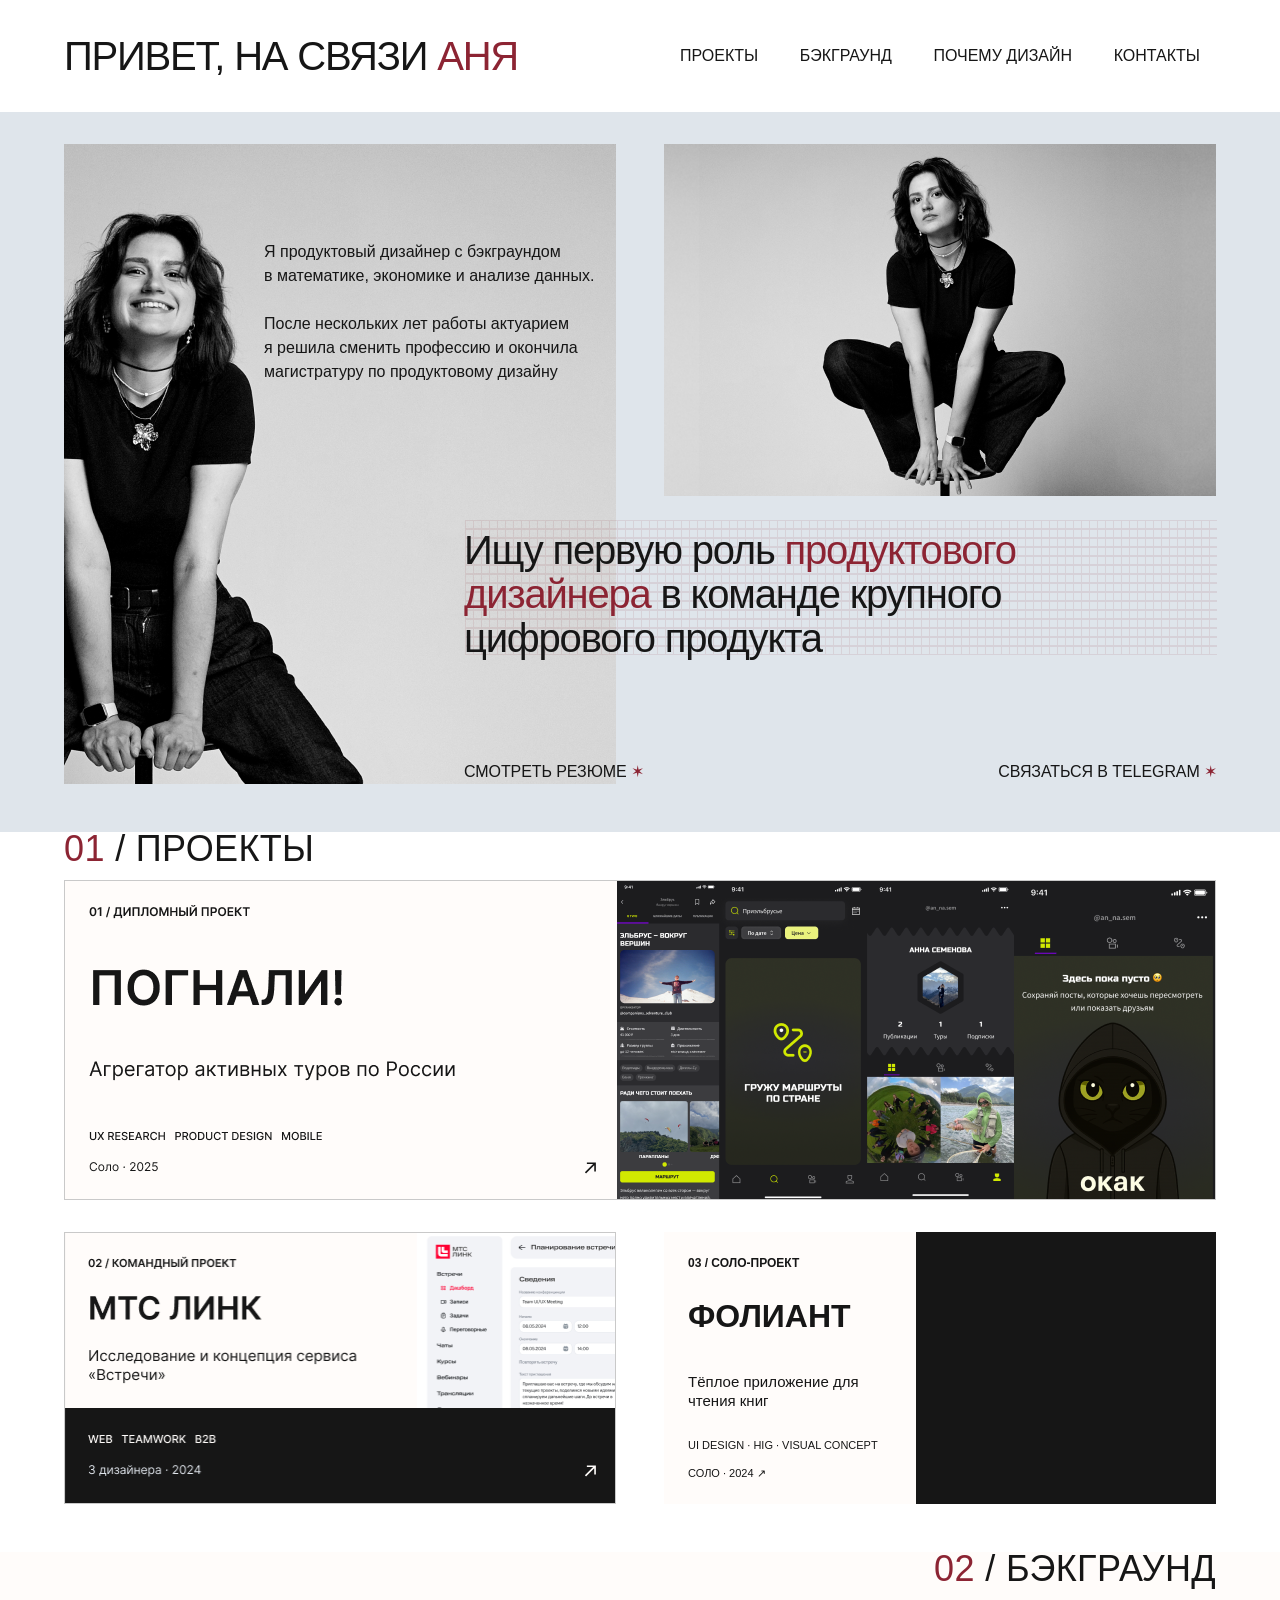
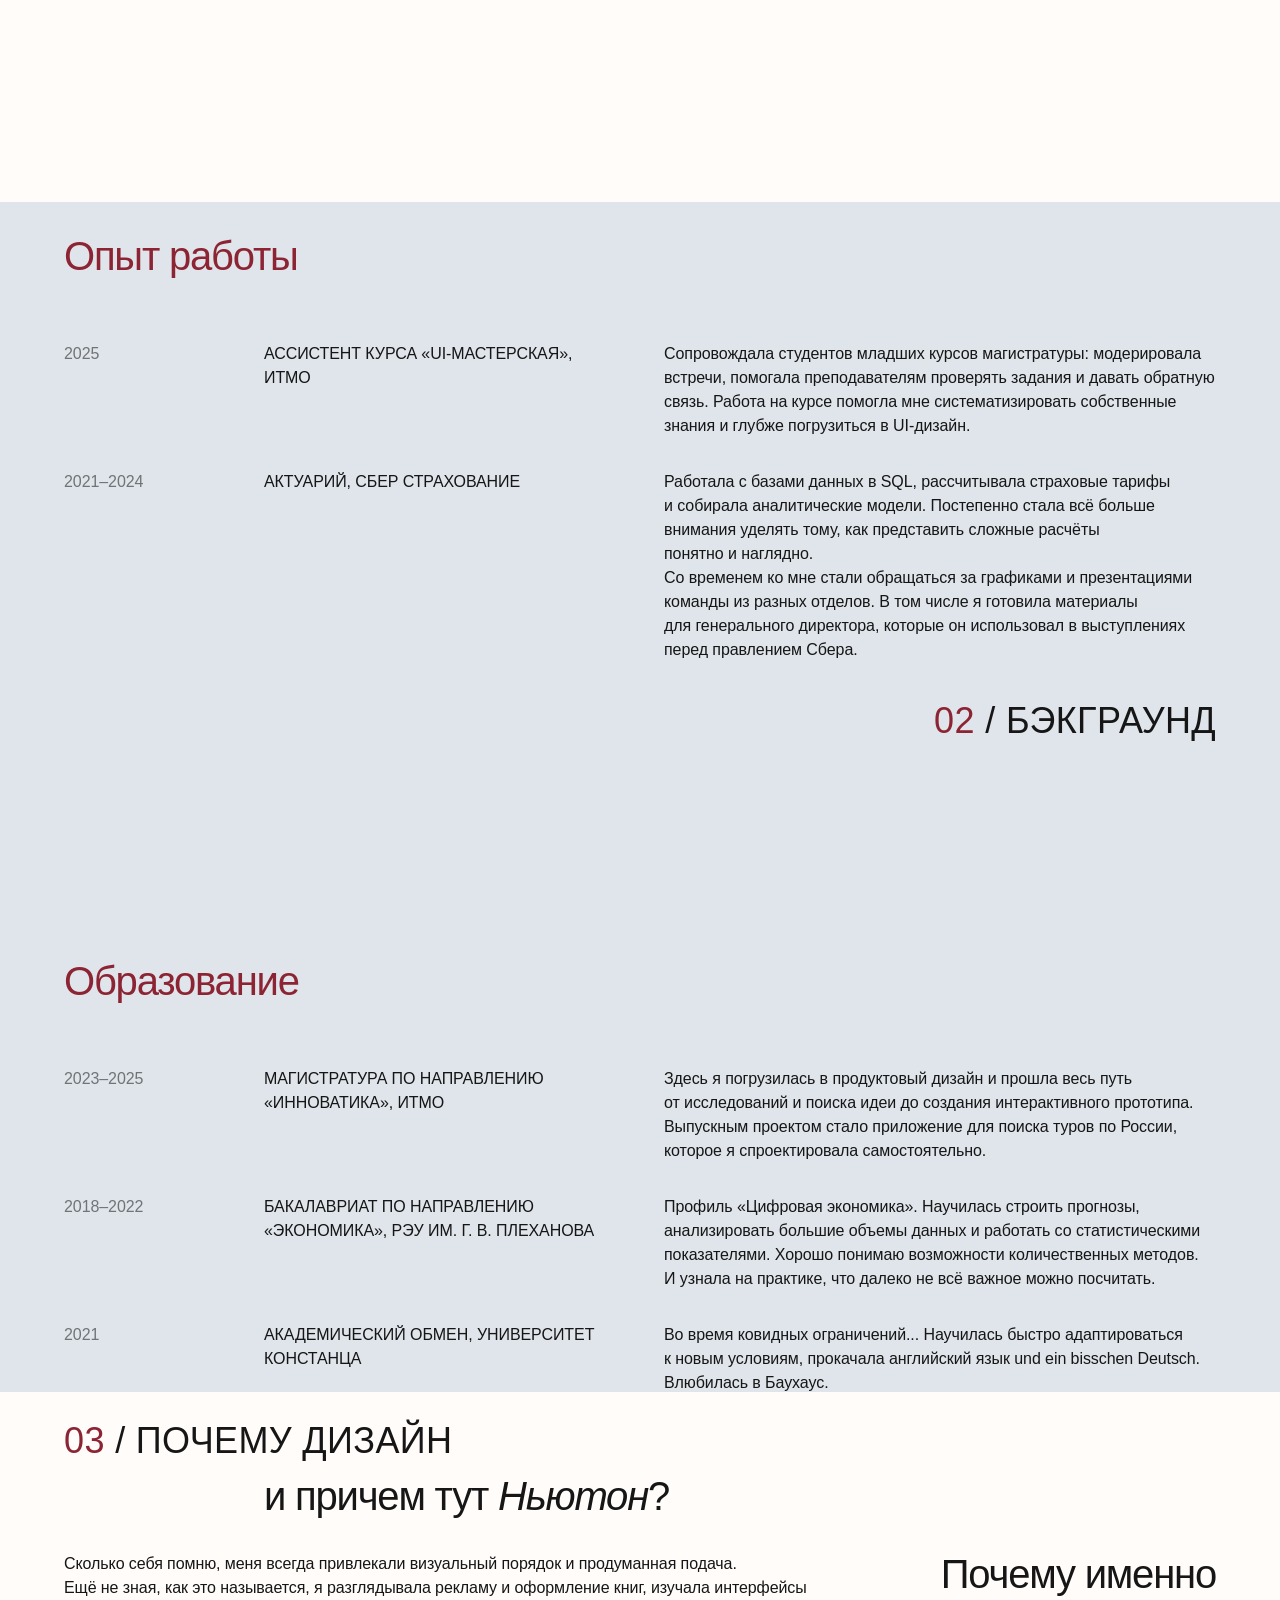
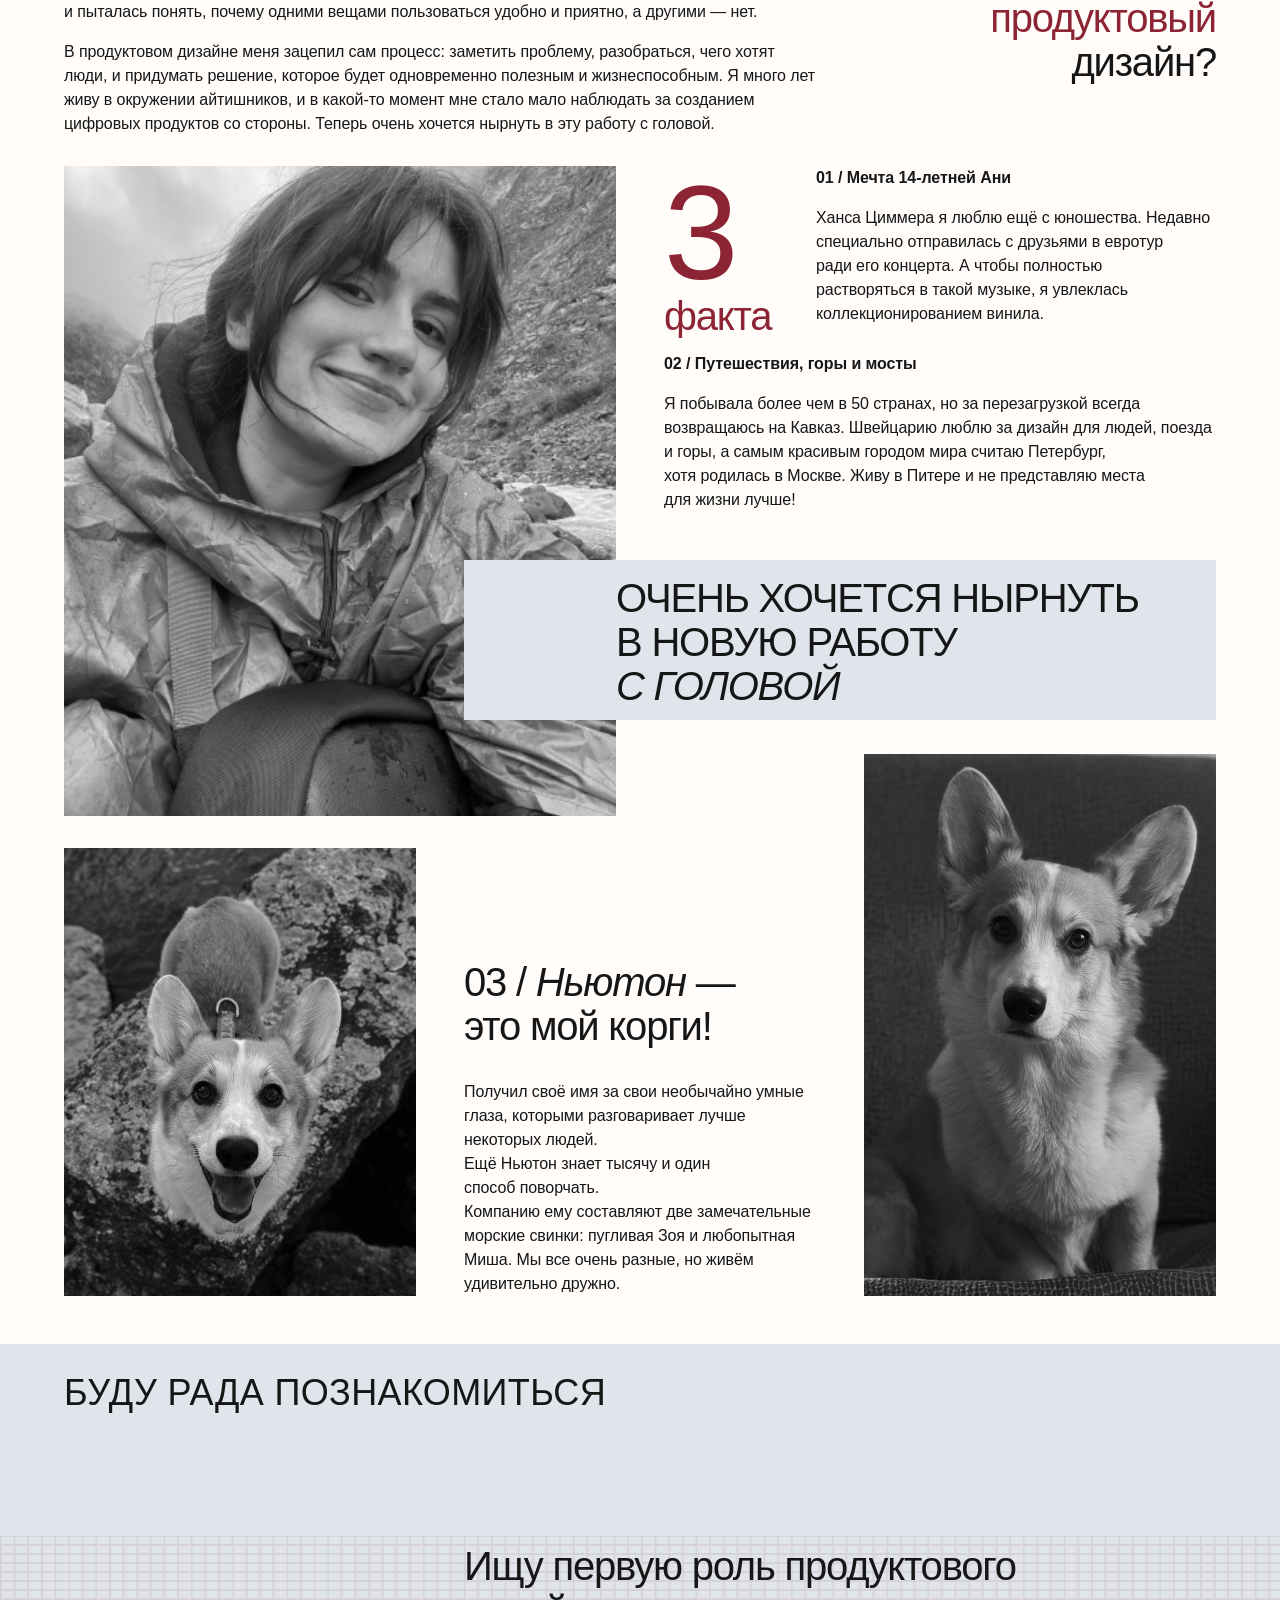
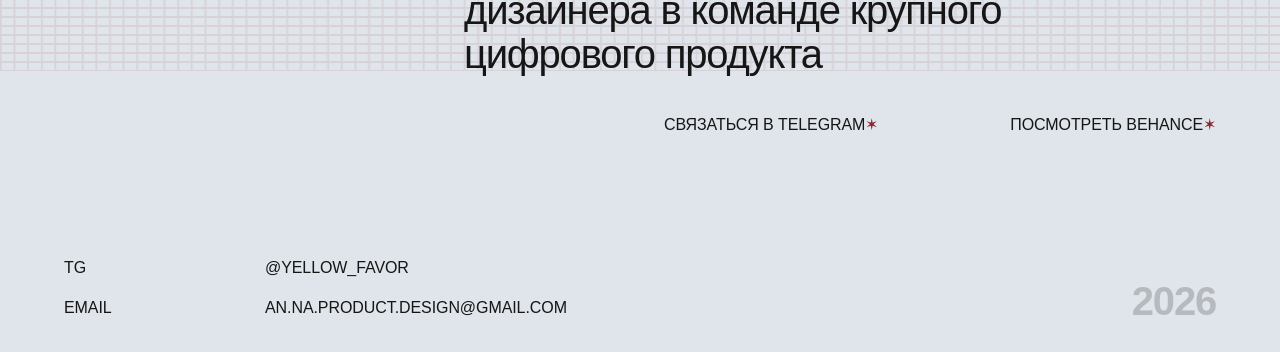
==== index.html @ 55bb1be2 "Add MTS Link project case" ====
<!DOCTYPE html>
<html lang="ru">

<head>
    <!-- Metadata (invisible to users) goes here -->
    <meta charset="UTF-8">
    <meta name="viewport" content="width=device-width, initial-scale=1.0">
    <title>Портфолио Анна Семенова</title>

    <link rel="stylesheet" href="styles.css?v=18" />


</head>

<body>

    <header>
        <h1><a class="home-link" href="#hero" aria-label="Вернуться в начало страницы">ПРИВЕТ, НА СВЯЗИ <span
                    class="text-accent">АНЯ</span></a></h1>

        <nav>
            <button class="menu-toggle" type="button" aria-expanded="false" aria-controls="primary-navigation">МЕНЮ</button>
            <ul id="primary-navigation">
                <li><a href="#projects" class="nav-link">Проекты</a></li>
                <li><a href="#background" class="nav-link">Бэкграунд</a></li>
                <li><a href="#reasons" class="nav-link">Почему дизайн</a></li>
                <li><a href="#contacts" class="nav-link">Контакты</a></li>
            </ul>
        </nav>
    </header>

    <!-- Main content of the website -->
    <main>

        <section id="hero" class="content-section hero-section">
            <div class="hero-poster">
                <div class="hero-poster-text">
                    <p>Я продуктовый дизайнер с бэкграундом<br />в математике, экономике и анализе данных.</p>
                    <p>После нескольких лет работы актуарием<br />я решила сменить профессию и окончила<br />магистратуру по продуктовому дизайну</p>
                </div>
            </div>
            <div class="hero-photo"></div>
            <div class="describe-section">
                <div class="describe-text-section">
                    <p class="describe-text describe-text-desktop">Ищу первую роль <span
                            class="text-accent">продуктового<br />дизайнера</span>
                        в команде крупного<br />цифрового продукта</p>
                    <p class="describe-text describe-text-mobile" aria-hidden="true">
                        <span>Ищу первую роль</span>
                        <span class="text-accent">продуктового дизайнера</span>
                        <span>в команде крупного</span>
                        <span>цифрового продукта</span>
                    </p>
                </div>
                <div class="links">
                    <div class="link-cv">
                        <p>Смотреть резюме <span class="text-accent">✶</span></p>
                    </div>
                    <div class="link-telegram">
                        <p>Связаться в telegram <span class="text-accent">✶</span></p>
                    </div>
                </div>
            </div>
        </section>

        <section id="projects" class="content-section projects-section">
            <div class="section-name">
                <h2><span class="text-accent">01</span> / ПРОЕКТЫ</h2>
            </div>
            <div class="projects-grid">
                <article class="wide project project-first">
                    <a class="project-case-link" href="case-pognali.html" aria-label="Открыть кейс «Погнали!»">
                        <img class="project-card-image" src="./images/project-pognali.png" alt="">
                        <div class="project-copy">
                            <p class="project-eyebrow">01 / ДИПЛОМНЫЙ ПРОЕКТ</p>
                            <h3>ПОГНАЛИ!</h3>
                            <p class="project-subtitle">Агрегатор активных туров по России</p>
                            <div class="project-meta"><span>UX RESEARCH · PRODUCT DESIGN · MOBILE</span><span>Соло · 2025 ↗</span></div>
                        </div>
                    </a>
                </article>
                <article class="project project-second">
                    <a class="project-case-link" href="case-mts-link.html" aria-label="Открыть кейс «МТС Линк»">
                        <img class="project-card-image" src="./images/project-mts-link.png" alt="">
                        <div class="project-copy">
                            <p class="project-eyebrow">02 / КОМАНДНЫЙ ПРОЕКТ</p><h3>МТС ЛИНК</h3>
                            <p class="project-subtitle">Концепция сервиса для бизнес-встреч</p>
                            <div class="project-meta"><span>UX RESEARCH · TEAMWORK · B2B</span><span>3 дизайнера · 2024 ↗</span></div>
                        </div>
                    </a>
                </article>
                <article class="project project-third"><div class="project-copy">
                    <p class="project-eyebrow">03 / СОЛО-ПРОЕКТ</p><h3>ФОЛИАНТ</h3>
                    <p class="project-subtitle">Тёплое приложение для чтения книг</p>
                    <div class="project-meta"><span>UI DESIGN · HIG · VISUAL CONCEPT</span><span>Соло · 2024 ↗</span></div>
                </div><iframe src="https://www.behance.net/embed/project/210963153?ilo0=1"
                        height="316" width="404" allowfullscreen lazyload frameborder="0" allow="clipboard-write"
                        refererPolicy="strict-origin-when-cross-origin"></iframe></article>
            </div>
        </section>

        <section id="background" class="content-section background-section">
            <div class="section-name">
                <h2><span class="text-accent">02</span> / бэкграунд</h2>
            </div>
            <div class="expirience">
                <h3 class="h1" style="color: var(--primary-color);">Опыт работы</h3>
                <div class="expirience-table">
                    <div class="expirience-row">
                        <div class="column-date-university">
                            <div class="column-date">
                                <p class="body-regular" style="color: rgba(22, 22, 22, 0.55);">2025</p>
                            </div>
                            <div class="column-university">
                                <p class="body-medium">Ассистент курса «UI-мастерская», ИТМО</p>
                            </div>
                        </div>
                        <div class="column-description">
                            <p class="body-regular">Сопровождала студентов младших курсов магистратуры: модерировала встречи,
                                помогала преподавателям проверять задания и давать обратную связь. Работа на курсе
                                помогла мне систематизировать собственные знания и глубже погрузиться в UI-дизайн.</p>
                        </div>
                    </div>
                    <div class="expirience-row">
                        <div class="column-date-university">
                            <div class="column-date">
                                <p class="body-regular" style="color: rgba(22, 22, 22, 0.55);">2021–2024</p>
                            </div>
                            <div class="column-university">
                                <p class="body-medium">Актуарий, Сбер Страхование</p>
                            </div>
                        </div>
                        <div class="column-description">
                            <div class="body-regular">
                                <p>Работала с базами данных в SQL, рассчитывала страховые тарифы и собирала аналитические
                                    модели. Постепенно стала всё больше внимания уделять тому, как представить сложные расчёты понятно и наглядно.</p>
                                <p>Со временем ко мне стали обращаться за графиками и презентациями команды из разных отделов. В том
                                    числе я готовила материалы для генерального директора, которые он использовал в выступлениях перед правлением Сбера.</p>
                            </div>
                        </div>
                    </div>
                </div>
            </div>
        </section>

        <section id="education" class="content-section background-section">
            <div class="section-name">
                <h2><span class="text-accent">02</span> / бэкграунд</h2>
            </div>
            <div class="expirience">
                <h3 class="h1" style="color: var(--primary-color);">Образование</h3>
                <div class="expirience-table">
                    <div class="expirience-row">
                        <div class="column-date-university">
                            <div class="column-date">
                                <p class="body-regular" style="color: rgba(22, 22, 22, 0.55);">2023–2025</p>
                            </div>
                            <div class="column-university">
                                <p class="body-medium">Магистратура по направлению «Инноватика», ИТМО</p>
                            </div>
                        </div>
                        <div class="column-description">
                            <p class="body-regular">Здесь я погрузилась в продуктовый дизайн и прошла весь путь от исследований и поиска идеи
                                до создания интерактивного прототипа. Выпускным проектом стало приложение для поиска
                                туров
                                по России, которое я спроектировала самостоятельно.</p>
                        </div>
                    </div>
                    <div class="expirience-row">
                        <div class="column-date-university">
                            <div class="column-date">
                                <p class="body-regular" style="color: rgba(22, 22, 22, 0.55);">2018–2022</p>
                            </div>
                            <div class="column-university">
                                <p class="body-medium">Бакалавриат по направлению «Экономика», РЭУ им. Г. В. Плеханова</p>
                            </div>
                        </div>
                        <div class="column-description">
                            <p class="body-regular">Профиль «Цифровая экономика». Научилась строить прогнозы, анализировать большие объемы
                                данных и работать со статистическими показателями. Хорошо понимаю возможности
                                количественных методов. И узнала на практике, что далеко не всё важное можно посчитать.
                            </p>
                        </div>
                    </div>
                    <div class="expirience-row">
                        <div class="column-date-university">
                            <div class="column-date">
                                <p class="body-regular" style="color: rgba(22, 22, 22, 0.55);">2021</p>
                            </div>
                            <div class="column-university">
                                <p class="body-medium">Академический обмен, Университет Констанца</p>
                            </div>
                        </div>
                        <div class="column-description">
                            <p class="body-regular">Во время ковидных ограничений... Научилась быстро адаптироваться к новым условиям,
                                прокачала английский язык und ein bisschen Deutsch. Влюбилась в Баухаус.</p>
                        </div>
                    </div>
                </div>
            </div>
        </section>

        <section id="reasons" class="content-section about-section about-first">
            <div class="about-heading">
                <h2><span class="text-accent">03</span> / ПОЧЕМУ ДИЗАЙН</h2>
                <p class="about-subheading">и причем тут <em>Ньютон</em>?</p>
            </div>

            <div class="about-intro">
                <div class="about-intro-copy body-regular">
                    <p>Сколько себя помню, меня всегда привлекали визуальный порядок и продуманная подача. Ещё не зная, как это называется, я разглядывала рекламу и оформление книг, изучала интерфейсы и пыталась понять, почему одними вещами пользоваться удобно и приятно, а другими — нет.</p>
                    <p>В продуктовом дизайне меня зацепил сам процесс: заметить проблему, разобраться, чего хотят люди, и придумать решение, которое будет одновременно полезным и жизнеспособным. Я много лет живу в окружении айтишников, и в какой-то момент мне стало мало наблюдать за созданием цифровых продуктов со стороны. Теперь очень хочется нырнуть в эту работу с головой.</p>
                </div>
                <p class="about-question">
                    <span>Почему именно</span>
                    <span class="text-accent">продуктовый</span>
                    <span>дизайн?</span>
                </p>
            </div>

            <div class="about-collage">
                <div class="about-mountain about-mountain-top" role="img" aria-label="Аня в горах"></div>
                <div class="dive-plaque-mobile" aria-hidden="true">
                    <p>ОЧЕНЬ ХОЧЕТСЯ</p>
                    <p>НЫРНУТЬ В РАБОТУ</p>
                    <p><em>С ГОЛОВОЙ</em></p>
                </div>
                <div class="about-facts">
                    <div class="facts-top">
                        <div class="facts-count"><strong>3</strong><span>факта</span></div>
                        <div class="fact body-regular">
                            <p class="fact-title"><span class="desktop-prefix">01 / </span>Мечта 14-летней Ани</p>
                            <p>Ханса Циммера я люблю ещё с юношества. Недавно специально отправилась с друзьями в евротур ради его концерта. А чтобы полностью растворяться в такой музыке, я увлеклась коллекционированием винила.</p>
                        </div>
                    </div>
                    <div class="fact body-regular">
                        <p class="fact-title"><span class="desktop-prefix">02 / </span>Путешествия, горы и мосты</p>
                        <p>Я побывала более чем в 50 странах, но за перезагрузкой всегда возвращаюсь на Кавказ. Швейцарию люблю за дизайн для людей, поезда и горы, а самым красивым городом мира считаю Петербург, хотя родилась в Москве. Живу в Питере и не представляю места для жизни лучше!</p>
                    </div>
                </div>
            </div>
        </section>

        <section class="content-section about-section about-second">
            <div class="about-mountain about-mountain-bottom" role="img" aria-label="Аня в горах"></div>
            <div class="dive-plaque">
                <p>ОЧЕНЬ ХОЧЕТСЯ НЫРНУТЬ</p>
                <p>В НОВУЮ РАБОТУ</p>
                <p><em>С ГОЛОВОЙ</em></p>
            </div>
            <div class="newton-story">
                <img src="./images/newton-overhead.png" alt="Ньютон среди камней" class="newton-photo newton-overhead">
                <div class="newton-copy">
                    <p class="newton-title"><span class="desktop-prefix">03 / </span><em>Ньютон</em> — это мой корги!</p>
                    <div class="body-regular">
                        <p>Получил своё имя за свои необычайно умные глаза, которыми разговаривает лучше некоторых людей.</p>
                        <p>Ещё Ньютон знает тысячу и один способ поворчать.</p>
                        <p>Компанию ему составляют две замечательные морские свинки: пугливая Зоя и любопытная Миша. Мы все очень разные, но живём удивительно дружно.</p>
                    </div>
                </div>
                <img src="./images/newton-portrait.png" alt="Портрет корги Ньютона" class="newton-photo newton-portrait">
            </div>
        </section>

        <section id="contacts" class="contacts-section">
            <div class="contacts-panel">
                <h2 class="contacts-heading">БУДУ РАДА ПОЗНАКОМИТЬСЯ</h2>

                <div class="contacts-goal">
                    <div class="contacts-goal-text">
                        <p class="contacts-goal-desktop">Ищу первую роль продуктового<br>дизайнера в команде крупного<br>цифрового продукта</p>
                        <p class="contacts-goal-mobile" aria-hidden="true">
                            <span>Ищу первую роль</span>
                            <span>продуктового дизайнера</span>
                            <span>в команде крупного</span>
                            <span>цифрового продукта</span>
                        </p>
                    </div>
                    <div class="contacts-actions">
                        <a href="https://t.me/yellow_favor">СВЯЗАТЬСЯ В TELEGRAM <span class="text-accent">✶</span></a>
                        <a href="#projects">ПОСМОТРЕТЬ BEHANCE <span class="text-accent">✶</span></a>
                    </div>
                </div>

                <div class="contacts-footer">
                    <dl class="contacts-list">
                        <dt>TG</dt>
                        <dd><a href="https://t.me/yellow_favor">@YELLOW_FAVOR</a></dd>
                        <dt>EMAIL</dt>
                        <dd><a href="mailto:an.na.product.design@gmail.com">AN.NA.PRODUCT.DESIGN@GMAIL.COM</a></dd>
                    </dl>
                    <p class="contacts-year">2026</p>
                </div>
            </div>
        </section>
    </main>
    <script>
        const menuToggle = document.querySelector('.menu-toggle');
        const navigation = document.querySelector('nav');

        menuToggle?.addEventListener('click', () => {
            const isOpen = navigation.classList.toggle('is-open');
            menuToggle.setAttribute('aria-expanded', String(isOpen));
            menuToggle.textContent = isOpen ? 'ЗАКРЫТЬ' : 'МЕНЮ';
        });

        navigation?.querySelectorAll('a').forEach((link) => link.addEventListener('click', () => {
            navigation.classList.remove('is-open');
            menuToggle?.setAttribute('aria-expanded', 'false');
            if (menuToggle) menuToggle.textContent = 'МЕНЮ';
        }));
    </script>
</body>

</html>
---- styles.css ----
*,
*::before,
*::after {
    box-sizing: border-box;
}

/* 1. Define global variables inside :root */
:root {
    /* Color tokens */
    --primary-color: #8C2433;
    --secondary-color: #DFE5EB;
    --tertiary-color: #161616;
    --surface-color: #FFFCFA;

    /* Typography tokens */
    --base-font-size: 16px;
    --main-font: 'Helvetica Neue', -apple-system, BlinkMacSystemFont,
        'Segoe UI', Roboto, 'Helvetica Neue', Arial, sans-serif, 'Apple Color Emoji',
        'Segoe UI Emoji', 'Segoe UI Symbol';

    /* Responsive desktop layout tokens (1024–1920px) */
    --page-gutter: clamp(32px, 5vw, 64px);
    --canvas-width: min(100vw, 1280px);
    --content-max-width: 1440px;
    --content-inline: max(var(--page-gutter), calc((100vw - var(--content-max-width)) / 2));
    --grid-gap: clamp(24px, 3.75vw, 48px);
    --half-column: calc((var(--canvas-width) - 2 * var(--page-gutter) - var(--grid-gap)) / 2);
    --hero-goal-width: min(753px, 58.83vw);

    /* Figma uses a 1152px content grid inside the 1280px desktop canvas. */
    --fixed-layout-max-width: 1152px;
    --fixed-layout-inline: max(var(--page-gutter), calc((100vw - var(--fixed-layout-max-width)) / 2));
    --hero-media-width: min(552px, var(--half-column), calc((100vh - var(--header-height) - var(--section-padding-top) - var(--section-padding-bottom)) * 0.8625));

    /* Vertical rhythm tokens */
    --section-padding-top: 32px;
    --section-padding-bottom: 48px;
    --header-height: clamp(88px, 8.75vw, 112px);

    /* Reset tokens */
    --base-padding: 0;
    --base-margin: 0;
}

/* h1 - 40px h2 - 36px body - 16px */


/* 2. Use them anywhere in your stylesheet */
html {
    height: 100%;
    scroll-behavior: smooth;
}

@media (prefers-reduced-motion: reduce) {
    html {
        scroll-behavior: auto;
    }
}

body {
    margin: 0;
    min-height: 100%;
    padding: var(--base-padding);
    margin: var(--base-margin);
    font-family: var(--main-font);
    font-size: var(--base-font-size);
    color: var(--tertiary-color);
    background-color: #fff;
}

header,
main {
    width: min(100%, 1280px);
    margin-inline: auto;
}

/* Russian body copy may hyphenate, while headings keep whole words. */
p {
    overflow-wrap: normal;
    word-break: normal;
}

.body-regular,
.hero-poster-text {
    hyphens: auto;
    text-wrap: pretty;
}

h1,
h2,
h3,
.h1,
.h2,
.nav-link,
.about-question,
.dive-plaque,
.newton-title,
.contacts-goal-text,
.contacts-actions {
    hyphens: none;
    text-wrap: balance;
}

h1 {
    color: var(--tertiary-color);

    /* Headline/H1  */
    font-family: var(--main-font);
    font-size: 2.5rem;
    font-style: normal;
    font-weight: 500;
    line-height: 44px;
    /* 110% */
    letter-spacing: -1.2px;
}

.h1 {
    color: var(--tertiary-color);

    /* Headline/H1  */
    font-family: var(--main-font);
    font-size: 2.5rem;
    font-style: normal;
    font-weight: 500;
    line-height: 44px;
    /* 110% */
    letter-spacing: -1.2px;
}

h2 {
    /* Headline/H2 */
    font-family: var(--main-font);
    font-size: 2.25rem;
    font-style: normal;
    font-weight: 500;
    line-height: 95%;
    /* 34.2px */
    letter-spacing: 0.36px;
    text-transform: uppercase;
    text-box-trim: trim-both;
    text-box-edge: cap alphabetic;
}

.h2 {
    /* Headline/H2 */
    font-family: var(--main-font);
    font-size: 2.25rem;
    font-style: normal;
    font-weight: 500;
    line-height: 95%;
    /* 34.2px */
    letter-spacing: 0.36px;
    text-transform: uppercase;
    text-box-trim: trim-both;
    text-box-edge: cap alphabetic;
}

p {
    display: block;
    margin-block-start: 0;
    margin-block-end: 0;
    margin-inline-start: 0px;
    margin-inline-end: 0px;
    unicode-bidi: isolate;
}

.body-regular {
    color: var(--tertiary-color);

    /* Body/Regular */
    font-family: var(--main-font);
    font-size: var(--base-font-size);
    font-style: normal;
    font-weight: 400;
    line-height: 24px;
    /* 150% */
    letter-spacing: -0.08px;
}

.body-medium {
    color: var(--tertiary-color);

    /* Body/Medium */
    font-family: var(--main-font);
    font-size: var(--base-font-size);
    font-style: normal;
    font-weight: 400;
    line-height: 24px; /* 150% */
    letter-spacing: -0.08px;
    text-transform: uppercase;
}

button {
    font: inherit;
    color: inherit;
    background: none;
    border: 0;
    padding: var(--base-padding);
}

.menu-toggle { display: none; }

header {
    position: sticky;
    top: 0;
    z-index: 100;
    display: flex;
    justify-content: space-between;
    height: var(--header-height);
    align-items: center;
    padding-inline: var(--content-inline);
    background-color: #fff;
}

header h1 {
    flex-shrink: 0;
    font-size: clamp(1.875rem, 3.125vw, 2.5rem);
}

.home-link {
    color: inherit;
    text-decoration: none;
}

.home-link:focus-visible {
    outline: 2px solid var(--primary-color);
    outline-offset: 4px;
}

nav ul {
    display: flex;
    justify-content: space-between;
    gap: clamp(8px, 1.25vw, 16px);
    list-style: none;
    margin: 0;
    padding: 0;
    width: var(--half-column);
}

.nav-link {
    font-size: clamp(0.75rem, 1.25vw, 1rem);
    white-space: nowrap;
    text-transform: uppercase;
    text-decoration: none;
    color: var(--tertiary-color);
    padding: clamp(10px, 1.25vw, 16px);
}

.nav-link:hover {
    text-transform: uppercase;
    text-decoration: none;
    color: var(--primary-color);
    background-color: var(--secondary-color);
    border-radius: 4px;
}

.nav-link:focus {
    text-transform: uppercase;
    text-decoration: none;
    color: var(--primary-color);
    background-color: var(--secondary-color);
    border-radius: 4px;
    outline: none;
}

.text-accent {
    color: var(--primary-color);
}

.content-section {
    height: 100vh;
    scroll-margin-top: var(--header-height);
    padding: var(--section-padding-top) var(--content-inline) var(--section-padding-bottom);
}

.content-section:first-of-type {
    /* flex-grow заставит первую секцию занять строго оставшееся пространство первого экрана */
    height: calc(100vh - var(--header-height));
}

.section-name {
    height: 62px;
    display: flex;
    justify-content: end;
}

.section-name h2 {
    margin: 0;
    width: 557px;
    text-align: right;
}

.section-name.start {
    justify-content: start;
}

/*---- первый section ----*/

.hero-section {
    position: relative;
    display: flex;
    padding: var(--section-padding-top) var(--fixed-layout-inline) var(--section-padding-bottom);
    justify-content: space-between;
    align-items: flex-start;
    flex: 1 0 0;
    align-self: stretch;
    background-color: var(--secondary-color);
}

.hero-poster {
    position: relative;
    width: var(--hero-media-width);
    max-height: calc(100vh - var(--header-height) - var(--section-padding-top) - var(--section-padding-bottom));
    aspect-ratio: 552 / 640;
    flex-shrink: 0;
    background: lightgray url("./images/hero-poster.png") center / 100% 100% no-repeat;
}

.hero-poster-text {
    position: absolute;
    top: 15%;
    left: 36.23%;
    right: 0;
    display: flex;
    flex-direction: column;
    gap: clamp(19px, 1.875vw, 24px);
    font-size: clamp(0.8rem, 1.25vw, 1rem);
    line-height: 1.5;
}

@media (max-width: 1100px) {
    .hero-poster-text {
        left: 45%;
        font-size: 0.75rem;
        line-height: 1.4;
    }
}

.hero-photo {
    width: var(--hero-media-width);
    aspect-ratio: 552 / 352;

    background: lightgray url("./images/hero-photo.png") center / 100% 100% no-repeat;
}

.describe-section {
    display: flex;
    width: var(--hero-goal-width);
    height: 256px;
    flex-direction: column;
    justify-content: space-between;
    align-items: flex-start;

    position: absolute;
    right: var(--fixed-layout-inline);
    bottom: var(--section-padding-bottom);
}

@media (min-width: 1101px) {
    .describe-section {
        top: calc(var(--section-padding-top) + var(--hero-media-width) * 0.637681 + 32px);
        bottom: var(--section-padding-bottom);
        height: auto;
    }
}

.describe-text-section {
    position: relative;
    z-index: 0;
    display: flex;
    align-items: flex-start;
    align-self: stretch;
}

.describe-text-section::before {
    content: "";
    position: absolute;
    z-index: -1;
    top: -8px;
    left: 1px;
    width: 752px;
    height: 135px;
    background: url("./images/hero-grid.svg") center / 100% 100% no-repeat;
}

.describe-text {
    font-size: clamp(2rem, 3.125vw, 2.5rem);
    /* Display */
    font-style: normal;
    font-weight: 500;
    line-height: clamp(36px, 3.44vw, 44px);
    /* 110% */
    letter-spacing: -1.2px;
}

.describe-text-mobile,
.contacts-goal-mobile {
    display: none;
}

.links {
    width: 100%;
    height: 44px;
    flex-shrink: 0;
}

.link-cv {
    display: inline-flex;
    min-height: 44px;
    align-items: flex-end;

    position: absolute;

    /* Action */
    font-weight: 500;
    line-height: 24px;
    /* 150% */
    letter-spacing: -0.08px;
    text-transform: uppercase;
}

.link-telegram {
    display: inline-flex;
    min-height: 44px;
    align-items: flex-end;

    position: absolute;
    right: 0;

    /* Action */
    font-weight: 500;
    line-height: 24px;
    /* 150% */
    letter-spacing: -0.08px;
    text-transform: uppercase;
}

/*---- второй section ----*/

.projects-section {
    height: calc(100vh - var(--header-height));
    display: flex;
    flex-direction: column;
}

.projects-grid {
    flex: 1;
    min-height: 0;

    display: grid;
    grid-template-columns: repeat(2, minmax(0, 1fr));
    grid-template-rows: repeat(2, minmax(0, 1fr));
    gap: 2rem;
}

.wide {
    grid-column: 1 / -1;
}

.project {
    position: relative;
    display: flex;
    min-width: 0;
    min-height: 0;
    overflow: hidden;
}

.project-copy {
    position: relative;
    z-index: 2;
    display: flex;
    flex-direction: column;
    width: 50%;
    height: 100%;
    padding: 24px;
    background: var(--surface-color);
}

.project-case-link {
    display: block;
    width: 100%;
    height: 100%;
    color: inherit;
    text-decoration: none;
}

.project-card-image {
    display: block;
    width: 100%;
    height: 100%;
    object-fit: fill;
}

.project-case-link .project-copy { display: none; }

.project-copy h3 { margin: auto 0 0; font-size: 2rem; line-height: 1; }
.project-eyebrow { font-size: 0.75rem; font-weight: 600; }
.project-subtitle { margin-top: 40px; font-size: 0.9375rem; line-height: 19px; }
.project-meta { display: flex; margin-top: auto; flex-direction: column; gap: 16px; font-size: 0.6875rem; text-transform: uppercase; }
.project-preview { flex: 1; background: var(--primary-color); }
.project iframe { flex: 1; }

.project iframe {
    width: 100%;
    height: 100%;
    border: 0;
}

.project.project-first {
    background-color: var(--surface-color);
}

.project-first .project-copy { width: 49%; }
.project-first .project-copy h3 { font-size: 3rem; }
.project-first .project-preview { background: var(--primary-color); }

.project.project-second {
    background-color: var(--secondary-color);
}

.project.project-third {
    background-color: var(--tertiary-color);
}

/*---- третий section ----*/

.background-section {
    height: calc(100vh - var(--header-height));
    display: flex;
    flex-direction: column;
    padding-inline: var(--fixed-layout-inline);
    background-color: #fffcfa;
}

.expirience {
    display: flex;
    flex-direction: column;
    align-items: flex-start;
    align-self: stretch;
    margin-top: auto;
    padding-top: 32px;
}

.expirience h3 {
    margin: 0;
}

.expirience-table {
    display: flex;
    padding-top: 64px;
    flex-direction: column;
    align-items: flex-start;
    gap: 32px;
    align-self: stretch;
}

.expirience-table .expirience-row {
    display: flex;
    align-items: flex-start;
    gap: 48px;
    align-self: stretch;
}

.expirience-table .expirience-row .column-date-university {
    display: flex;
    align-items: flex-start;
    gap: 48px;
    flex: 1 0 0;
}

.expirience-table .expirience-row .column-date-university .column-date {
    display: flex;
    width: 152px;
    align-items: center;
    gap: 10px;
}

.expirience-table .expirience-row .column-date-university .column-university {
    display: flex;
    justify-content: flex-start;
    align-items: center;
    gap: 10px;
    flex: 1 0 0;
}

.expirience-table .expirience-row .column-description {
    display: flex;
    justify-content: center;
    align-items: center;
    gap: 10px;
    flex: 1 0 0;
}

/*---- почему дизайн ----*/

.about-section {
    height: auto;
    padding-inline: var(--fixed-layout-inline);
    background-color: #fffcfa;
}

.about-first {
    display: flex;
    flex-direction: column;
    min-height: 720px;
    padding-bottom: 0;
}

.about-heading {
    height: 96px;
    flex-shrink: 0;
}

.about-heading h2 {
    margin: 0 0 16px;
}

.about-subheading {
    padding-left: 200px;
    font-size: 2.5rem;
    font-weight: 500;
    line-height: 44px;
    letter-spacing: -1.2px;
}

.about-subheading em,
.dive-plaque em,
.newton-title em {
    font-weight: inherit;
}

.about-intro {
    display: grid;
    grid-template-columns: minmax(0, 752px) minmax(0, 352px);
    justify-content: end;
    gap: 48px;
    padding: 32px 0;
}

.about-intro-copy {
    display: flex;
    flex-direction: column;
    gap: 16px;
}

.about-intro-copy > p,
.fact > p,
.newton-title,
.newton-copy .body-regular {
    text-box-trim: trim-both;
    text-box-edge: cap alphabetic;
}

.about-question {
    font-size: 2.5rem;
    font-weight: 500;
    line-height: 44px;
    letter-spacing: -1.2px;
    text-align: right;
}

.about-question span {
    display: block;
}

.about-collage {
    display: grid;
    grid-template-columns: repeat(2, minmax(0, 1fr));
    gap: var(--grid-gap);
    height: clamp(274px, 27.03vw, 346px);
    flex: 0 0 clamp(274px, 27.03vw, 346px);
    margin-top: auto;
}

.about-mountain {
    background-image: url("./images/about-mountain.png");
    background-repeat: no-repeat;
    background-size: 100% auto;
    filter: grayscale(1);
}

.about-mountain-top {
    background-position: center calc(-1 * clamp(34px, 3.36vw, 43px));
}

.dive-plaque-mobile {
    display: none;
}

.about-facts {
    display: flex;
    flex-direction: column;
    justify-content: space-between;
    min-width: 0;
}

.facts-top {
    display: grid;
    grid-template-columns: clamp(100px, 11.875vw, 152px) minmax(0, 1fr);
}

.facts-count {
    display: flex;
    flex-direction: column;
    color: var(--primary-color);
    font-size: clamp(2rem, 3.125vw, 2.5rem);
    font-weight: 500;
    line-height: clamp(36px, 3.44vw, 44px);
    letter-spacing: -1.2px;
}

.facts-count strong {
    height: clamp(102px, 10vw, 128px);
    font-size: clamp(6.7rem, 10.45vw, 8.36rem);
    font-weight: 500;
    line-height: 1;
    letter-spacing: -4px;
}

.fact {
    display: flex;
    flex-direction: column;
    gap: clamp(8px, 1.25vw, 16px);
}

@media (max-width: 1100px) {
    .about-facts .body-regular {
        font-size: 0.8125rem;
        line-height: 18px;
    }
}

.fact-title {
    font-weight: 700;
}

.about-second {
    position: relative;
    height: 832px;
    min-height: 832px;
    padding-top: 0;
    display: flex;
    flex-direction: column;
}

.about-mountain-bottom {
    width: calc((100% - var(--grid-gap)) / 2);
    height: clamp(241px, 23.75vw, 304px);
    flex-shrink: 0;
    background-position: center calc(-1 * clamp(308px, 30.39vw, 389px));
}

.dive-plaque {
    position: absolute;
    top: clamp(38px, 3.75vw, 48px);
    right: var(--fixed-layout-inline);
    z-index: 1;
    width: min(752px, 58.75vw);
    height: clamp(128px, 12.5vw, 160px);
    padding: clamp(12px, 1.25vw, 16px) 0 clamp(12px, 1.25vw, 16px) clamp(96px, 11.875vw, 152px);
    overflow: hidden;
    background-color: var(--secondary-color);
    font-size: clamp(2rem, 3.125vw, 2.5rem);
    font-weight: 500;
    line-height: clamp(35px, 3.44vw, 44px);
    letter-spacing: -1.2px;
}

.newton-story {
    display: grid;
    grid-template-columns: repeat(3, minmax(0, 1fr));
    grid-template-rows: minmax(0, 1fr);
    column-gap: var(--grid-gap);
    align-items: end;
    height: clamp(384px, 37.5vw, 480px);
    flex: 0 0 clamp(384px, 37.5vw, 480px);
    min-height: 0;
    padding-top: 32px;
}

.newton-photo {
    display: block;
    width: 100%;
    height: auto;
}

.newton-overhead {
    aspect-ratio: 352 / 448;
}

.newton-portrait {
    aspect-ratio: 352 / 542;
}

.newton-copy {
    display: flex;
    height: 100%;
    min-width: 0;
    padding-top: clamp(28px, 3.44vw, 44px);
    flex-direction: column;
    justify-content: flex-end;
    gap: clamp(24px, 2.5vw, 32px);
}

.newton-title {
    font-size: clamp(2rem, 3.125vw, 2.5rem);
    font-weight: 500;
    line-height: clamp(36px, 3.44vw, 44px);
    letter-spacing: -1.2px;
}

.newton-copy .body-regular {
    font-size: clamp(0.875rem, 1.25vw, 1rem);
    line-height: clamp(20px, 1.875vw, 24px);
}

/*---- контакты ----*/

.contacts-section {
    height: 608px;
    min-height: 608px;
    scroll-margin-top: var(--header-height);
    background-color: #fffcfa;
}

.contacts-panel {
    position: relative;
    display: flex;
    height: 608px;
    padding: 32px 64px;
    flex-direction: column;
    justify-content: space-between;
    overflow: hidden;
    background-color: var(--secondary-color);
}

.contacts-heading {
    width: 557px;
    height: 48px;
    margin: 0;
}

.contacts-goal {
    position: relative;
    z-index: 0;
    display: flex;
    width: 100%;
    height: 193px;
    flex-direction: column;
    align-items: flex-end;
    gap: 32px;
}

.contacts-goal::before {
    content: "";
    position: absolute;
    z-index: -1;
    top: -8px;
    left: -64px;
    width: 1280px;
    height: 135px;
    background: url("./images/contacts-grid.png") center / 100% 100% no-repeat;
}

.contacts-goal-text {
    width: 752px;
    height: 117px;
    font-size: 2.5rem;
    font-weight: 500;
    line-height: 44px;
    letter-spacing: -1.2px;
    text-box-trim: trim-both;
    text-box-edge: cap alphabetic;
}

.contacts-actions {
    display: flex;
    width: 552px;
    height: 44px;
    align-items: flex-end;
    justify-content: space-between;
}

.contacts-actions a,
.contacts-list a {
    color: var(--tertiary-color);
    text-decoration: none;
}

.contacts-actions a {
    min-height: 44px;
    display: flex;
    align-items: flex-end;
    font-size: 1rem;
    font-weight: 500;
    line-height: 24px;
    letter-spacing: -0.08px;
    text-transform: uppercase;
}

.contacts-footer {
    display: flex;
    height: 64px;
    align-items: flex-end;
    justify-content: space-between;
}

.contacts-list {
    display: grid;
    grid-template-columns: 47px 294px;
    column-gap: 154px;
    row-gap: 16px;
    width: 495px;
    margin: 0;
    font-size: 1rem;
    line-height: 24px;
    letter-spacing: -0.08px;
    text-transform: uppercase;
}

.contacts-list dt,
.contacts-list dd {
    margin: 0;
    text-box-trim: trim-both;
    text-box-edge: cap alphabetic;
}

.contacts-year {
    opacity: 0.2;
    font-size: 2.5rem;
    font-weight: 700;
    line-height: 0.95;
    letter-spacing: -1.2px;
    text-transform: uppercase;
    text-box-trim: trim-both;
    text-box-edge: cap alphabetic;
}

/*
 * Desktop master layout
 * The Figma source is a 1280 × 832 canvas. At wider viewport sizes the
 * composition stays at 1280px and the browser shows empty side margins.
 */
@media (min-width: 1280px) {
    :root {
        --page-gutter: 64px;
        --content-inline: 64px;
        --fixed-layout-inline: 64px;
        --grid-gap: 48px;
        --half-column: 552px;
        --hero-goal-width: 753px;
        --hero-media-width: 552px;
        --header-height: 112px;
    }

    header {
        height: 112px;
        padding-inline: 64px;
    }

    header h1 {
        width: 552px;
        font-size: 2.5rem;
    }

    nav ul {
        width: 552px;
        gap: 0;
    }

    .nav-link {
        padding: 16px;
        font-size: 1rem;
    }

    .content-section,
    .content-section:first-of-type,
    .projects-section,
    .background-section {
        height: 720px;
    }

    /* Hero: 64 / 552 / 48 / 552 / 64 */
    .hero-section {
        padding: 32px 64px 48px;
    }

    .hero-poster {
        width: 552px;
        height: 640px;
        max-height: none;
    }

    .hero-poster-text {
        top: 96px;
        left: 200px;
        gap: 24px;
        font-size: 1rem;
        line-height: 24px;
    }

    .hero-photo {
        width: 552px;
        height: 352px;
    }

    .describe-section {
        top: auto;
        right: 63px;
        bottom: 48px;
        width: 753px;
        height: 256px;
    }

    .describe-text {
        font-size: 2.5rem;
        line-height: 44px;
    }

    /* Projects: 48px heading + 624px project grid + 48px footer space. */
    .projects-section {
        padding: 0 64px 48px;
    }

    .projects-section .section-name {
        width: 1152px;
        height: 48px;
        justify-content: flex-start;
        padding: 0;
    }

    .projects-section .section-name h2 {
        text-align: left;
    }

    .projects-grid {
        flex: 0 0 624px;
        width: 1152px;
        height: 624px;
        grid-template-columns: 552px 552px;
        grid-template-rows: 320px 272px;
        gap: 32px 48px;
    }

    /* Background screens use the same exact 1152px table grid. */
    #background {
        padding: 0;
        background-color: var(--surface-color);
    }

    #background .section-name {
        height: 64px;
        padding-inline: 64px;
    }

    #background .expirience {
        height: 470px;
        margin-top: auto;
        padding: 32px 64px 48px;
        background-color: var(--secondary-color);
    }

    #education {
        padding: 32px 64px 48px;
        background-color: var(--secondary-color);
    }

    #education .section-name {
        width: 1152px;
        height: 64px;
    }

    #education .expirience {
        height: 385px;
        margin-top: auto;
        padding: 0;
    }

    .expirience-table {
        width: 1152px;
        padding-top: 64px;
        gap: 32px;
    }

    .expirience-table .expirience-row {
        width: 1152px;
        gap: 48px;
    }

    .expirience-table .expirience-row .column-date-university,
    .expirience-table .expirience-row .column-description {
        flex: 0 0 552px;
    }

    /* About: two Figma frames, 720px then 832px. */
    .about-first {
        height: 720px;
        min-height: 720px;
        padding: 32px 64px 0;
    }

    .about-intro {
        width: 1152px;
        height: 246px;
        grid-template-columns: 752px 352px;
        gap: 48px;
        padding: 32px 0;
    }

    .about-collage {
        width: 1152px;
        height: 346px;
        flex-basis: 346px;
        grid-template-columns: 552px 552px;
        gap: 48px;
    }

    .about-mountain-top {
        background-position: center -43px;
    }

    .facts-top {
        grid-template-columns: 152px 400px;
    }

    .facts-count {
        font-size: 2.5rem;
        line-height: 44px;
    }

    .facts-count strong {
        height: 128px;
        font-size: 8.36rem;
    }

    .fact {
        gap: 16px;
    }

    .about-second {
        height: 832px;
        min-height: 832px;
        padding: 0 64px 48px;
    }

    .about-mountain-bottom {
        width: 552px;
        height: 304px;
        background-position: center -389px;
    }

    .dive-plaque {
        top: 48px;
        right: 64px;
        width: 752px;
        height: 160px;
        padding: 16px 0 16px 152px;
        font-size: 2.5rem;
        line-height: 44px;
    }

    .newton-story {
        width: 1152px;
        height: 480px;
        flex-basis: 480px;
        grid-template-columns: 352px 352px 352px;
        gap: 48px;
        padding-top: 32px;
    }

    .newton-copy {
        padding-top: 44px;
        gap: 32px;
    }

    .newton-title {
        font-size: 2.5rem;
        line-height: 44px;
    }

    .newton-copy .body-regular {
        font-size: 1rem;
        line-height: 24px;
    }

    /* Contacts are the 608px Figma panel under the sticky navigation. */
    .contacts-section,
    .contacts-panel {
        width: 1280px;
        height: 608px;
        min-height: 608px;
    }
}

/*
 * Mobile layout
 * Figma source: 390px canvas, 24px gutters, 342px content column.
 */
@media (max-width: 767px) {
    :root {
        --mobile-gutter: 24px;
        --mobile-content: calc(100vw - 2 * var(--mobile-gutter));
        --header-height: 90px;
    }

    body,
    header,
    main {
        width: 100%;
        max-width: none;
    }

    h1,
    .h1,
    h2,
    .h2 {
        letter-spacing: -0.14px;
    }

    header {
        height: 90px;
        padding: 24px 24px 16px;
        align-items: flex-start;
        background-color: rgba(255, 252, 250, 0.88);
        backdrop-filter: blur(8px);
    }

    header h1 {
        width: min(260px, calc(100vw - 90px));
        margin: 0;
        font-size: 1.75rem;
        line-height: 30px;
        letter-spacing: 0;
    }

    .menu-toggle {
        display: block;
        position: relative;
        z-index: 2;
        font-size: 0.875rem;
        font-weight: 500;
        line-height: 20px;
        white-space: nowrap;
        cursor: pointer;
    }

    nav ul {
        position: absolute;
        inset: 90px 0 auto;
        display: none;
        width: 100%;
        padding: 12px 24px 24px;
        flex-direction: column;
        gap: 0;
        background: rgba(255, 252, 250, 0.98);
        border-bottom: 1px solid rgba(22, 22, 22, 0.14);
    }

    nav.is-open ul { display: flex; }
    nav .nav-link { display: block; padding: 14px 0; font-size: 1rem; }

    .content-section,
    .content-section:first-of-type,
    .background-section,
    .about-section {
        width: 100%;
        height: auto;
        min-height: 0;
        scroll-margin-top: 90px;
    }

    /* Hero */
    .hero-section {
        display: flex;
        height: auto;
        padding: 24px 24px 32px;
        flex-direction: column;
        gap: 24px;
        overflow: hidden;
    }

    .hero-poster {
        display: flex;
        width: var(--mobile-content);
        height: auto;
        max-height: none;
        min-height: 556px;
        padding-top: 444px;
        aspect-ratio: auto;
        flex-direction: column;
        background: url("./images/mobile-hero-primary.png") top center / 100% 420px no-repeat;
    }

    .hero-poster-text {
        position: static;
        display: flex;
        width: 100%;
        flex-direction: column;
        gap: 16px;
        font-size: 1rem;
        line-height: 24px;
    }

    .hero-poster-text br {
        display: none;
    }

    .hero-photo {
        width: var(--mobile-content);
        height: 218px;
        aspect-ratio: auto;
        background: url("./images/mobile-hero-secondary.png") center / 100% 100% no-repeat;
    }

    .describe-section {
        position: static;
        display: flex;
        width: var(--mobile-content);
        height: auto;
        flex-direction: column;
        gap: 24px;
    }

    .describe-text-section::before {
        display: none;
    }

    .describe-text {
        font-size: 2rem;
        font-weight: 700;
        line-height: 38px;
        letter-spacing: -0.96px;
    }

    .describe-text br {
        display: none;
    }

    .describe-text-desktop,
    .contacts-goal-desktop {
        display: none;
    }

    .describe-text-mobile,
    .contacts-goal-mobile {
        display: block;
    }

    .describe-text-mobile span,
    .contacts-goal-mobile span {
        display: block;
    }

    .links {
        display: flex;
        width: 100%;
        height: auto;
        flex-direction: column;
        gap: 8px;
    }

    .link-cv,
    .link-telegram {
        position: static;
        display: flex;
        width: 100%;
        height: 48px;
        min-height: 48px;
        align-items: center;
        font-size: 1rem;
    }

    /* Projects: updated mobile Figma section, 342px cards and 24px rhythm. */
    .projects-section {
        display: flex;
        height: 1088px;
        padding: 40px 24px 56px;
        flex-direction: column;
        gap: 24px;
        background: var(--surface-color);
    }

    .projects-section .section-name { display: block; width: 100%; height: 34px; }
    .projects-section .section-name h2 { width: 100%; font-size: 1.75rem; line-height: 34px; text-align: left; }
    .projects-grid { display: flex; width: 100%; height: auto; flex: 1; flex-direction: column; gap: 24px; }
    .project { width: 100%; height: 280px; min-height: 280px; border: 1px solid #c9c9c9; }
    .project.project-third { height: 326px; min-height: 326px; }
    .project iframe, .project-preview { display: none; }
    .project-card-image { display: none; }
    .project-case-link .project-copy { display: flex; }
    .project-copy, .project-first .project-copy {
        width: 100%; height: 100%; padding: 20px; background: var(--surface-color);
    }
    .project-first .project-copy, .project-third .project-copy { background: var(--secondary-color); }
    .project-copy h3, .project-first .project-copy h3 { margin: 16px 0 0; font-size: 1.75rem; font-weight: 400; line-height: normal; }
    .project-eyebrow { color: var(--primary-color); font-size: 1.75rem; font-weight: 400; line-height: normal; }
    .project-subtitle { margin-top: 10px; font-size: 0.9375rem; line-height: normal; }
    .project-meta { margin-top: auto; gap: 14px; font-size: 0.75rem; line-height: 14px; }
    .project-meta span:last-child { display: flex; justify-content: space-between; }
    .project-meta span:last-child::first-letter { text-transform: uppercase; }

    /* Background: experience and education become one vertical list. */
    #background,
    #education {
        display: flex;
        padding: 0 24px;
        background-color: var(--surface-color);
    }

    #background {
        padding-top: 40px;
    }

    #background .section-name {
        display: flex;
        width: 100%;
        height: auto;
        justify-content: flex-start;
    }

    #background .section-name h2 {
        width: 100%;
        font-size: 1.75rem;
        font-weight: 700;
        line-height: 28px;
        text-align: left;
    }

    #education .section-name {
        display: none;
    }

    #background .expirience,
    #education .expirience {
        display: flex;
        width: 100%;
        height: auto;
        margin: 0;
        padding: 72px 0 0;
        background: transparent;
    }

    #education {
        padding-bottom: 56px;
    }

    .expirience h3 {
        font-size: 2rem;
        font-weight: 700;
        line-height: 36.8px;
        letter-spacing: -0.16px;
    }

    .expirience-table {
        width: 100%;
        padding-top: 40px;
        gap: 32px;
    }

    .expirience-table .expirience-row {
        display: flex;
        width: 100%;
        padding-bottom: 12px;
        flex-direction: column;
        gap: 12px;
        border-bottom: 1px solid rgba(22, 22, 22, 0.14);
    }

    .expirience-table .expirience-row .column-date-university {
        display: contents;
    }

    .expirience-table .expirience-row .column-date-university .column-date,
    .expirience-table .expirience-row .column-date-university .column-university,
    .expirience-table .expirience-row .column-description {
        display: block;
        width: 100%;
        flex: none;
    }

    .column-date .body-regular {
        font-size: 0.875rem;
        line-height: 19.6px;
    }

    .column-university .body-medium {
        font-size: 1rem;
        font-weight: 700;
        line-height: 22.4px;
        text-transform: none;
    }

    .column-description .body-regular,
    .column-description .body-regular p {
        font-size: 0.9375rem;
        line-height: 23.25px;
    }

    /* Why design */
    .about-first {
        display: flex;
        padding: 40px 24px 0;
        flex-direction: column;
    }

    .about-heading {
        display: flex;
        width: 100%;
        height: auto;
        flex-direction: column;
        gap: 10px;
    }

    .about-heading h2 {
        margin: 0;
        font-size: 1.75rem;
        font-weight: 700;
        line-height: 28px;
    }

    .about-subheading {
        padding: 0;
        font-size: 1.75rem;
        line-height: 32.2px;
        letter-spacing: -0.84px;
        text-align: right;
    }

    .about-intro {
        display: flex;
        width: 100%;
        height: auto;
        padding: 64px 0 0;
        flex-direction: column;
        gap: 20px;
    }

    .about-question {
        order: -1;
        font-size: 2rem;
        line-height: 35.2px;
        letter-spacing: -0.96px;
        text-align: left;
    }

    .about-question span {
        display: inline;
    }

    .about-question span:first-child {
        display: block;
    }

    .about-intro-copy {
        display: contents;
    }

    .about-intro-copy > p {
        font-size: 0.9375rem;
        line-height: 22.5px;
    }

    .about-collage {
        display: flex;
        width: 100%;
        height: auto;
        margin: 0;
        padding-top: 48px;
        flex: none;
        flex-direction: column;
        gap: 0;
    }

    .about-mountain-top {
        width: 100%;
        height: 420px;
        background: url("./images/mobile-mountain.png") center / 100% 100% no-repeat;
        filter: none;
    }

    .dive-plaque-mobile {
        position: relative;
        z-index: 1;
        display: flex;
        width: min(294px, calc(100% - 48px));
        height: 128px;
        margin: -32px 0 0 48px;
        padding: 16px 16px 16px 20px;
        flex-direction: column;
        gap: 6px;
        overflow: hidden;
        background-color: var(--secondary-color);
        font-size: 1.4375rem;
        font-weight: 700;
        line-height: 23px;
        letter-spacing: 0.23px;
    }

    .dive-plaque-mobile em {
        font-size: 1.625rem;
        font-weight: 500;
        line-height: 28.6px;
        letter-spacing: -0.78px;
    }

    .about-facts {
        display: flex;
        width: 100%;
        padding-top: 64px;
        flex-direction: column;
        gap: 36px;
    }

    .facts-top {
        display: contents;
    }

    .facts-count {
        display: block;
        font-size: 1.75rem;
        line-height: 33.6px;
        letter-spacing: -0.56px;
    }

    .facts-count strong {
        display: inline;
        height: auto;
        margin-right: 6px;
        font-size: inherit;
        line-height: inherit;
        letter-spacing: inherit;
    }

    .fact {
        gap: 12px;
    }

    .fact-title {
        font-size: 1.125rem;
        line-height: 24.3px;
    }

    .fact .body-regular,
    .fact > p:last-child {
        font-size: 0.9375rem;
        line-height: 23.25px;
    }

    .desktop-prefix {
        display: none;
    }

    .about-second {
        display: block;
        height: auto;
        min-height: 0;
        padding: 72px 24px 56px;
    }

    .about-mountain-bottom,
    .about-second > .dive-plaque {
        display: none;
    }

    .newton-story {
        display: grid;
        width: 100%;
        height: auto;
        padding: 0;
        grid-template-columns: repeat(2, minmax(0, 1fr));
        grid-template-rows: auto 224px;
        gap: 24px 16px;
    }

    .newton-copy {
        display: flex;
        height: auto;
        padding: 0;
        grid-column: 1 / -1;
        grid-row: 1;
        flex-direction: column;
        gap: 24px;
    }

    .newton-title {
        font-size: 2rem;
        line-height: 35.2px;
        letter-spacing: -0.96px;
    }

    .newton-copy .body-regular,
    .newton-copy .body-regular p {
        font-size: 0.9375rem;
        line-height: 22.5px;
    }

    .newton-copy .body-regular p + p {
        margin-top: 22.5px;
    }

    .newton-photo {
        width: 100%;
        height: 224px;
        object-fit: cover;
        object-position: bottom;
        aspect-ratio: auto;
    }

    .newton-overhead {
        grid-column: 1;
        grid-row: 2;
    }

    .newton-portrait {
        grid-column: 2;
        grid-row: 2;
    }

    /* Contacts */
    .contacts-section,
    .contacts-panel {
        width: 100%;
        height: 844px;
        min-height: 844px;
    }

    .contacts-panel {
        padding: 32px 24px 24px;
    }

    .contacts-heading {
        width: 100%;
        height: 60px;
        font-size: 1.75rem;
        line-height: 30px;
        letter-spacing: -0.28px;
        text-transform: lowercase;
    }

    .contacts-goal {
        width: 100%;
        height: 376px;
        align-items: flex-start;
        gap: 24px;
    }

    .contacts-goal::before {
        display: none;
    }

    .contacts-goal-text {
        display: flex;
        width: 100%;
        height: 256px;
        padding: 28px 24px;
        align-items: center;
        font-size: 1.875rem;
        line-height: 32px;
        letter-spacing: -0.3px;
        background: url("./images/mobile-contacts-grid.svg") center / 100% 100% no-repeat;
    }

    .contacts-goal-text br {
        display: none;
    }

    .contacts-actions {
        display: flex;
        width: 100%;
        height: 96px;
        flex-direction: column;
        gap: 8px;
    }

    .contacts-actions a {
        width: 100%;
        height: 44px;
        min-height: 44px;
        padding: 10px 0;
        border-top: 1px solid rgba(22, 22, 22, 0.18);
        font-size: 0.875rem;
        line-height: 20px;
    }

    .contacts-footer {
        width: 100%;
        height: 88px;
        align-items: center;
    }

    .contacts-list {
        width: 226px;
        grid-template-columns: 40px 1fr;
        column-gap: 8px;
        row-gap: 2px;
        font-size: 0.75rem;
        line-height: 20px;
        text-transform: lowercase;
    }

    .contacts-year {
        width: 110px;
        font-size: 2rem;
        line-height: 32px;
        letter-spacing: -0.32px;
        text-align: right;
    }
}
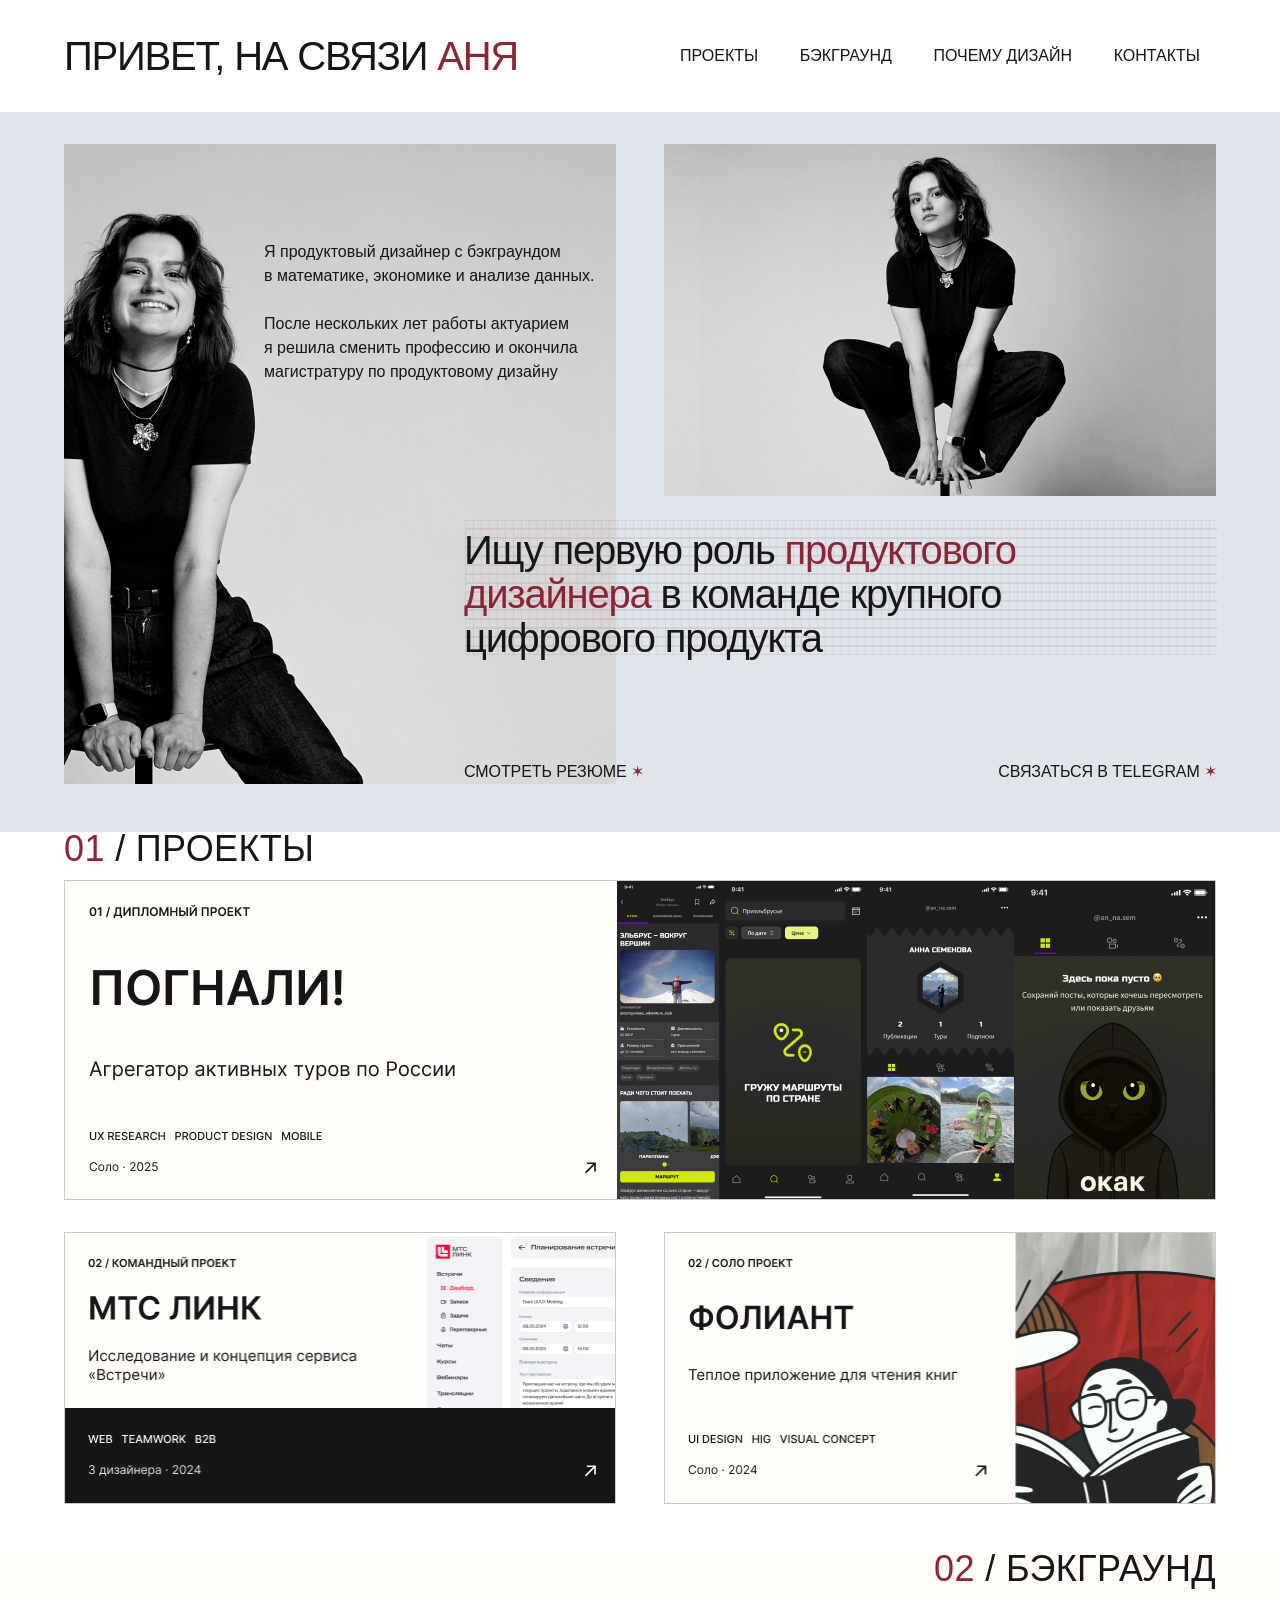
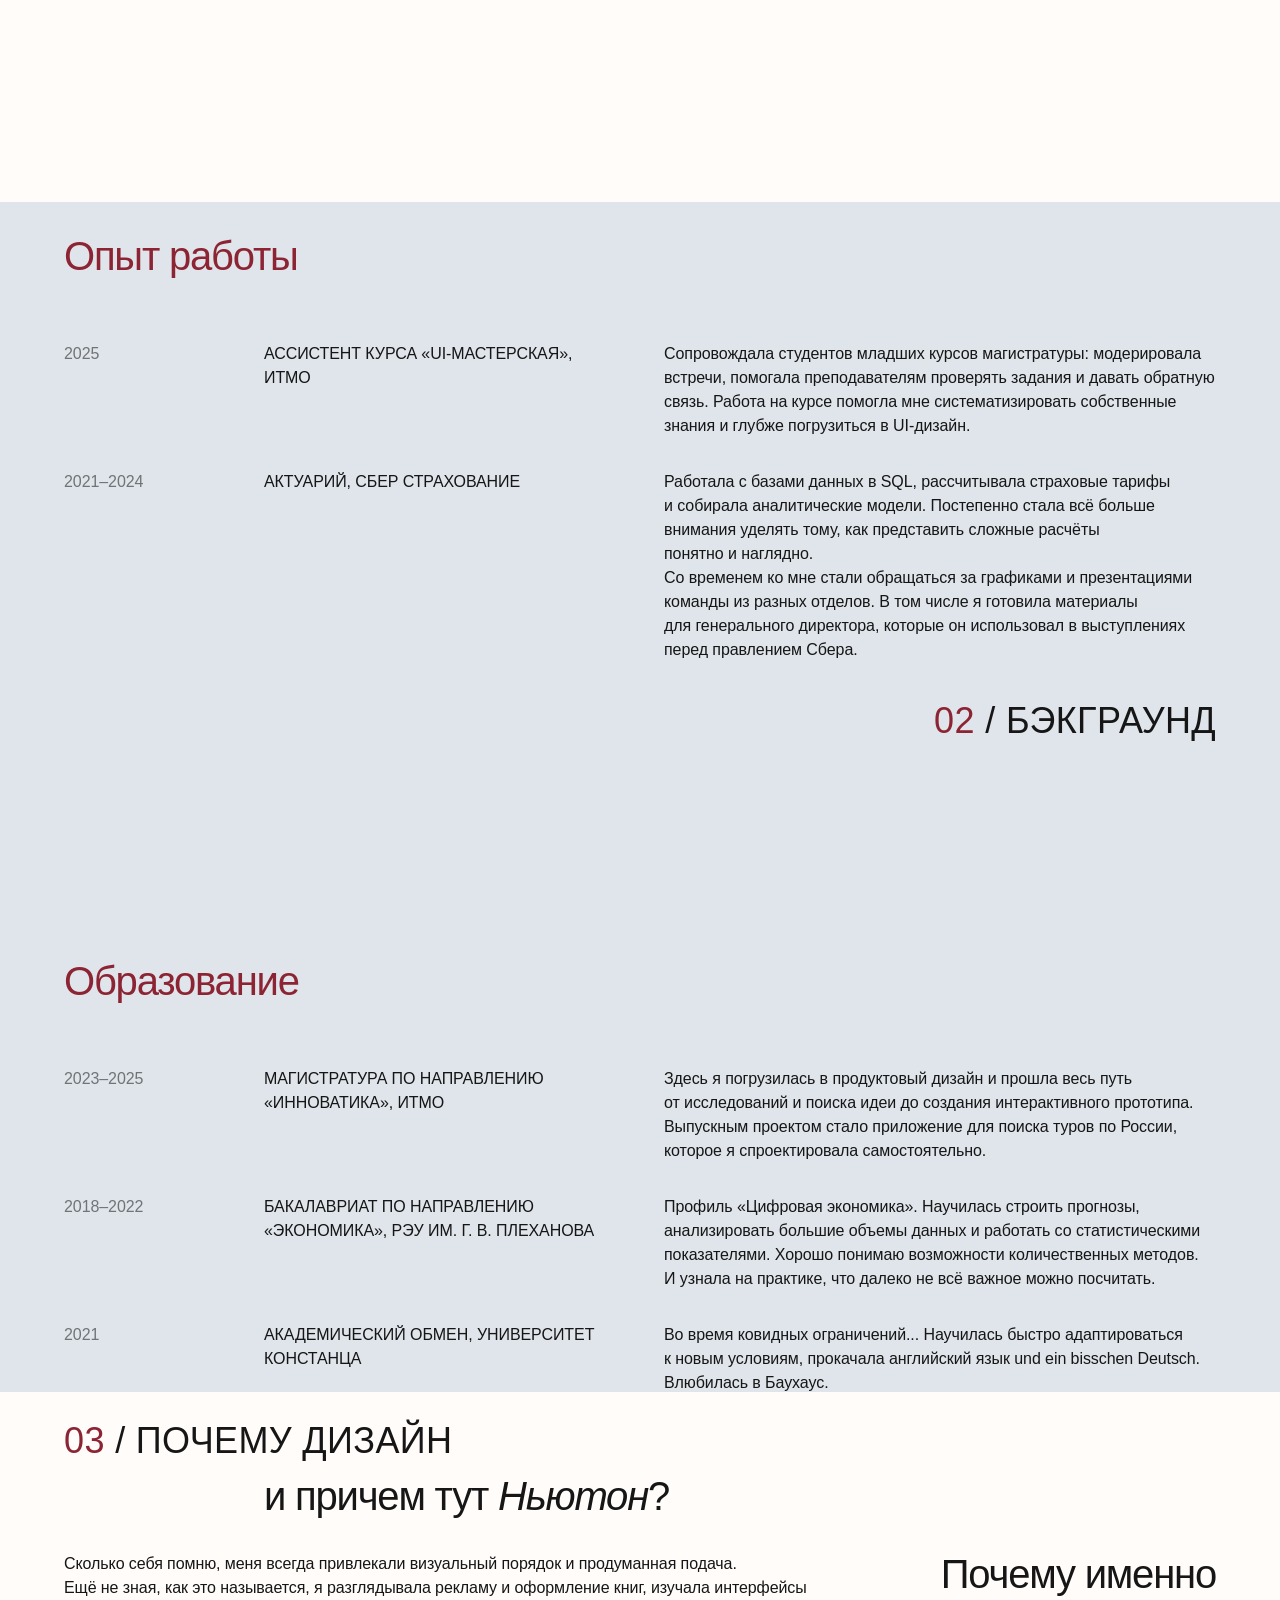
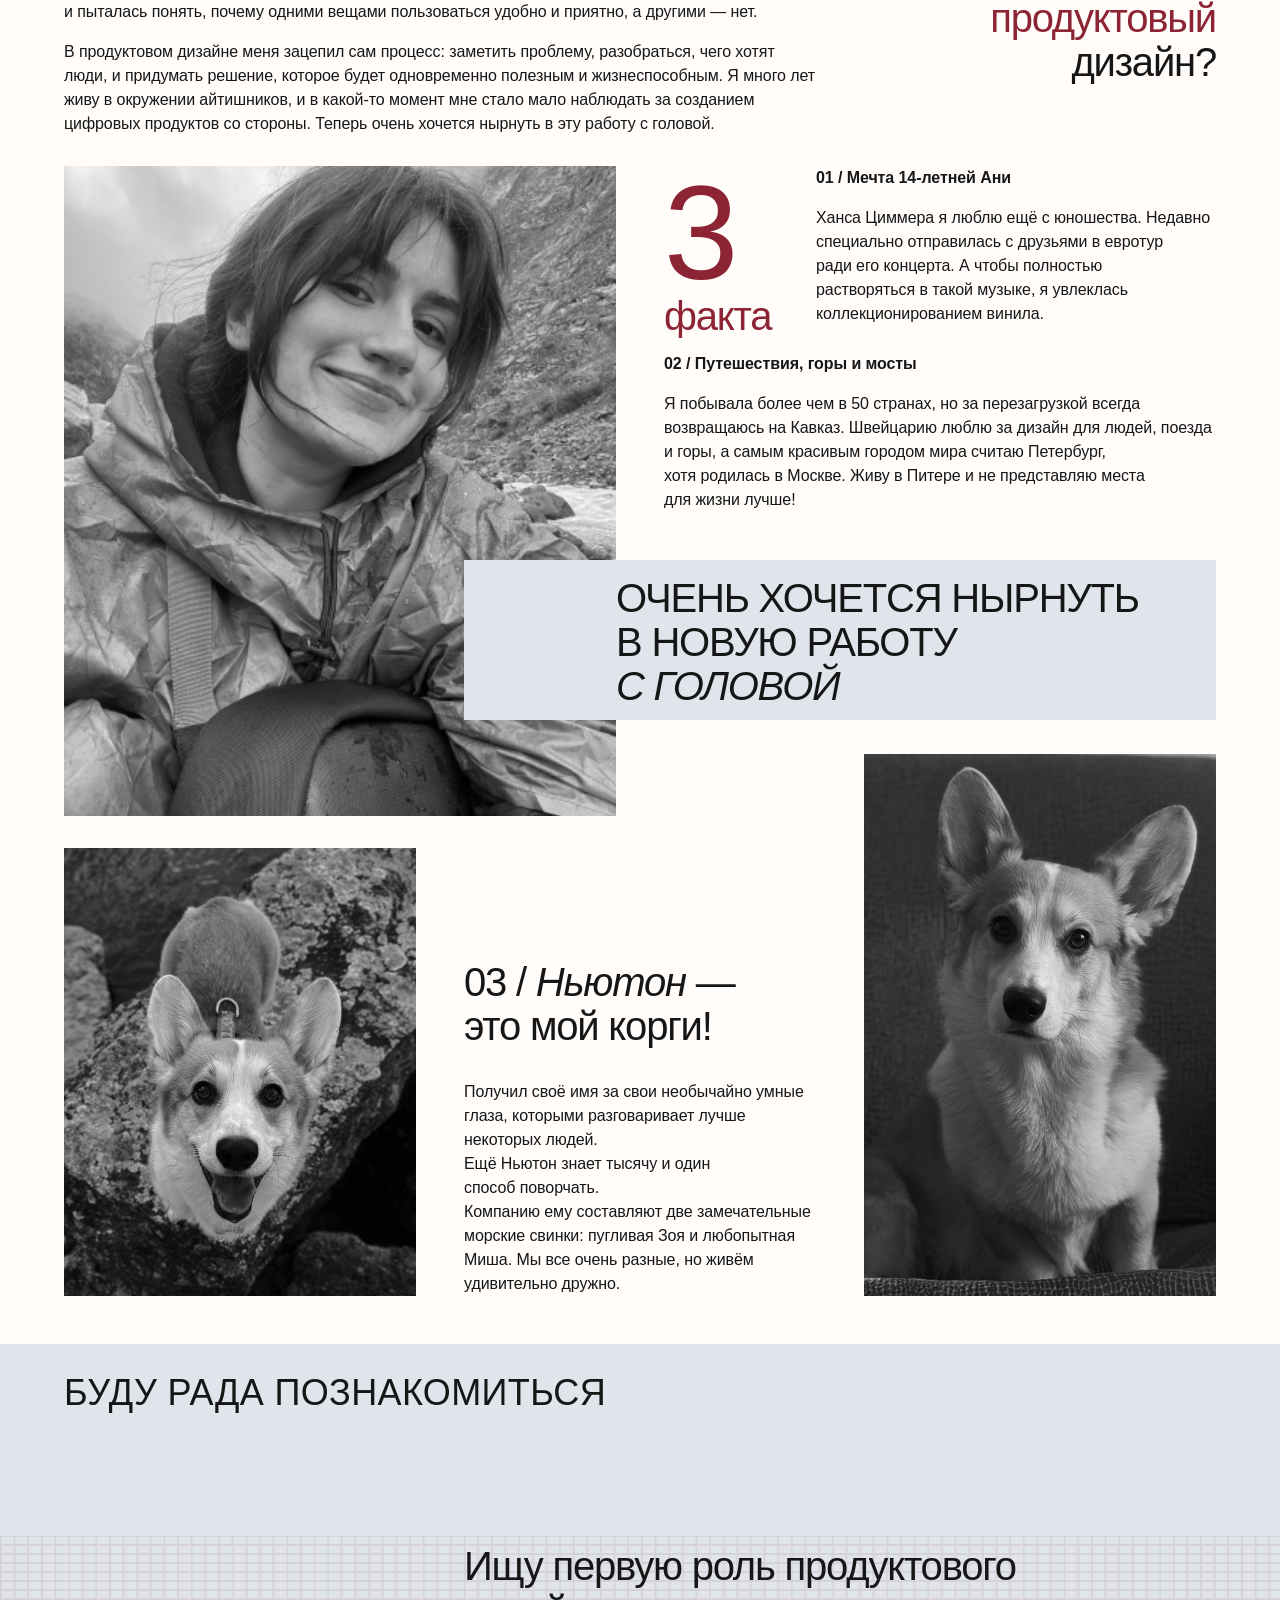
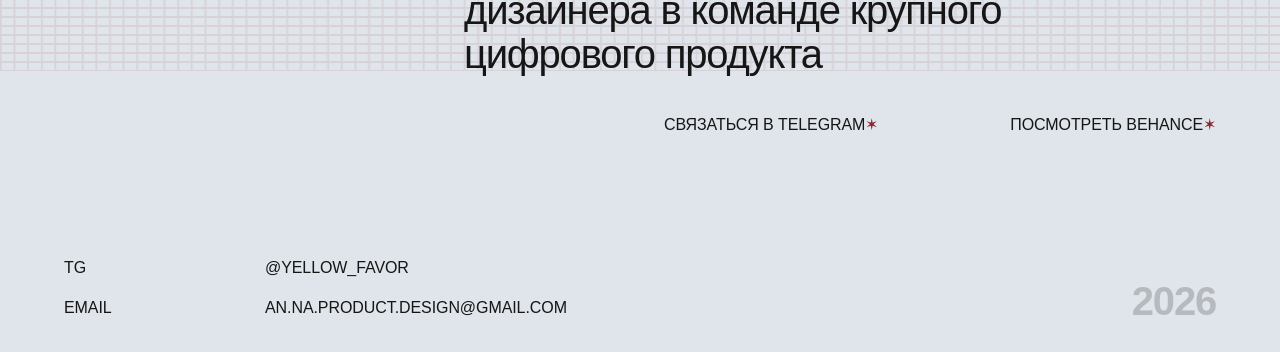
==== commit 2ee58962: "Add Foliant case and complete project flow" ====
--- a/index.html
+++ b/index.html
@@ -89,13 +89,16 @@
                         </div>
                     </a>
                 </article>
-                <article class="project project-third"><div class="project-copy">
-                    <p class="project-eyebrow">03 / СОЛО-ПРОЕКТ</p><h3>ФОЛИАНТ</h3>
-                    <p class="project-subtitle">Тёплое приложение для чтения книг</p>
-                    <div class="project-meta"><span>UI DESIGN · HIG · VISUAL CONCEPT</span><span>Соло · 2024 ↗</span></div>
-                </div><iframe src="https://www.behance.net/embed/project/210963153?ilo0=1"
-                        height="316" width="404" allowfullscreen lazyload frameborder="0" allow="clipboard-write"
-                        refererPolicy="strict-origin-when-cross-origin"></iframe></article>
+                <article class="project project-third">
+                    <a class="project-case-link" href="case-foliant.html" aria-label="Открыть кейс «Фолиант»">
+                        <img class="project-card-image" src="./images/project-foliant.png" alt="">
+                        <div class="project-copy">
+                            <p class="project-eyebrow">03 / СОЛО-ПРОЕКТ</p><h3>ФОЛИАНТ</h3>
+                            <p class="project-subtitle">Тёплое приложение для чтения книг</p>
+                            <div class="project-meta"><span>UI DESIGN · HIG · VISUAL SYSTEM</span><span>Соло · 2024 ↗</span></div>
+                        </div>
+                    </a>
+                </article>
             </div>
         </section>
 
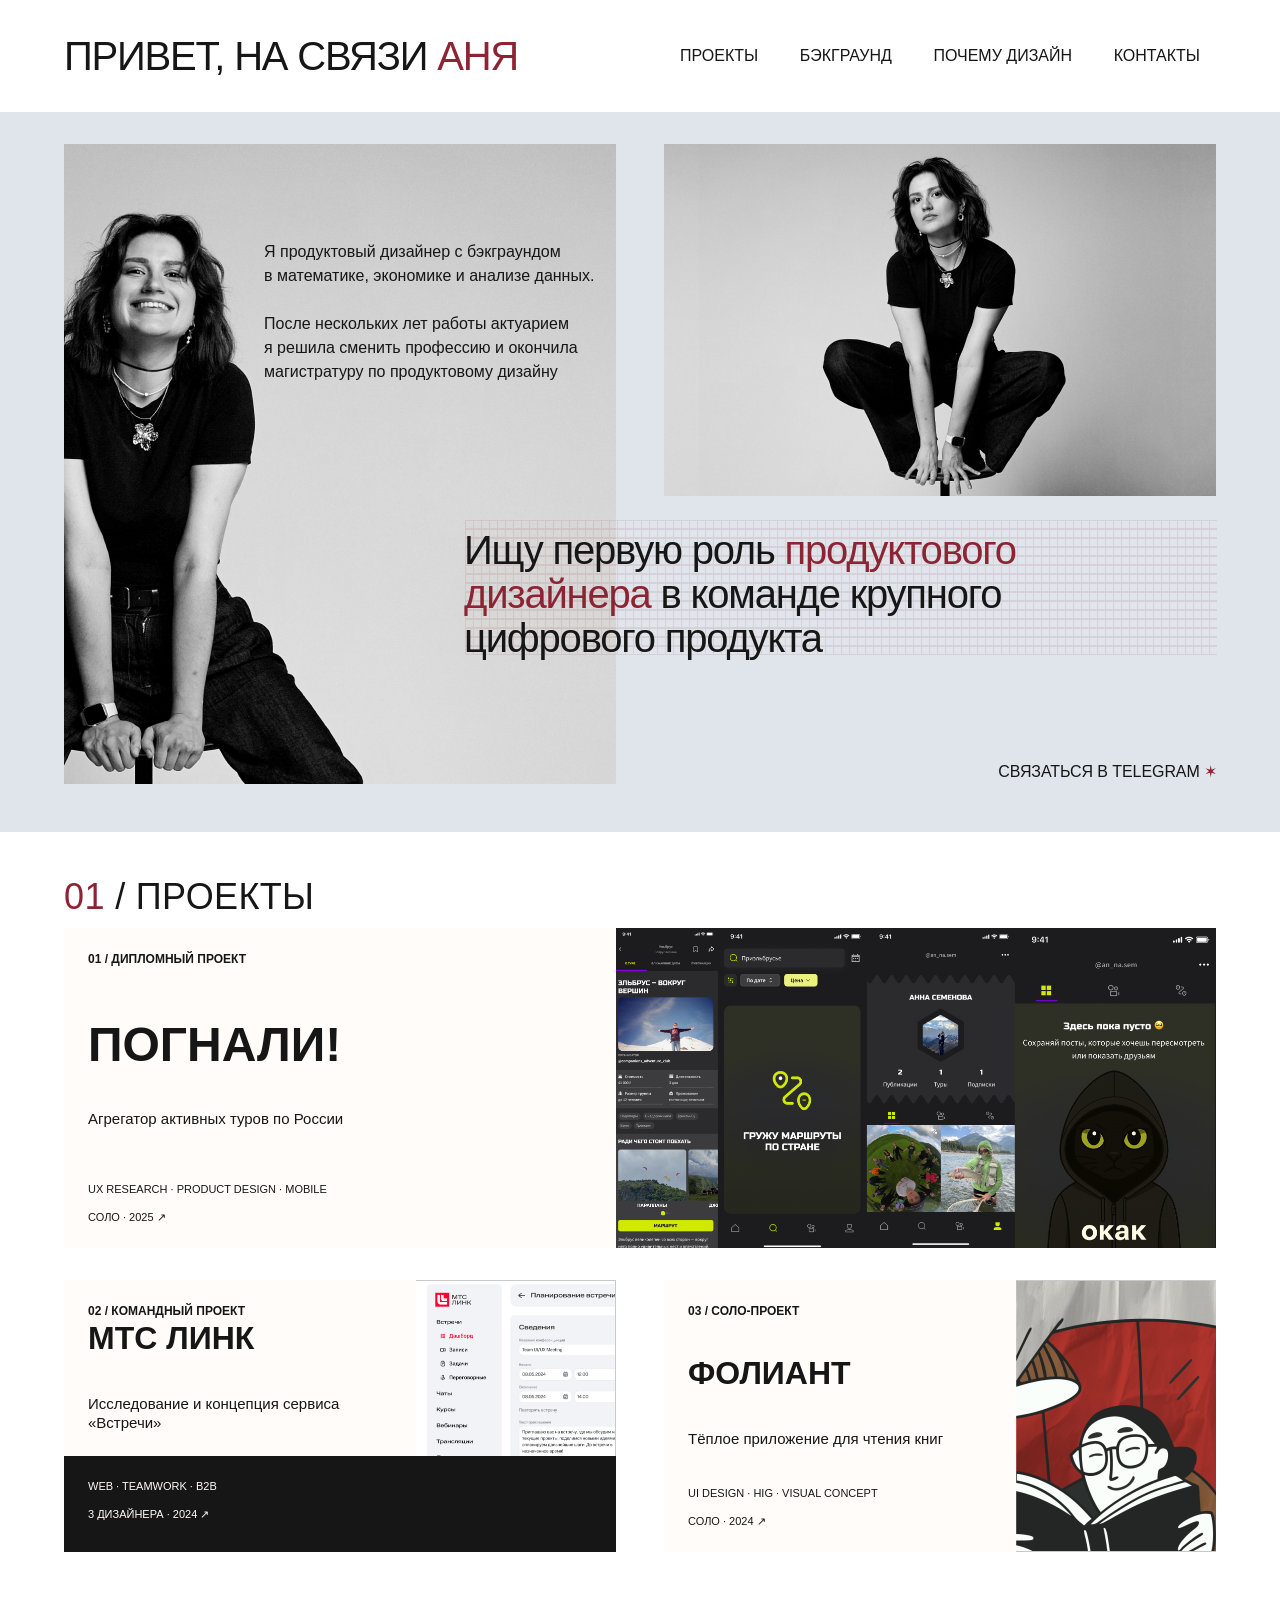
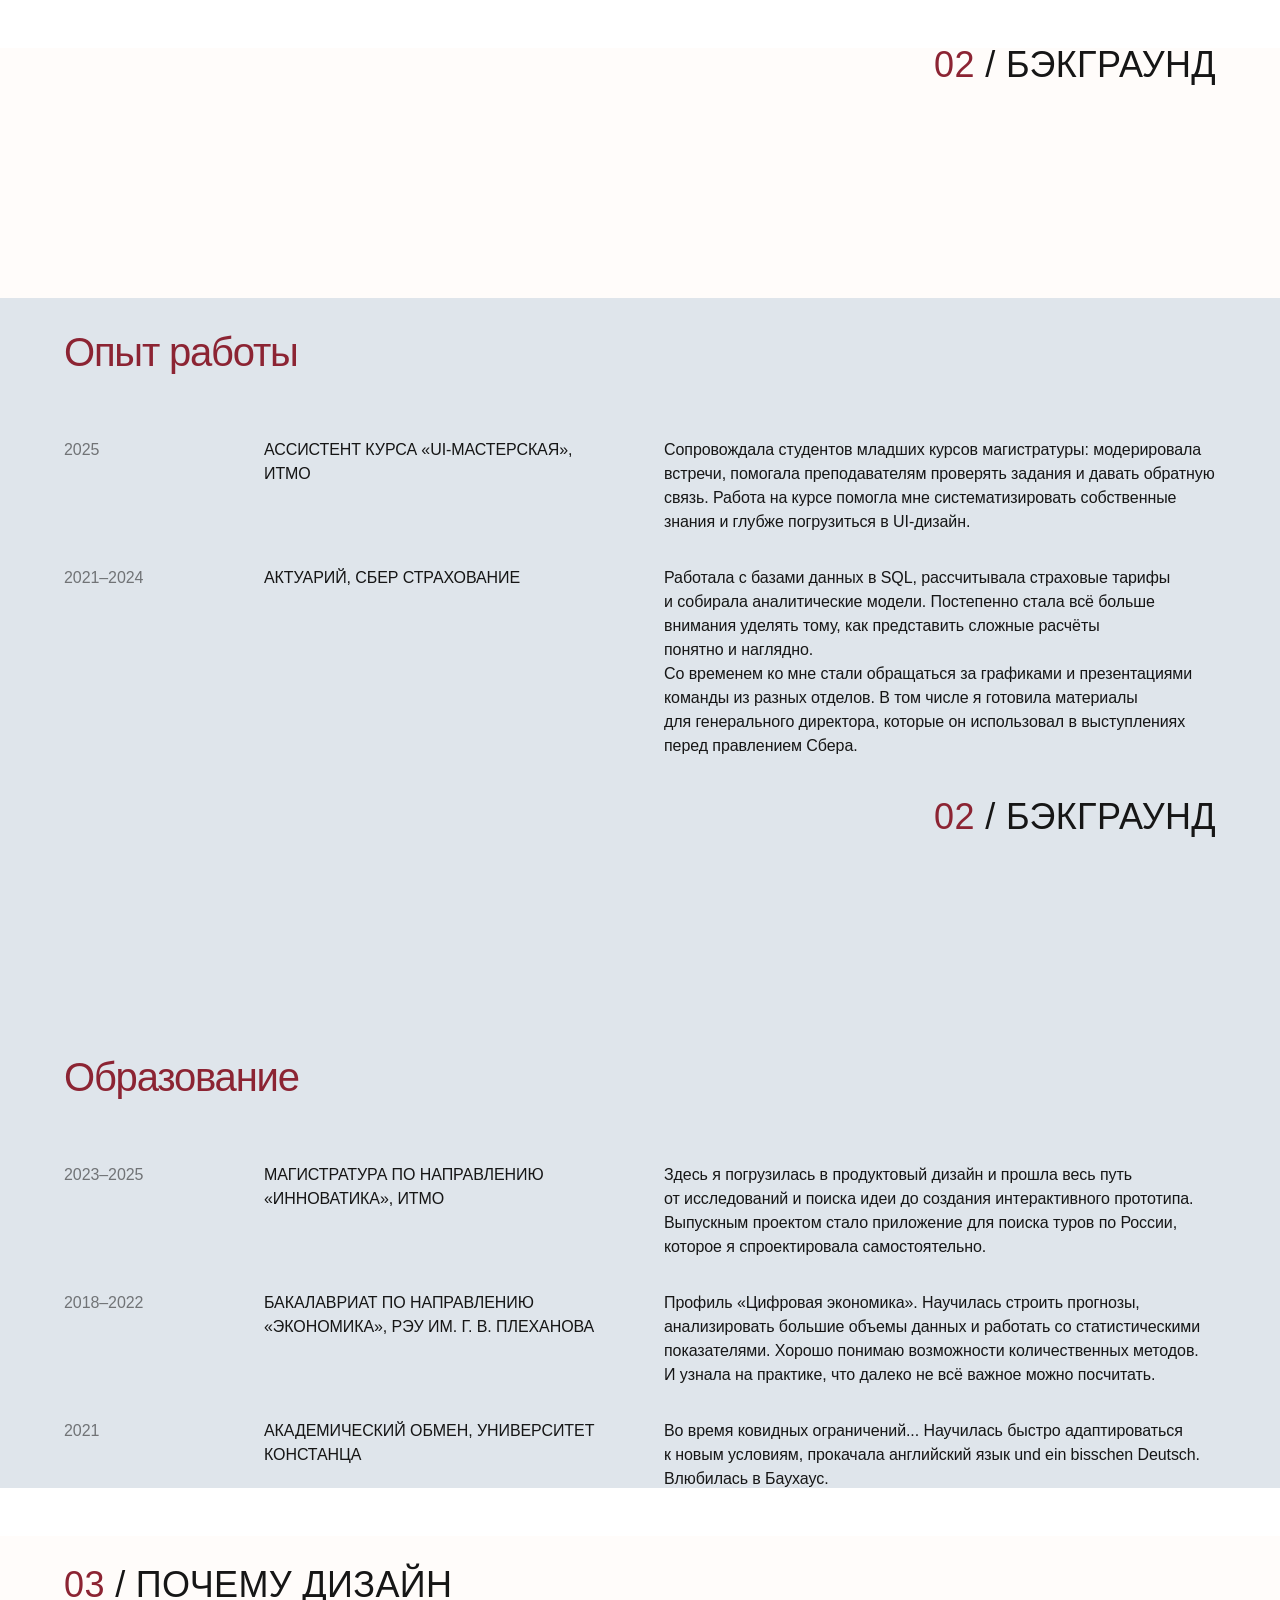
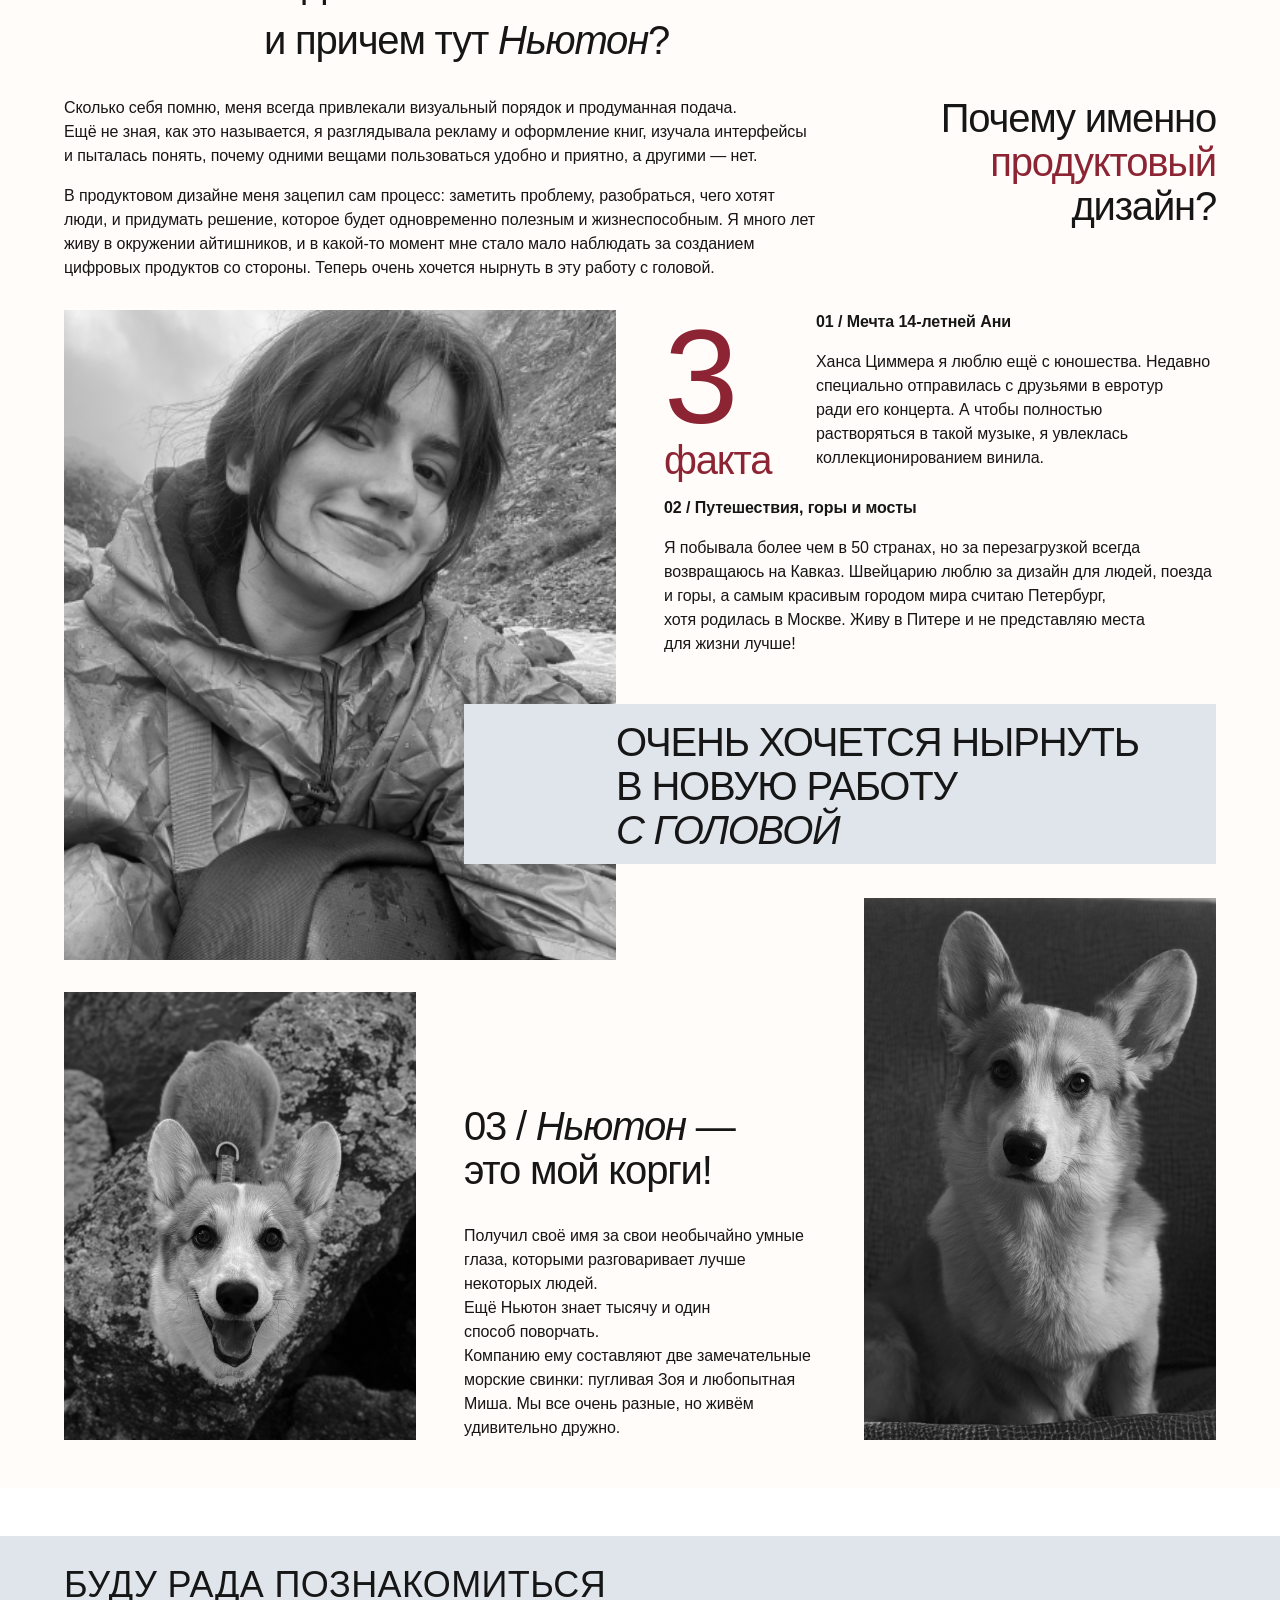
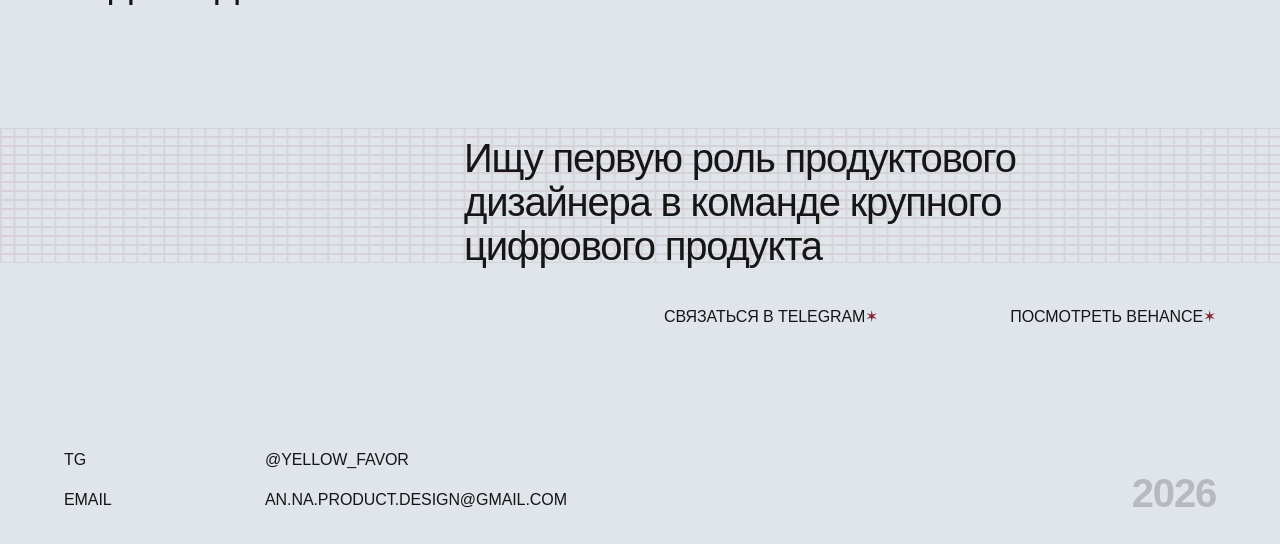
==== commit 9a57245b: "Rebuild portfolio project cards" ====
--- a/index.html
+++ b/index.html
@@ -53,12 +53,12 @@
                     </p>
                 </div>
                 <div class="links">
-                    <div class="link-cv">
+                    <div class="link-cv" hidden>
                         <p>Смотреть резюме <span class="text-accent">✶</span></p>
                     </div>
-                    <div class="link-telegram">
+                    <a class="link-telegram" href="https://t.me/yellow_favor" target="_blank" rel="noopener noreferrer">
                         <p>Связаться в telegram <span class="text-accent">✶</span></p>
-                    </div>
+                    </a>
                 </div>
             </div>
         </section>
@@ -70,33 +70,33 @@
             <div class="projects-grid">
                 <article class="wide project project-first">
                     <a class="project-case-link" href="case-pognali.html" aria-label="Открыть кейс «Погнали!»">
-                        <img class="project-card-image" src="./images/project-pognali.png" alt="">
                         <div class="project-copy">
                             <p class="project-eyebrow">01 / ДИПЛОМНЫЙ ПРОЕКТ</p>
                             <h3>ПОГНАЛИ!</h3>
                             <p class="project-subtitle">Агрегатор активных туров по России</p>
                             <div class="project-meta"><span>UX RESEARCH · PRODUCT DESIGN · MOBILE</span><span>Соло · 2025 ↗</span></div>
                         </div>
+                        <img class="project-card-image" src="./images/project-pognali-media@2x.png" alt="Экраны приложения для поиска активных туров">
                     </a>
                 </article>
                 <article class="project project-second">
                     <a class="project-case-link" href="case-mts-link.html" aria-label="Открыть кейс «МТС Линк»">
-                        <img class="project-card-image" src="./images/project-mts-link.png" alt="">
                         <div class="project-copy">
                             <p class="project-eyebrow">02 / КОМАНДНЫЙ ПРОЕКТ</p><h3>МТС ЛИНК</h3>
-                            <p class="project-subtitle">Концепция сервиса для бизнес-встреч</p>
-                            <div class="project-meta"><span>UX RESEARCH · TEAMWORK · B2B</span><span>3 дизайнера · 2024 ↗</span></div>
-                        </div>
+                            <p class="project-subtitle">Исследование и концепция сервиса «Встречи»</p>
+                            <div class="project-meta"><span>WEB · TEAMWORK · B2B</span><span>3 дизайнера · 2024 ↗</span></div>
+                        </div>
+                        <img class="project-card-image" src="./images/project-mts-media@2x.png" alt="Экраны сервиса МТС Линк">
                     </a>
                 </article>
                 <article class="project project-third">
                     <a class="project-case-link" href="case-foliant.html" aria-label="Открыть кейс «Фолиант»">
-                        <img class="project-card-image" src="./images/project-foliant.png" alt="">
                         <div class="project-copy">
                             <p class="project-eyebrow">03 / СОЛО-ПРОЕКТ</p><h3>ФОЛИАНТ</h3>
                             <p class="project-subtitle">Тёплое приложение для чтения книг</p>
-                            <div class="project-meta"><span>UI DESIGN · HIG · VISUAL SYSTEM</span><span>Соло · 2024 ↗</span></div>
-                        </div>
+                            <div class="project-meta"><span>UI DESIGN · HIG · VISUAL CONCEPT</span><span>Соло · 2024 ↗</span></div>
+                        </div>
+                        <img class="project-card-image" src="./images/project-foliant-media@2x.png" alt="Экран приложения для чтения книг">
                     </a>
                 </article>
             </div>
--- a/styles.css
+++ b/styles.css
@@ -2,6 +2,10 @@
 *::before,
 *::after {
     box-sizing: border-box;
+}
+
+[hidden] {
+    display: none !important;
 }
 
 /* 1. Define global variables inside :root */
@@ -433,6 +437,8 @@
     /* 150% */
     letter-spacing: -0.08px;
     text-transform: uppercase;
+    color: inherit;
+    text-decoration: none;
 }
 
 /*---- второй section ----*/
@@ -470,14 +476,14 @@
     z-index: 2;
     display: flex;
     flex-direction: column;
-    width: 50%;
+    width: 352px;
     height: 100%;
     padding: 24px;
     background: var(--surface-color);
 }
 
 .project-case-link {
-    display: block;
+    display: flex;
     width: 100%;
     height: 100%;
     color: inherit;
@@ -486,12 +492,12 @@
 
 .project-card-image {
     display: block;
-    width: 100%;
+    width: calc(100% - 352px);
     height: 100%;
-    object-fit: fill;
-}
-
-.project-case-link .project-copy { display: none; }
+    object-fit: cover;
+}
+
+.project-case-link .project-copy { display: flex; }
 
 .project-copy h3 { margin: auto 0 0; font-size: 2rem; line-height: 1; }
 .project-eyebrow { font-size: 0.75rem; font-weight: 600; }
@@ -510,12 +516,28 @@
     background-color: var(--surface-color);
 }
 
-.project-first .project-copy { width: 49%; }
+.project-first .project-copy { width: 552px; }
 .project-first .project-copy h3 { font-size: 3rem; }
-.project-first .project-preview { background: var(--primary-color); }
+.project-first .project-card-image { width: 600px; }
 
 .project.project-second {
     background-color: var(--secondary-color);
+}
+
+.project-second .project-copy,
+.project-second .project-card-image {
+    height: 176px;
+}
+
+.project-second .project-meta {
+    position: absolute;
+    top: 176px;
+    left: 0;
+    width: 552px;
+    height: 96px;
+    padding: 24px;
+    color: var(--surface-color);
+    background: var(--tertiary-color);
 }
 
 .project.project-third {
@@ -1192,6 +1214,16 @@
     }
 }
 
+/* Separate complete content chapters; compound Figma screens stay joined. */
+@media (min-width: 768px) {
+    #projects,
+    #background,
+    #reasons,
+    #contacts {
+        margin-top: 48px;
+    }
+}
+
 /*
  * Mobile layout
  * Figma source: 390px canvas, 24px gutters, 342px content column.
@@ -1390,6 +1422,15 @@
     .project-case-link .project-copy { display: flex; }
     .project-copy, .project-first .project-copy {
         width: 100%; height: 100%; padding: 20px; background: var(--surface-color);
+    }
+    .project-second .project-copy { height: 100%; }
+    .project-second .project-meta {
+        position: static;
+        width: auto;
+        height: auto;
+        padding: 0;
+        color: inherit;
+        background: transparent;
     }
     .project-first .project-copy, .project-third .project-copy { background: var(--secondary-color); }
     .project-copy h3, .project-first .project-copy h3 { margin: 16px 0 0; font-size: 1.75rem; font-weight: 400; line-height: normal; }
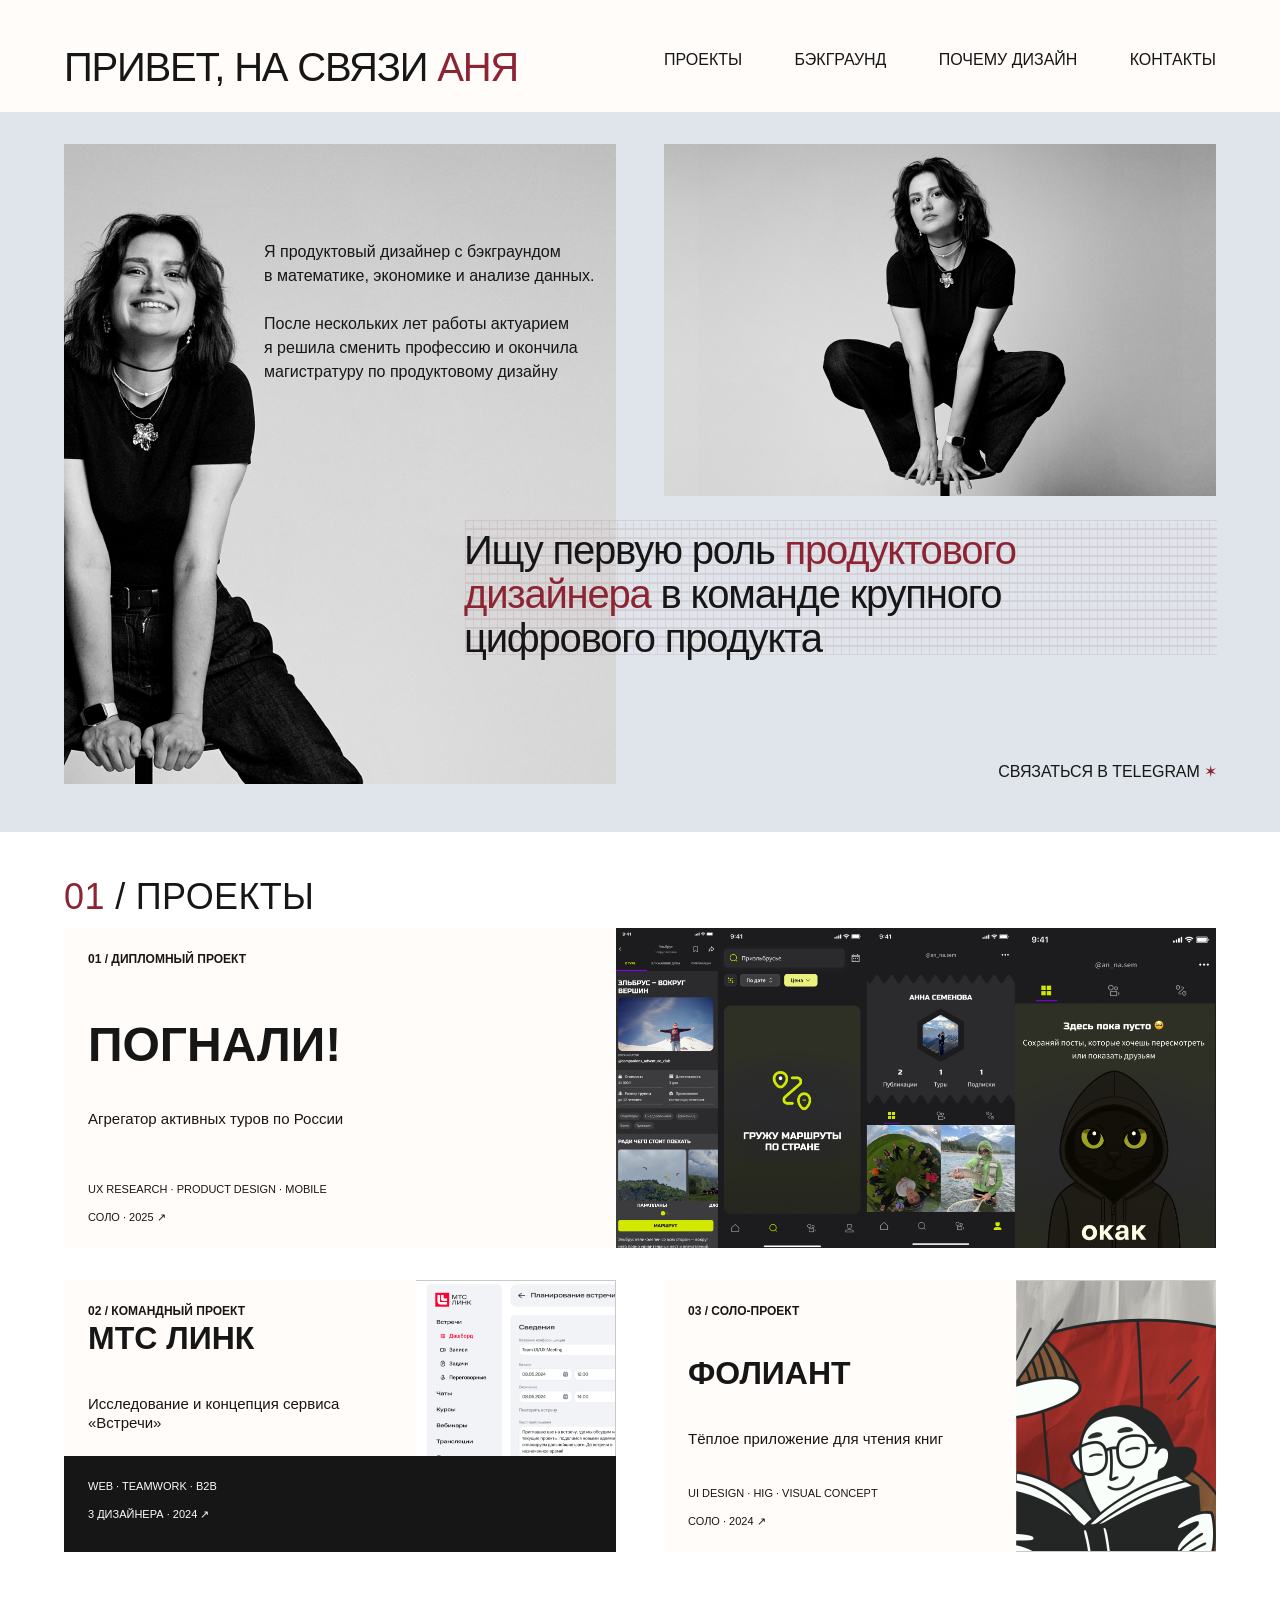
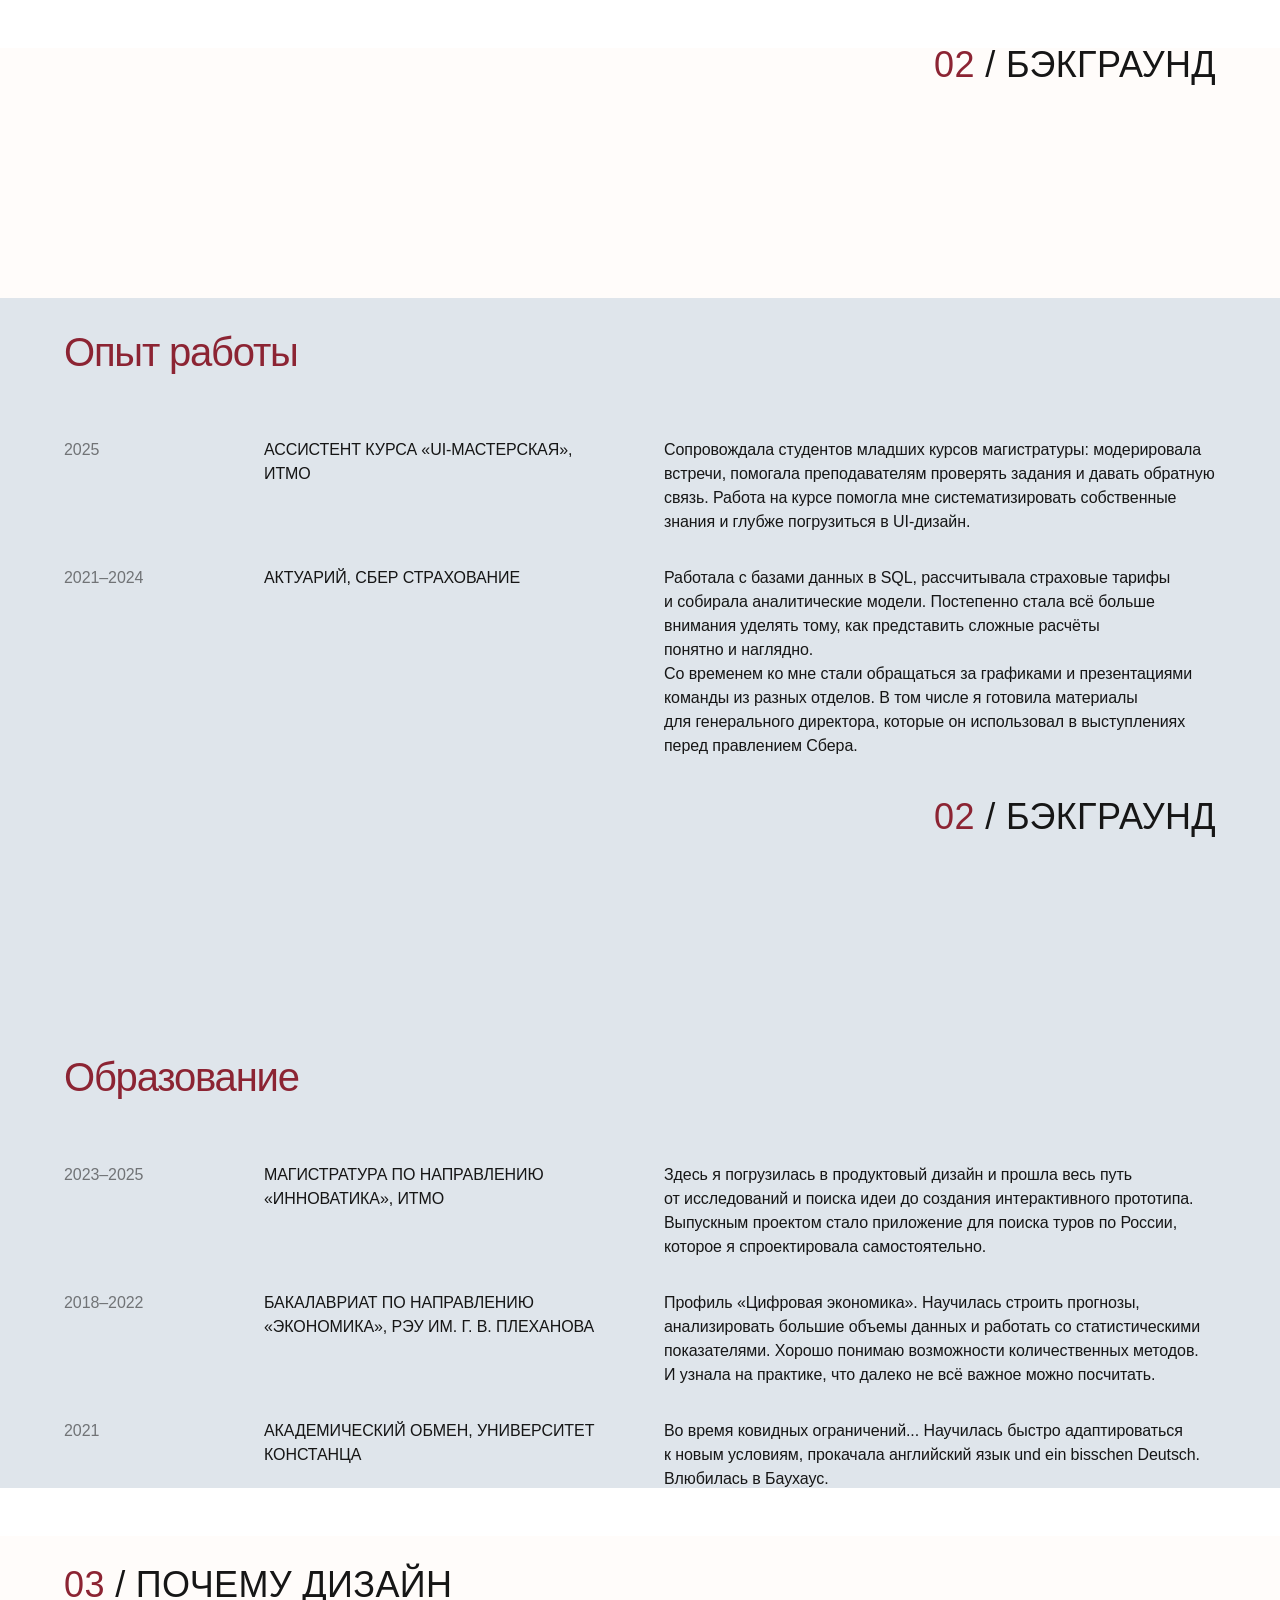
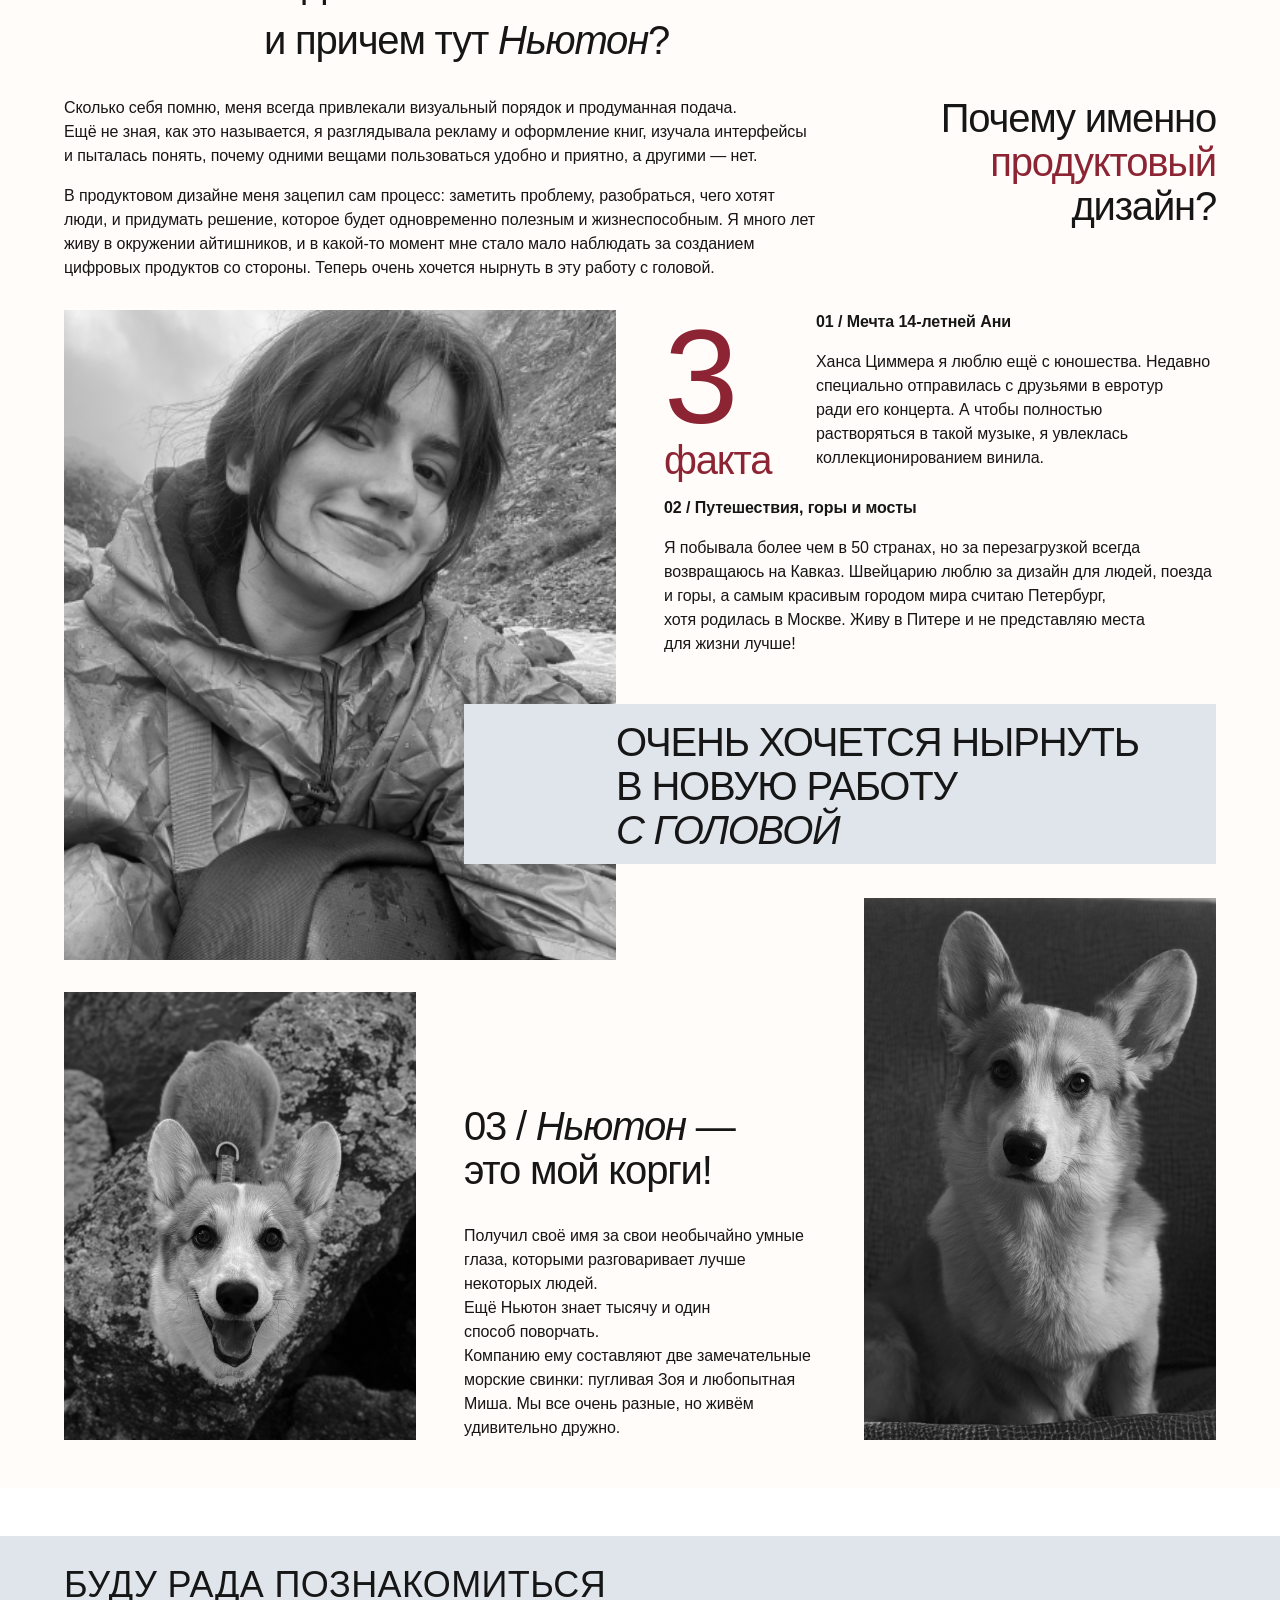
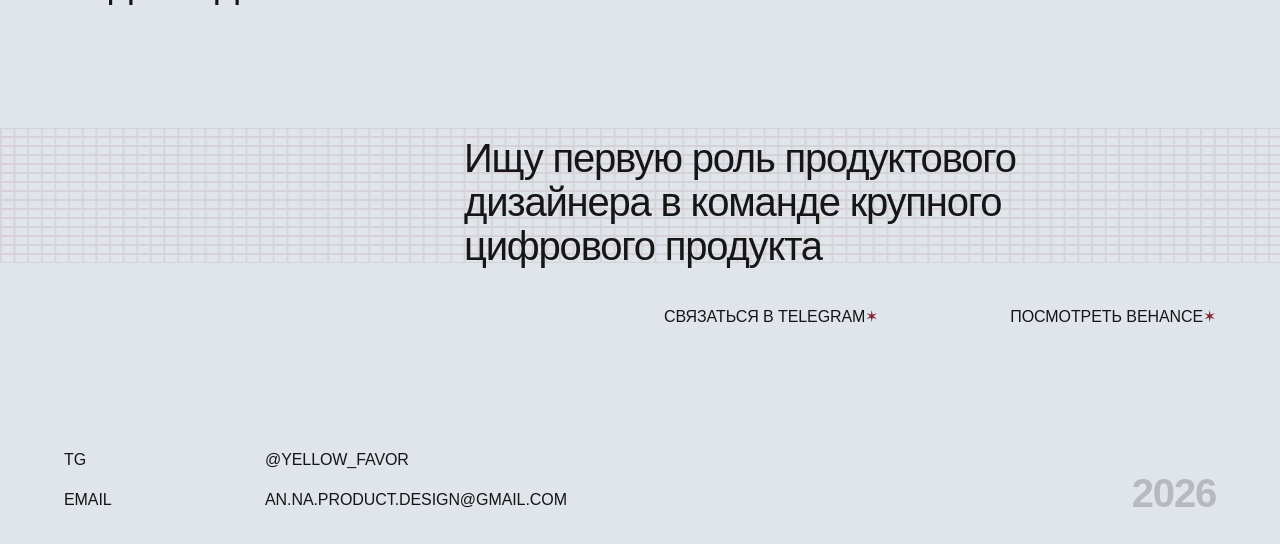
==== commit 42a7fe69: "Rebuild Pognali case with semantic layout" ====
--- a/index.html
+++ b/index.html
@@ -8,13 +8,14 @@
     <title>Портфолио Анна Семенова</title>
 
     <link rel="stylesheet" href="styles.css?v=18" />
+    <link rel="stylesheet" href="site-header.css?v=1" />
 
 
 </head>
 
 <body>
 
-    <header>
+    <header class="site-header">
         <h1><a class="home-link" href="#hero" aria-label="Вернуться в начало страницы">ПРИВЕТ, НА СВЯЗИ <span
                     class="text-accent">АНЯ</span></a></h1>
 
@@ -281,7 +282,7 @@
                     </div>
                     <div class="contacts-actions">
                         <a href="https://t.me/yellow_favor">СВЯЗАТЬСЯ В TELEGRAM <span class="text-accent">✶</span></a>
-                        <a href="#projects">ПОСМОТРЕТЬ BEHANCE <span class="text-accent">✶</span></a>
+                        <a href="https://www.behance.net/an_na_sem" target="_blank" rel="noopener noreferrer">ПОСМОТРЕТЬ BEHANCE <span class="text-accent">✶</span></a>
                     </div>
                 </div>
 
@@ -297,22 +298,7 @@
             </div>
         </section>
     </main>
-    <script>
-        const menuToggle = document.querySelector('.menu-toggle');
-        const navigation = document.querySelector('nav');
-
-        menuToggle?.addEventListener('click', () => {
-            const isOpen = navigation.classList.toggle('is-open');
-            menuToggle.setAttribute('aria-expanded', String(isOpen));
-            menuToggle.textContent = isOpen ? 'ЗАКРЫТЬ' : 'МЕНЮ';
-        });
-
-        navigation?.querySelectorAll('a').forEach((link) => link.addEventListener('click', () => {
-            navigation.classList.remove('is-open');
-            menuToggle?.setAttribute('aria-expanded', 'false');
-            if (menuToggle) menuToggle.textContent = 'МЕНЮ';
-        }));
-    </script>
+    <script src="site-header.js" defer></script>
 </body>
 
 </html>
--- a/site-header.css
+++ b/site-header.css
@@ -0,0 +1,112 @@
+/* Shared navigation for the portfolio and every case page. */
+:root { --site-header-height: clamp(88px, 8.75vw, 112px); }
+
+.site-header {
+    position: sticky;
+    z-index: 100;
+    top: 0;
+    display: flex;
+    width: min(100%, 1280px);
+    height: var(--site-header-height);
+    margin-inline: auto;
+    padding: 48px 64px 20px;
+    align-items: flex-start;
+    justify-content: space-between;
+    background: rgba(255, 252, 250, 0.92);
+    backdrop-filter: blur(10px);
+    -webkit-backdrop-filter: blur(10px);
+}
+
+.site-header h1 {
+    width: 552px;
+    margin: 0;
+    font-size: 40px;
+    font-weight: 500;
+    line-height: 38px;
+    letter-spacing: -1.2px;
+}
+
+.site-header .home-link { color: #161616; text-decoration: none; }
+.site-header .text-accent,
+.site-header .home-link span { color: #8c2433; }
+.site-header nav,
+.site-header nav ul { width: 552px; }
+
+.site-header nav ul {
+    display: flex;
+    margin: 0;
+    padding: 0;
+    align-items: flex-start;
+    justify-content: space-between;
+    list-style: none;
+}
+
+.site-header .nav-link {
+    display: block;
+    min-height: 44px;
+    padding: 0;
+    color: #161616;
+    font-size: 16px;
+    line-height: 24px;
+    text-transform: uppercase;
+    text-decoration: none;
+    white-space: nowrap;
+}
+
+.site-header .nav-link:hover,
+.site-header .nav-link:focus-visible,
+.site-header .home-link:focus-visible { color: #8c2433; background: none; outline: none; }
+.site-header .menu-toggle { display: none; }
+
+@media (min-width: 768px) and (max-width: 1100px) {
+    .site-header { padding: clamp(32px, 3.75vw, 48px) 40px 16px; }
+    .site-header h1,
+    .site-header nav,
+    .site-header nav ul { width: calc((100% - 48px) / 2); }
+    .site-header h1 { font-size: clamp(30px, 3.125vw, 40px); }
+    .site-header .nav-link { font-size: clamp(12px, 1.25vw, 16px); }
+}
+
+@media (max-width: 767px) {
+    .site-header {
+        height: 72px;
+        padding: 22px 20px 12px;
+    }
+
+    .site-header h1 {
+        width: auto;
+        font-size: 22px;
+        line-height: 24px;
+        letter-spacing: -0.66px;
+    }
+
+    .site-header nav,
+    .site-header nav ul { width: auto; }
+
+    .site-header .menu-toggle {
+        display: block;
+        min-height: 32px;
+        padding: 0;
+        border: 0;
+        color: #161616;
+        background: transparent;
+        font: inherit;
+        font-size: 14px;
+        line-height: 20px;
+    }
+
+    .site-header nav ul {
+        position: absolute;
+        top: 72px;
+        right: 0;
+        left: 0;
+        display: none;
+        padding: 12px 20px 20px;
+        flex-direction: column;
+        gap: 0;
+        background: rgba(255, 252, 250, 0.98);
+    }
+
+    .site-header nav.is-open ul { display: flex; }
+    .site-header .nav-link { width: 100%; padding: 10px 0; font-size: 16px; }
+}
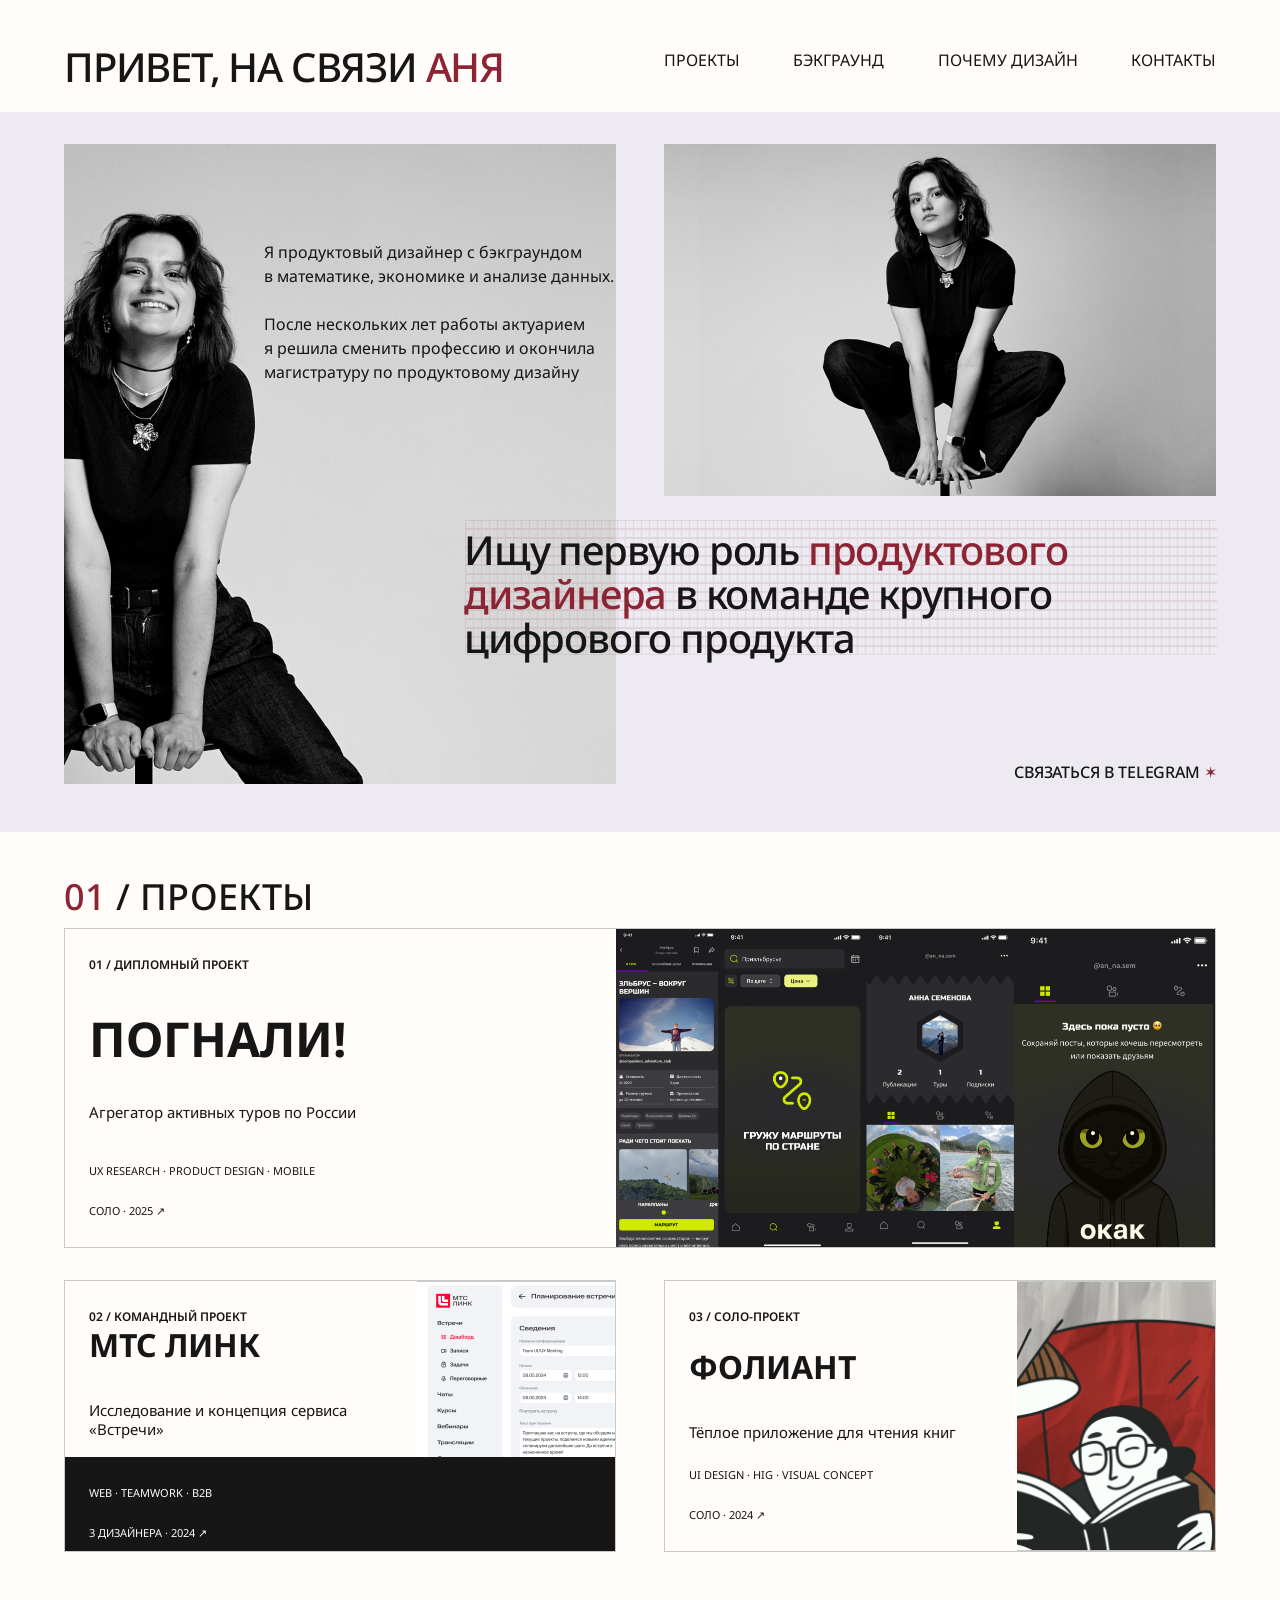
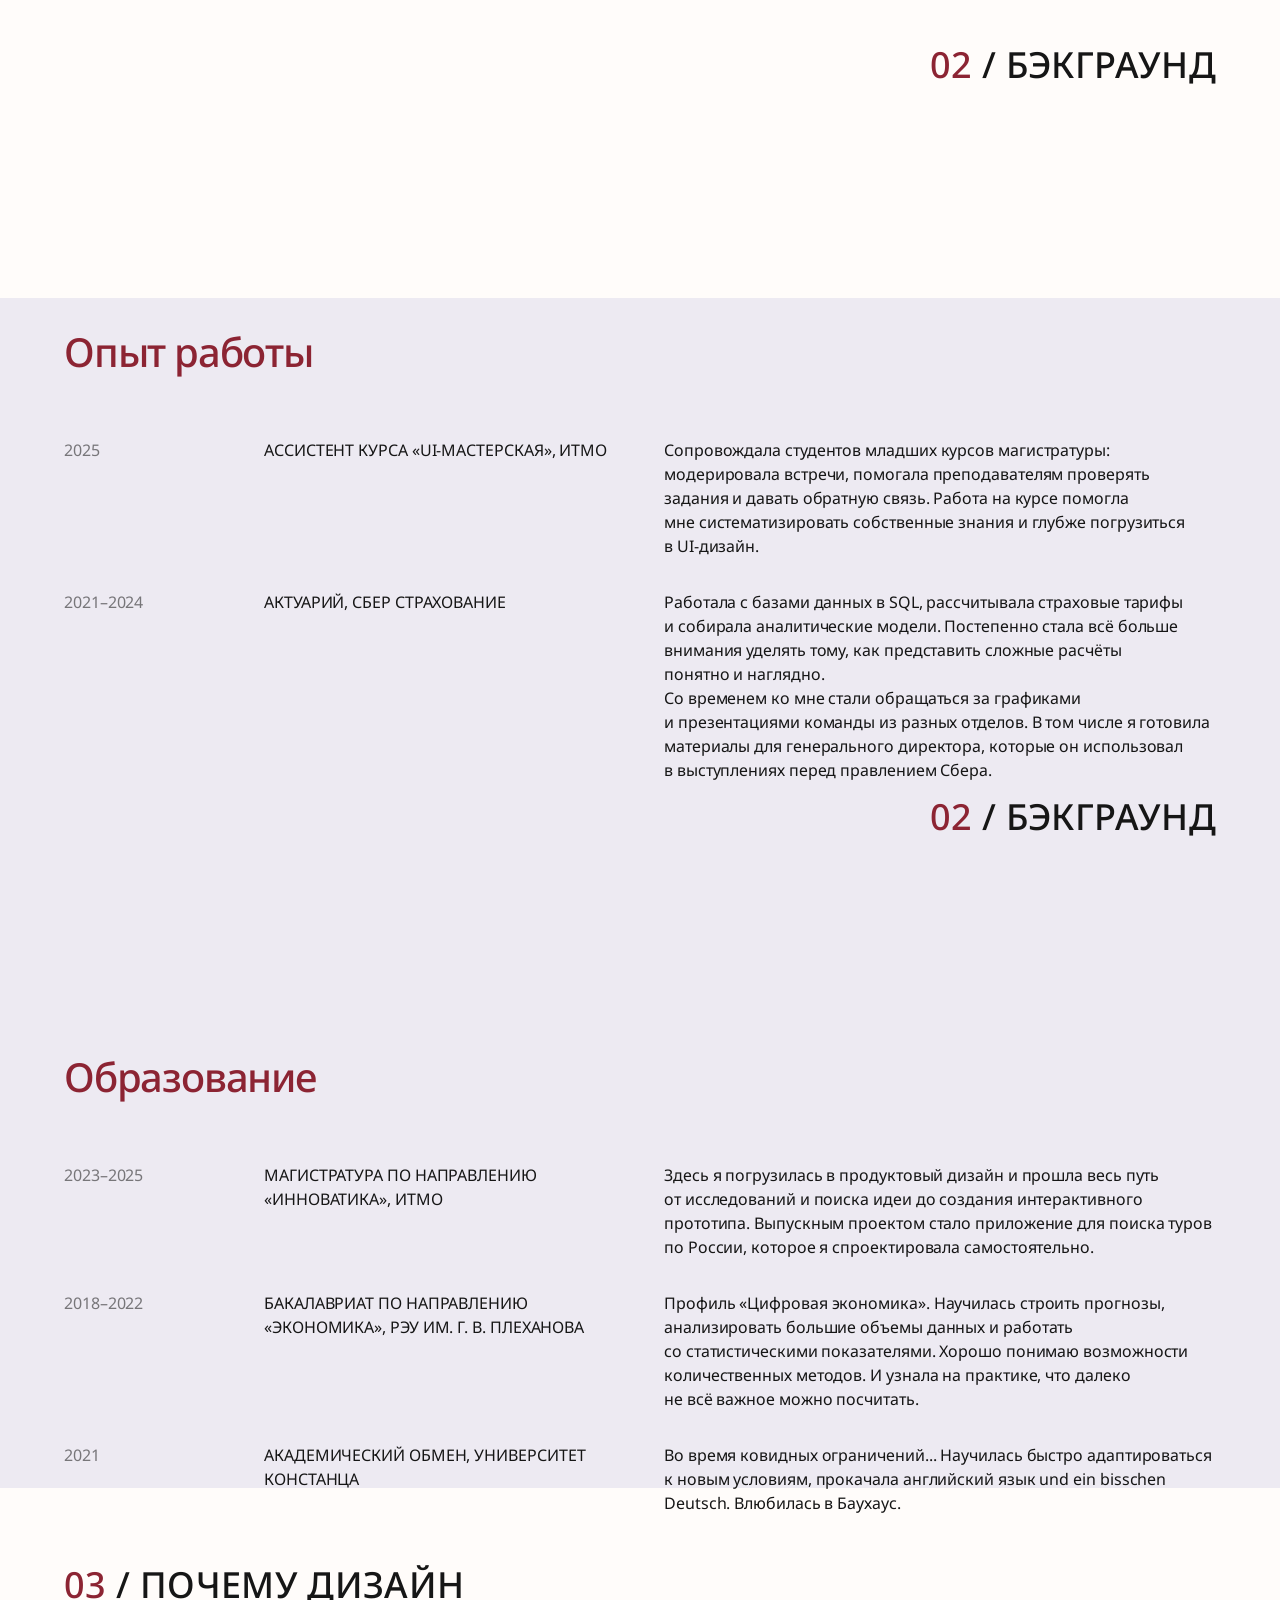
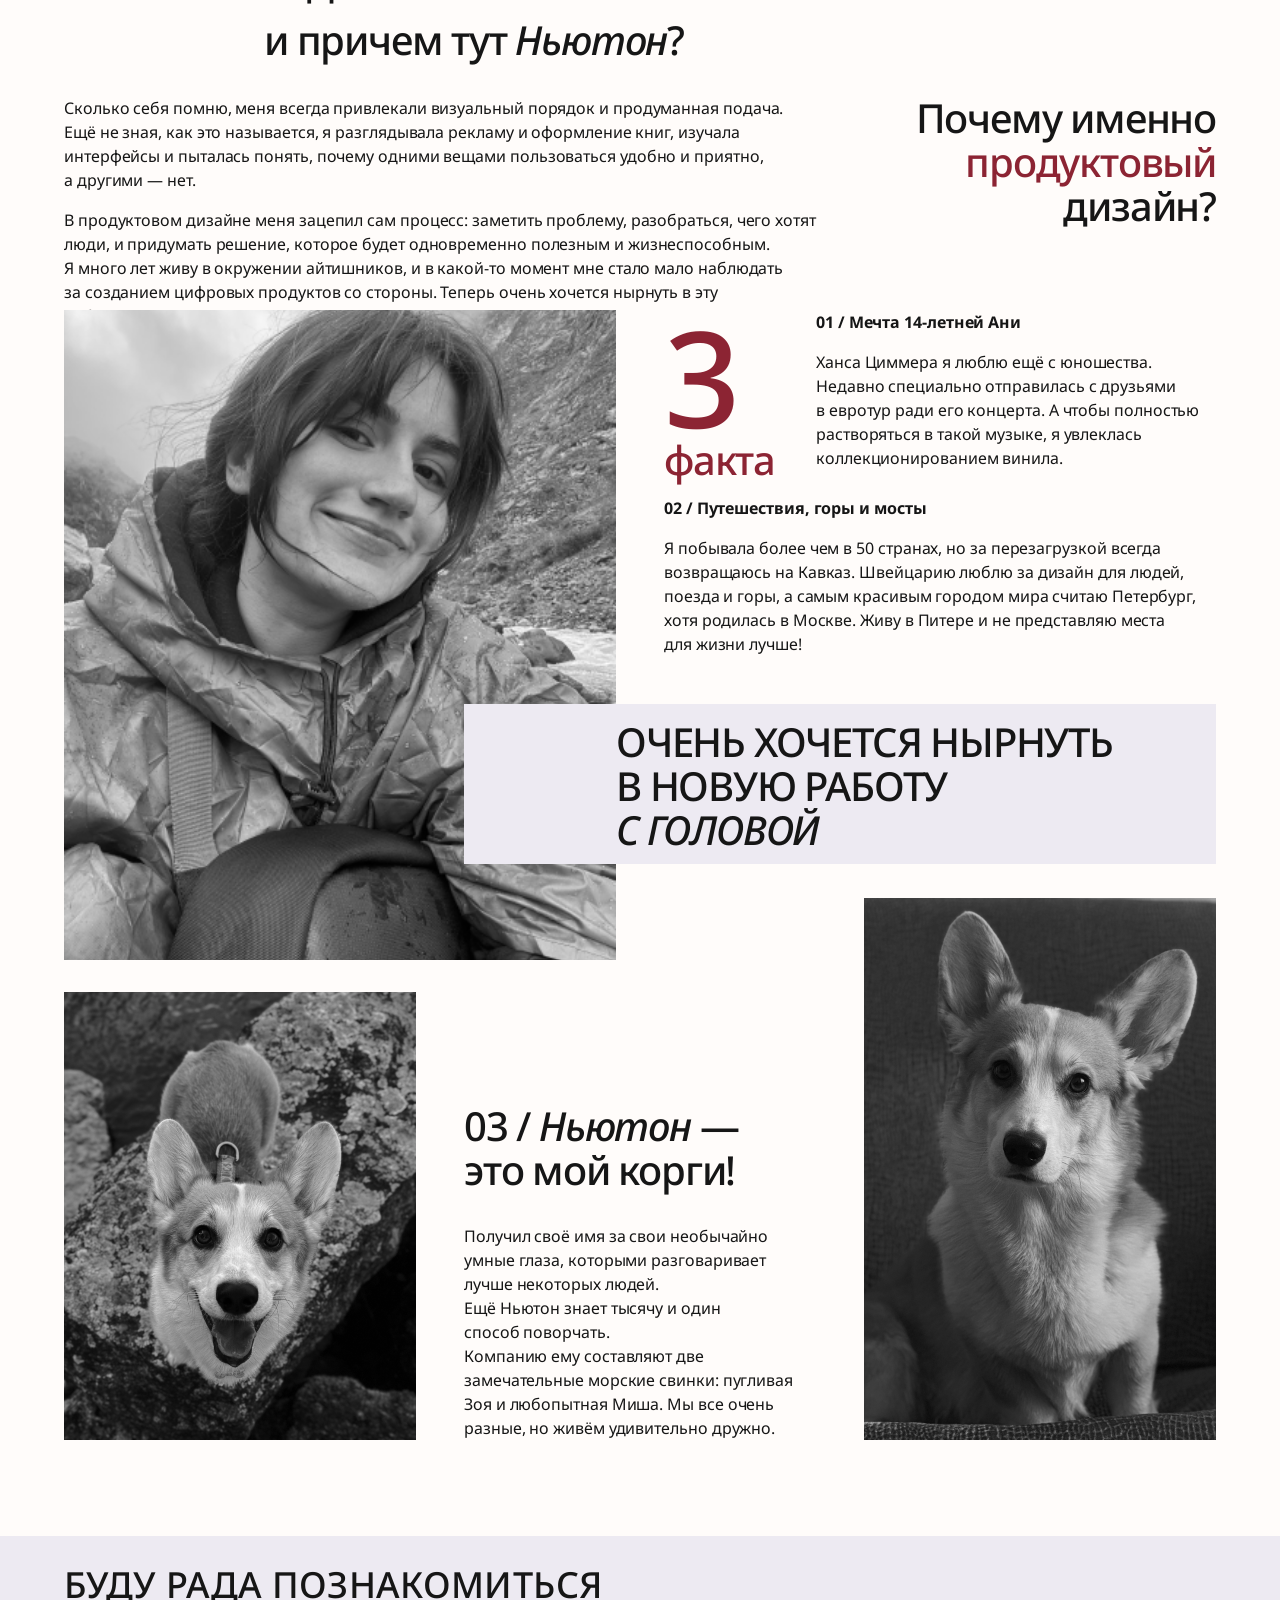
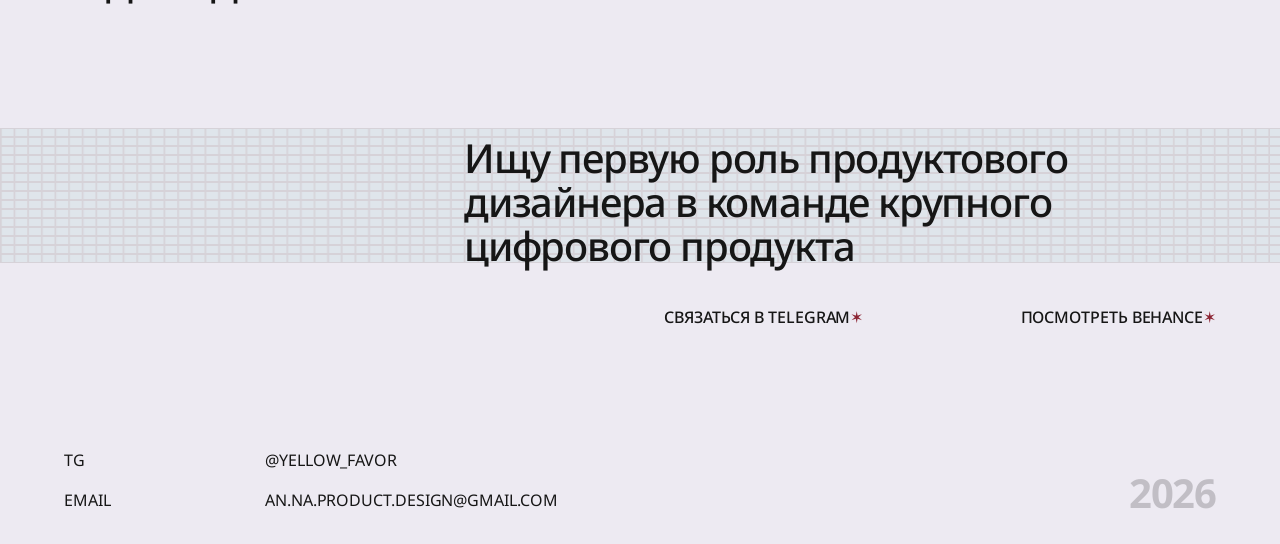
==== commit f370948d: "refactor: reorganize styles and fonts" ====
--- a/index.html
+++ b/index.html
@@ -7,10 +7,13 @@
     <meta name="viewport" content="width=device-width, initial-scale=1.0">
     <title>Портфолио Анна Семенова</title>
 
-    <link rel="stylesheet" href="styles.css?v=18" />
-    <link rel="stylesheet" href="site-header.css?v=1" />
-
-
+    <link rel="preconnect" href="https://fonts.googleapis.com">
+    <link rel="preconnect" href="https://fonts.gstatic.com" crossorigin>
+    <link href="https://fonts.googleapis.com/css2?family=Noto+Sans:ital,wght@0,100..900;1,100..900&display=swap" rel="stylesheet">
+    
+    <link rel="stylesheet" href="./styles/root.css">
+    <link rel="stylesheet" href="./styles/styles.css?v=18" />
+    <link rel="stylesheet" href="./styles/site-header.css?v=1" />
 </head>
 
 <body>
@@ -20,7 +23,8 @@
                     class="text-accent">АНЯ</span></a></h1>
 
         <nav>
-            <button class="menu-toggle" type="button" aria-expanded="false" aria-controls="primary-navigation">МЕНЮ</button>
+            <button class="menu-toggle" type="button" aria-expanded="false"
+                aria-controls="primary-navigation">МЕНЮ</button>
             <ul id="primary-navigation">
                 <li><a href="#projects" class="nav-link">Проекты</a></li>
                 <li><a href="#background" class="nav-link">Бэкграунд</a></li>
@@ -37,7 +41,8 @@
             <div class="hero-poster">
                 <div class="hero-poster-text">
                     <p>Я продуктовый дизайнер с бэкграундом<br />в математике, экономике и анализе данных.</p>
-                    <p>После нескольких лет работы актуарием<br />я решила сменить профессию и окончила<br />магистратуру по продуктовому дизайну</p>
+                    <p>После нескольких лет работы актуарием<br />я решила сменить профессию
+                        и окончила<br />магистратуру по продуктовому дизайну</p>
                 </div>
             </div>
             <div class="hero-photo"></div>
@@ -75,29 +80,37 @@
                             <p class="project-eyebrow">01 / ДИПЛОМНЫЙ ПРОЕКТ</p>
                             <h3>ПОГНАЛИ!</h3>
                             <p class="project-subtitle">Агрегатор активных туров по России</p>
-                            <div class="project-meta"><span>UX RESEARCH · PRODUCT DESIGN · MOBILE</span><span>Соло · 2025 ↗</span></div>
-                        </div>
-                        <img class="project-card-image" src="./images/project-pognali-media@2x.png" alt="Экраны приложения для поиска активных туров">
+                            <div class="project-meta"><span>UX RESEARCH · PRODUCT DESIGN · MOBILE</span><span>Соло ·
+                                    2025 ↗</span></div>
+                        </div>
+                        <img class="project-card-image" src="images/project-pognali-media@2x.png"
+                            alt="Экраны приложения для поиска активных туров">
                     </a>
                 </article>
                 <article class="project project-second">
                     <a class="project-case-link" href="case-mts-link.html" aria-label="Открыть кейс «МТС Линк»">
                         <div class="project-copy">
-                            <p class="project-eyebrow">02 / КОМАНДНЫЙ ПРОЕКТ</p><h3>МТС ЛИНК</h3>
+                            <p class="project-eyebrow">02 / КОМАНДНЫЙ ПРОЕКТ</p>
+                            <h3>МТС ЛИНК</h3>
                             <p class="project-subtitle">Исследование и концепция сервиса «Встречи»</p>
-                            <div class="project-meta"><span>WEB · TEAMWORK · B2B</span><span>3 дизайнера · 2024 ↗</span></div>
-                        </div>
-                        <img class="project-card-image" src="./images/project-mts-media@2x.png" alt="Экраны сервиса МТС Линк">
+                            <div class="project-meta"><span>WEB · TEAMWORK · B2B</span><span>3 дизайнера · 2024 ↗</span>
+                            </div>
+                        </div>
+                        <img class="project-card-image" src="images/project-mts-media@2x.png"
+                            alt="Экраны сервиса МТС Линк">
                     </a>
                 </article>
                 <article class="project project-third">
                     <a class="project-case-link" href="case-foliant.html" aria-label="Открыть кейс «Фолиант»">
                         <div class="project-copy">
-                            <p class="project-eyebrow">03 / СОЛО-ПРОЕКТ</p><h3>ФОЛИАНТ</h3>
+                            <p class="project-eyebrow">03 / СОЛО-ПРОЕКТ</p>
+                            <h3>ФОЛИАНТ</h3>
                             <p class="project-subtitle">Тёплое приложение для чтения книг</p>
-                            <div class="project-meta"><span>UI DESIGN · HIG · VISUAL CONCEPT</span><span>Соло · 2024 ↗</span></div>
-                        </div>
-                        <img class="project-card-image" src="./images/project-foliant-media@2x.png" alt="Экран приложения для чтения книг">
+                            <div class="project-meta"><span>UI DESIGN · HIG · VISUAL CONCEPT</span><span>Соло · 2024
+                                    ↗</span></div>
+                        </div>
+                        <img class="project-card-image" src="images/project-foliant-media@2x.png"
+                            alt="Экран приложения для чтения книг">
                     </a>
                 </article>
             </div>
@@ -120,7 +133,8 @@
                             </div>
                         </div>
                         <div class="column-description">
-                            <p class="body-regular">Сопровождала студентов младших курсов магистратуры: модерировала встречи,
+                            <p class="body-regular">Сопровождала студентов младших курсов магистратуры: модерировала
+                                встречи,
                                 помогала преподавателям проверять задания и давать обратную связь. Работа на курсе
                                 помогла мне систематизировать собственные знания и глубже погрузиться в UI-дизайн.</p>
                         </div>
@@ -136,10 +150,14 @@
                         </div>
                         <div class="column-description">
                             <div class="body-regular">
-                                <p>Работала с базами данных в SQL, рассчитывала страховые тарифы и собирала аналитические
-                                    модели. Постепенно стала всё больше внимания уделять тому, как представить сложные расчёты понятно и наглядно.</p>
-                                <p>Со временем ко мне стали обращаться за графиками и презентациями команды из разных отделов. В том
-                                    числе я готовила материалы для генерального директора, которые он использовал в выступлениях перед правлением Сбера.</p>
+                                <p>Работала с базами данных в SQL, рассчитывала страховые тарифы и собирала
+                                    аналитические
+                                    модели. Постепенно стала всё больше внимания уделять тому, как представить сложные
+                                    расчёты понятно и наглядно.</p>
+                                <p>Со временем ко мне стали обращаться за графиками и презентациями команды из разных
+                                    отделов. В том
+                                    числе я готовила материалы для генерального директора, которые он использовал
+                                    в выступлениях перед правлением Сбера.</p>
                             </div>
                         </div>
                     </div>
@@ -164,7 +182,8 @@
                             </div>
                         </div>
                         <div class="column-description">
-                            <p class="body-regular">Здесь я погрузилась в продуктовый дизайн и прошла весь путь от исследований и поиска идеи
+                            <p class="body-regular">Здесь я погрузилась в продуктовый дизайн и прошла весь путь
+                                от исследований и поиска идеи
                                 до создания интерактивного прототипа. Выпускным проектом стало приложение для поиска
                                 туров
                                 по России, которое я спроектировала самостоятельно.</p>
@@ -176,11 +195,13 @@
                                 <p class="body-regular" style="color: rgba(22, 22, 22, 0.55);">2018–2022</p>
                             </div>
                             <div class="column-university">
-                                <p class="body-medium">Бакалавриат по направлению «Экономика», РЭУ им. Г. В. Плеханова</p>
-                            </div>
-                        </div>
-                        <div class="column-description">
-                            <p class="body-regular">Профиль «Цифровая экономика». Научилась строить прогнозы, анализировать большие объемы
+                                <p class="body-medium">Бакалавриат по направлению «Экономика», РЭУ им. Г. В. Плеханова
+                                </p>
+                            </div>
+                        </div>
+                        <div class="column-description">
+                            <p class="body-regular">Профиль «Цифровая экономика». Научилась строить прогнозы,
+                                анализировать большие объемы
                                 данных и работать со статистическими показателями. Хорошо понимаю возможности
                                 количественных методов. И узнала на практике, что далеко не всё важное можно посчитать.
                             </p>
@@ -196,7 +217,8 @@
                             </div>
                         </div>
                         <div class="column-description">
-                            <p class="body-regular">Во время ковидных ограничений... Научилась быстро адаптироваться к новым условиям,
+                            <p class="body-regular">Во время ковидных ограничений... Научилась быстро адаптироваться
+                                к новым условиям,
                                 прокачала английский язык und ein bisschen Deutsch. Влюбилась в Баухаус.</p>
                         </div>
                     </div>
@@ -212,8 +234,13 @@
 
             <div class="about-intro">
                 <div class="about-intro-copy body-regular">
-                    <p>Сколько себя помню, меня всегда привлекали визуальный порядок и продуманная подача. Ещё не зная, как это называется, я разглядывала рекламу и оформление книг, изучала интерфейсы и пыталась понять, почему одними вещами пользоваться удобно и приятно, а другими — нет.</p>
-                    <p>В продуктовом дизайне меня зацепил сам процесс: заметить проблему, разобраться, чего хотят люди, и придумать решение, которое будет одновременно полезным и жизнеспособным. Я много лет живу в окружении айтишников, и в какой-то момент мне стало мало наблюдать за созданием цифровых продуктов со стороны. Теперь очень хочется нырнуть в эту работу с головой.</p>
+                    <p>Сколько себя помню, меня всегда привлекали визуальный порядок и продуманная подача. Ещё не зная,
+                        как это называется, я разглядывала рекламу и оформление книг, изучала интерфейсы и пыталась
+                        понять, почему одними вещами пользоваться удобно и приятно, а другими — нет.</p>
+                    <p>В продуктовом дизайне меня зацепил сам процесс: заметить проблему, разобраться, чего хотят люди,
+                        и придумать решение, которое будет одновременно полезным и жизнеспособным. Я много лет живу
+                        в окружении айтишников, и в какой-то момент мне стало мало наблюдать за созданием цифровых
+                        продуктов со стороны. Теперь очень хочется нырнуть в эту работу с головой.</p>
                 </div>
                 <p class="about-question">
                     <span>Почему именно</span>
@@ -234,12 +261,16 @@
                         <div class="facts-count"><strong>3</strong><span>факта</span></div>
                         <div class="fact body-regular">
                             <p class="fact-title"><span class="desktop-prefix">01 / </span>Мечта 14-летней Ани</p>
-                            <p>Ханса Циммера я люблю ещё с юношества. Недавно специально отправилась с друзьями в евротур ради его концерта. А чтобы полностью растворяться в такой музыке, я увлеклась коллекционированием винила.</p>
+                            <p>Ханса Циммера я люблю ещё с юношества. Недавно специально отправилась с друзьями
+                                в евротур ради его концерта. А чтобы полностью растворяться в такой музыке, я увлеклась
+                                коллекционированием винила.</p>
                         </div>
                     </div>
                     <div class="fact body-regular">
                         <p class="fact-title"><span class="desktop-prefix">02 / </span>Путешествия, горы и мосты</p>
-                        <p>Я побывала более чем в 50 странах, но за перезагрузкой всегда возвращаюсь на Кавказ. Швейцарию люблю за дизайн для людей, поезда и горы, а самым красивым городом мира считаю Петербург, хотя родилась в Москве. Живу в Питере и не представляю места для жизни лучше!</p>
+                        <p>Я побывала более чем в 50 странах, но за перезагрузкой всегда возвращаюсь на Кавказ.
+                            Швейцарию люблю за дизайн для людей, поезда и горы, а самым красивым городом мира считаю
+                            Петербург, хотя родилась в Москве. Живу в Питере и не представляю места для жизни лучше!</p>
                     </div>
                 </div>
             </div>
@@ -253,16 +284,20 @@
                 <p><em>С ГОЛОВОЙ</em></p>
             </div>
             <div class="newton-story">
-                <img src="./images/newton-overhead.png" alt="Ньютон среди камней" class="newton-photo newton-overhead">
+                <img src="images/newton-overhead.png" alt="Ньютон среди камней" class="newton-photo newton-overhead">
                 <div class="newton-copy">
-                    <p class="newton-title"><span class="desktop-prefix">03 / </span><em>Ньютон</em> — это мой корги!</p>
+                    <p class="newton-title"><span class="desktop-prefix">03 / </span><em>Ньютон</em> — это мой корги!
+                    </p>
                     <div class="body-regular">
-                        <p>Получил своё имя за свои необычайно умные глаза, которыми разговаривает лучше некоторых людей.</p>
+                        <p>Получил своё имя за свои необычайно умные глаза, которыми разговаривает лучше некоторых
+                            людей.</p>
                         <p>Ещё Ньютон знает тысячу и один способ поворчать.</p>
-                        <p>Компанию ему составляют две замечательные морские свинки: пугливая Зоя и любопытная Миша. Мы все очень разные, но живём удивительно дружно.</p>
-                    </div>
-                </div>
-                <img src="./images/newton-portrait.png" alt="Портрет корги Ньютона" class="newton-photo newton-portrait">
+                        <p>Компанию ему составляют две замечательные морские свинки: пугливая Зоя и любопытная Миша.
+                            Мы все очень разные, но живём удивительно дружно.</p>
+                    </div>
+                </div>
+                <img src="images/newton-portrait.png" alt="Портрет корги Ньютона"
+                    class="newton-photo newton-portrait">
             </div>
         </section>
 
@@ -272,7 +307,8 @@
 
                 <div class="contacts-goal">
                     <div class="contacts-goal-text">
-                        <p class="contacts-goal-desktop">Ищу первую роль продуктового<br>дизайнера в команде крупного<br>цифрового продукта</p>
+                        <p class="contacts-goal-desktop">Ищу первую роль продуктового<br>дизайнера в команде
+                            крупного<br>цифрового продукта</p>
                         <p class="contacts-goal-mobile" aria-hidden="true">
                             <span>Ищу первую роль</span>
                             <span>продуктового дизайнера</span>
@@ -282,7 +318,8 @@
                     </div>
                     <div class="contacts-actions">
                         <a href="https://t.me/yellow_favor">СВЯЗАТЬСЯ В TELEGRAM <span class="text-accent">✶</span></a>
-                        <a href="https://www.behance.net/an_na_sem" target="_blank" rel="noopener noreferrer">ПОСМОТРЕТЬ BEHANCE <span class="text-accent">✶</span></a>
+                        <a href="https://www.behance.net/an_na_sem" target="_blank" rel="noopener noreferrer">ПОСМОТРЕТЬ
+                            BEHANCE <span class="text-accent">✶</span></a>
                     </div>
                 </div>
 
@@ -301,4 +338,4 @@
     <script src="site-header.js" defer></script>
 </body>
 
-</html>
+</html>
--- a/styles/root.css
+++ b/styles/root.css
@@ -0,0 +1,24 @@
+:root {
+    /* Color tokens */
+    --site-header-height: clamp(88px, 8.75vw, 112px);
+    --primary-color: #8C2433;
+    --secondary-color: #EDEAF2;
+    --tertiary-color: #161616;
+    --surface-color: #FFFCFA;
+
+    /* borders tokens */
+    --border-size: 1px;
+    --border-color: #C9C9C9;
+
+    /* Typography tokens */
+    --base-font-size: 16px;
+    --base-line-height: 24px;
+    --base-font-family: 'Noto Sans', -apple-system, BlinkMacSystemFont, 'Segoe UI', Roboto, sans-serif;
+
+    /* shared-components tokens */
+    --site-header-height: clamp(88px, 8.75vw, 112px);
+
+    /* Reset tokens */
+    --base-padding: 0;
+    --base-margin: 0;
+}
--- a/styles/styles.css
+++ b/styles/styles.css
@@ -0,0 +1,1835 @@
+*,
+*::before,
+*::after {
+    box-sizing: border-box;
+}
+
+[hidden] {
+    display: none !important;
+}
+
+/* 1. Define global variables inside :root */
+:root {
+    /* Responsive desktop layout tokens (1024–1920px) */
+    --page-gutter: clamp(32px, 5vw, 64px);
+    --canvas-width: min(100vw, 1280px);
+    --content-max-width: 1440px;
+    --content-inline: max(var(--page-gutter), calc((100vw - var(--content-max-width)) / 2));
+    --grid-gap: clamp(24px, 3.75vw, 48px);
+    --half-column: calc((var(--canvas-width) - 2 * var(--page-gutter) - var(--grid-gap)) / 2);
+    --hero-goal-width: min(753px, 58.83vw);
+
+    /* Figma uses a 1152px content grid inside the 1280px desktop canvas. */
+    --fixed-layout-max-width: 1152px;
+    --fixed-layout-inline: max(var(--page-gutter), calc((100vw - var(--fixed-layout-max-width)) / 2));
+    --hero-media-width: min(552px, var(--half-column), calc((100vh - var(--header-height) - var(--section-padding-top) - var(--section-padding-bottom)) * 0.8625));
+
+    /* Vertical rhythm tokens */
+    --section-padding-top: 32px;
+    --section-padding-bottom: 48px;
+    --header-height: clamp(88px, 8.75vw, 112px);
+}
+
+/* 2. Use them anywhere in your stylesheet */
+html {
+    height: 100%;
+    scroll-behavior: smooth;
+}
+
+@media (prefers-reduced-motion: reduce) {
+    html {
+        scroll-behavior: auto;
+    }
+}
+
+body {
+    min-height: 100%;
+
+    padding: var(--base-padding);
+    margin: var(--base-margin);
+
+    font-family: var(--base-font-family);
+    font-size: var(--base-font-size);
+    line-height: var(--base-line-height);
+
+    color: var(--tertiary-color);
+    background-color: var(--surface-color);
+}
+
+header,
+main {
+    width: min(100%, 1280px);
+    margin-inline: auto;
+}
+
+/* Russian body copy may hyphenate, while headings keep whole words. */
+p {
+    overflow-wrap: normal;
+    word-break: normal;
+}
+
+.body-regular,
+.hero-poster-text {
+    hyphens: auto;
+    text-wrap: pretty;
+}
+
+h1,
+h2,
+h3,
+.h1,
+.h2,
+.nav-link,
+.about-question,
+.dive-plaque,
+.newton-title,
+.contacts-goal-text,
+.contacts-actions {
+    hyphens: none;
+    text-wrap: balance;
+}
+
+h1 {
+    color: var(--tertiary-color);
+
+    /* Headline/H1  */
+    font-family: var(--main-font);
+    font-size: 2.5rem;
+    font-style: normal;
+    font-weight: 500;
+    line-height: 44px;
+    /* 110% */
+    letter-spacing: -1.2px;
+}
+
+.h1 {
+    color: var(--tertiary-color);
+
+    /* Headline/H1  */
+    font-family: var(--main-font);
+    font-size: 2.5rem;
+    font-style: normal;
+    font-weight: 500;
+    line-height: 44px;
+    /* 110% */
+    letter-spacing: -1.2px;
+}
+
+h2 {
+    /* Headline/H2 */
+    font-family: var(--main-font);
+    font-size: 2.25rem;
+    font-style: normal;
+    font-weight: 500;
+    line-height: 95%;
+    /* 34.2px */
+    letter-spacing: 0.36px;
+    text-transform: uppercase;
+    text-box-trim: trim-both;
+    text-box-edge: cap alphabetic;
+}
+
+.h2 {
+    /* Headline/H2 */
+    font-family: var(--main-font);
+    font-size: 2.25rem;
+    font-style: normal;
+    font-weight: 500;
+    line-height: 95%;
+    /* 34.2px */
+    letter-spacing: 0.36px;
+    text-transform: uppercase;
+    text-box-trim: trim-both;
+    text-box-edge: cap alphabetic;
+}
+
+p {
+    display: block;
+    margin-block-start: 0;
+    margin-block-end: 0;
+    margin-inline-start: 0px;
+    margin-inline-end: 0px;
+    unicode-bidi: isolate;
+}
+
+.body-regular {
+    color: var(--tertiary-color);
+
+    /* Body/Regular */
+    font-family: var(--main-font);
+    font-size: var(--base-font-size);
+    font-style: normal;
+    font-weight: 400;
+    line-height: 24px;
+    /* 150% */
+    letter-spacing: -0.08px;
+}
+
+.body-medium {
+    color: var(--tertiary-color);
+
+    /* Body/Medium */
+    font-family: var(--main-font);
+    font-size: var(--base-font-size);
+    font-style: normal;
+    font-weight: 400;
+    line-height: 24px; /* 150% */
+    letter-spacing: -0.08px;
+    text-transform: uppercase;
+}
+
+button {
+    font: inherit;
+    color: inherit;
+    background: none;
+    border: 0;
+    padding: var(--base-padding);
+}
+
+.menu-toggle { display: none; }
+
+header {
+    position: sticky;
+    top: 0;
+    z-index: 100;
+    display: flex;
+    justify-content: space-between;
+    height: var(--header-height);
+    align-items: center;
+    padding-inline: var(--content-inline);
+    background-color: #fff;
+}
+
+header h1 {
+    flex-shrink: 0;
+    font-size: clamp(1.875rem, 3.125vw, 2.5rem);
+}
+
+.home-link {
+    color: inherit;
+    text-decoration: none;
+}
+
+.home-link:focus-visible {
+    outline: 2px solid var(--primary-color);
+    outline-offset: 4px;
+}
+
+nav ul {
+    display: flex;
+    justify-content: space-between;
+    gap: clamp(8px, 1.25vw, 16px);
+    list-style: none;
+    margin: 0;
+    padding: 0;
+    width: var(--half-column);
+}
+
+.nav-link {
+    font-size: clamp(0.75rem, 1.25vw, 1rem);
+    white-space: nowrap;
+    text-transform: uppercase;
+    text-decoration: none;
+    color: var(--tertiary-color);
+    padding: clamp(10px, 1.25vw, 16px);
+}
+
+.nav-link:hover {
+    text-transform: uppercase;
+    text-decoration: none;
+    color: var(--primary-color);
+    background-color: var(--secondary-color);
+    border-radius: 4px;
+}
+
+.nav-link:focus {
+    text-transform: uppercase;
+    text-decoration: none;
+    color: var(--primary-color);
+    background-color: var(--secondary-color);
+    border-radius: 4px;
+    outline: none;
+}
+
+.text-accent {
+    color: var(--primary-color);
+}
+
+.content-section {
+    height: 100vh;
+    scroll-margin-top: var(--header-height);
+    padding: var(--section-padding-top) var(--content-inline) var(--section-padding-bottom);
+}
+
+.content-section:first-of-type {
+    /* flex-grow заставит первую секцию занять строго оставшееся пространство первого экрана */
+    height: calc(100vh - var(--header-height));
+}
+
+.section-name {
+    height: 62px;
+    display: flex;
+    justify-content: end;
+}
+
+.section-name h2 {
+    margin: 0;
+    width: 557px;
+    text-align: right;
+}
+
+.section-name.start {
+    justify-content: start;
+}
+
+/*---- первый section ----*/
+
+.hero-section {
+    position: relative;
+    display: flex;
+    padding: var(--section-padding-top) var(--fixed-layout-inline) var(--section-padding-bottom);
+    justify-content: space-between;
+    align-items: flex-start;
+    flex: 1 0 0;
+    align-self: stretch;
+    background-color: var(--secondary-color);
+}
+
+.hero-poster {
+    position: relative;
+    width: var(--hero-media-width);
+    max-height: calc(100vh - var(--header-height) - var(--section-padding-top) - var(--section-padding-bottom));
+    aspect-ratio: 552 / 640;
+    flex-shrink: 0;
+    background: lightgray url("../images/hero-poster.png") center / 100% 100% no-repeat;
+}
+
+.hero-poster-text {
+    position: absolute;
+    top: 15%;
+    left: 36.23%;
+    right: 0;
+    display: flex;
+    flex-direction: column;
+    gap: clamp(19px, 1.875vw, 24px);
+    font-size: clamp(0.8rem, 1.25vw, 1rem);
+    line-height: 1.5;
+}
+
+@media (max-width: 1100px) {
+    .hero-poster-text {
+        left: 45%;
+        font-size: 0.75rem;
+        line-height: 1.4;
+    }
+}
+
+.hero-photo {
+    width: var(--hero-media-width);
+    aspect-ratio: 552 / 352;
+
+    background: lightgray url("../images/hero-photo.png") center / 100% 100% no-repeat;
+}
+
+.describe-section {
+    display: flex;
+    width: var(--hero-goal-width);
+    height: 256px;
+    flex-direction: column;
+    justify-content: space-between;
+    align-items: flex-start;
+
+    position: absolute;
+    right: var(--fixed-layout-inline);
+    bottom: var(--section-padding-bottom);
+}
+
+@media (min-width: 1101px) {
+    .describe-section {
+        top: calc(var(--section-padding-top) + var(--hero-media-width) * 0.637681 + 32px);
+        bottom: var(--section-padding-bottom);
+        height: auto;
+    }
+}
+
+.describe-text-section {
+    position: relative;
+    z-index: 0;
+    display: flex;
+    align-items: flex-start;
+    align-self: stretch;
+}
+
+.describe-text-section::before {
+    content: "";
+    position: absolute;
+    z-index: -1;
+    top: -8px;
+    left: 1px;
+    width: 752px;
+    height: 135px;
+    background: url("../images/hero-grid.svg") center / 100% 100% no-repeat;
+}
+
+.describe-text {
+    font-size: clamp(2rem, 3.125vw, 2.5rem);
+    /* Display */
+    font-style: normal;
+    font-weight: 500;
+    line-height: clamp(36px, 3.44vw, 44px);
+    /* 110% */
+    letter-spacing: -1.2px;
+}
+
+.describe-text-mobile,
+.contacts-goal-mobile {
+    display: none;
+}
+
+.links {
+    width: 100%;
+    height: 44px;
+    flex-shrink: 0;
+}
+
+.link-cv {
+    display: inline-flex;
+    min-height: 44px;
+    align-items: flex-end;
+
+    position: absolute;
+
+    /* Action */
+    font-weight: 500;
+    line-height: 24px;
+    /* 150% */
+    letter-spacing: -0.08px;
+    text-transform: uppercase;
+}
+
+.link-telegram {
+    display: inline-flex;
+    min-height: 44px;
+    align-items: flex-end;
+
+    position: absolute;
+    right: 0;
+
+    /* Action */
+    font-weight: 500;
+    line-height: 24px;
+    /* 150% */
+    letter-spacing: -0.08px;
+    text-transform: uppercase;
+    color: inherit;
+    text-decoration: none;
+}
+
+/*---- второй section ----*/
+
+.projects-section {
+    height: calc(100vh - var(--header-height));
+    display: flex;
+    flex-direction: column;
+}
+
+.projects-grid {
+    flex: 1;
+    min-height: 0;
+
+    display: grid;
+    grid-template-columns: repeat(2, minmax(0, 1fr));
+    grid-template-rows: repeat(2, minmax(0, 1fr));
+    gap: 2rem;
+}
+
+.wide {
+    grid-column: 1 / -1;
+}
+
+.project {
+    position: relative;
+    display: flex;
+    min-width: 0;
+    min-height: 0;
+    overflow: hidden;
+
+    border: var(--border-size) solid var(--border-color);
+}
+
+.project-copy {
+    position: relative;
+    z-index: 2;
+    display: flex;
+    flex-direction: column;
+    width: 352px;
+    height: 100%;
+    padding: 24px;
+    background: var(--surface-color);
+}
+
+.project-case-link {
+    display: flex;
+    width: 100%;
+    height: 100%;
+    color: inherit;
+    text-decoration: none;
+}
+
+.project-card-image {
+    display: block;
+    width: calc(100% - 352px);
+    height: 100%;
+    object-fit: cover;
+}
+
+.project-case-link .project-copy { display: flex; }
+
+.project-copy h3 { margin: auto 0 0; font-size: 2rem; line-height: 1; }
+.project-eyebrow { font-size: 0.75rem; font-weight: 600; }
+.project-subtitle { margin-top: 40px; font-size: 0.9375rem; line-height: 19px; }
+.project-meta { display: flex; margin-top: auto; flex-direction: column; gap: 16px; font-size: 0.6875rem; text-transform: uppercase; }
+.project-preview { flex: 1; background: var(--primary-color); }
+.project iframe { flex: 1; }
+
+.project iframe {
+    width: 100%;
+    height: 100%;
+    border: 0;
+}
+
+.project.project-first {
+    background-color: var(--surface-color);
+}
+
+.project-first .project-copy { width: 552px; }
+.project-first .project-copy h3 { font-size: 3rem; }
+.project-first .project-card-image { width: 600px; }
+
+.project.project-second {
+    background-color: var(--secondary-color);
+}
+
+.project-second .project-copy,
+.project-second .project-card-image {
+    height: 176px;
+}
+
+.project-second .project-meta {
+    position: absolute;
+    top: 176px;
+    left: 0;
+    width: 552px;
+    height: 96px;
+    padding: 24px;
+    color: var(--surface-color);
+    background: var(--tertiary-color);
+}
+
+.project.project-third {
+    background-color: var(--tertiary-color);
+}
+
+/*---- третий section ----*/
+
+.background-section {
+    height: calc(100vh - var(--header-height));
+    display: flex;
+    flex-direction: column;
+    padding-inline: var(--fixed-layout-inline);
+    background-color: #fffcfa;
+}
+
+.expirience {
+    display: flex;
+    flex-direction: column;
+    align-items: flex-start;
+    align-self: stretch;
+    margin-top: auto;
+    padding-top: 32px;
+}
+
+.expirience h3 {
+    margin: 0;
+}
+
+.expirience-table {
+    display: flex;
+    padding-top: 64px;
+    flex-direction: column;
+    align-items: flex-start;
+    gap: 32px;
+    align-self: stretch;
+}
+
+.expirience-table .expirience-row {
+    display: flex;
+    align-items: flex-start;
+    gap: 48px;
+    align-self: stretch;
+}
+
+.expirience-table .expirience-row .column-date-university {
+    display: flex;
+    align-items: flex-start;
+    gap: 48px;
+    flex: 1 0 0;
+}
+
+.expirience-table .expirience-row .column-date-university .column-date {
+    display: flex;
+    width: 152px;
+    align-items: center;
+    gap: 10px;
+}
+
+.expirience-table .expirience-row .column-date-university .column-university {
+    display: flex;
+    justify-content: flex-start;
+    align-items: center;
+    gap: 10px;
+    flex: 1 0 0;
+}
+
+.expirience-table .expirience-row .column-description {
+    display: flex;
+    justify-content: center;
+    align-items: center;
+    gap: 10px;
+    flex: 1 0 0;
+}
+
+/*---- почему дизайн ----*/
+
+.about-section {
+    height: auto;
+    padding-inline: var(--fixed-layout-inline);
+    background-color: #fffcfa;
+}
+
+.about-first {
+    display: flex;
+    flex-direction: column;
+    min-height: 720px;
+    padding-bottom: 0;
+}
+
+.about-heading {
+    height: 96px;
+    flex-shrink: 0;
+}
+
+.about-heading h2 {
+    margin: 0 0 16px;
+}
+
+.about-subheading {
+    padding-left: 200px;
+    font-size: 2.5rem;
+    font-weight: 500;
+    line-height: 44px;
+    letter-spacing: -1.2px;
+}
+
+.about-subheading em,
+.dive-plaque em,
+.newton-title em {
+    font-weight: inherit;
+}
+
+.about-intro {
+    display: grid;
+    grid-template-columns: minmax(0, 752px) minmax(0, 352px);
+    justify-content: end;
+    gap: 48px;
+    padding: 32px 0;
+}
+
+.about-intro-copy {
+    display: flex;
+    flex-direction: column;
+    gap: 16px;
+}
+
+.about-intro-copy > p,
+.fact > p,
+.newton-title,
+.newton-copy .body-regular {
+    text-box-trim: trim-both;
+    text-box-edge: cap alphabetic;
+}
+
+.about-question {
+    font-size: 2.5rem;
+    font-weight: 500;
+    line-height: 44px;
+    letter-spacing: -1.2px;
+    text-align: right;
+}
+
+.about-question span {
+    display: block;
+}
+
+.about-collage {
+    display: grid;
+    grid-template-columns: repeat(2, minmax(0, 1fr));
+    gap: var(--grid-gap);
+    height: clamp(274px, 27.03vw, 346px);
+    flex: 0 0 clamp(274px, 27.03vw, 346px);
+    margin-top: auto;
+}
+
+.about-mountain {
+    background-image: url("../images/about-mountain.png");
+    background-repeat: no-repeat;
+    background-size: 100% auto;
+    filter: grayscale(1);
+}
+
+.about-mountain-top {
+    background-position: center calc(-1 * clamp(34px, 3.36vw, 43px));
+}
+
+.dive-plaque-mobile {
+    display: none;
+}
+
+.about-facts {
+    display: flex;
+    flex-direction: column;
+    justify-content: space-between;
+    min-width: 0;
+}
+
+.facts-top {
+    display: grid;
+    grid-template-columns: clamp(100px, 11.875vw, 152px) minmax(0, 1fr);
+}
+
+.facts-count {
+    display: flex;
+    flex-direction: column;
+    color: var(--primary-color);
+    font-size: clamp(2rem, 3.125vw, 2.5rem);
+    font-weight: 500;
+    line-height: clamp(36px, 3.44vw, 44px);
+    letter-spacing: -1.2px;
+}
+
+.facts-count strong {
+    height: clamp(102px, 10vw, 128px);
+    font-size: clamp(6.7rem, 10.45vw, 8.36rem);
+    font-weight: 500;
+    line-height: 1;
+    letter-spacing: -4px;
+}
+
+.fact {
+    display: flex;
+    flex-direction: column;
+    gap: clamp(8px, 1.25vw, 16px);
+}
+
+@media (max-width: 1100px) {
+    .about-facts .body-regular {
+        font-size: 0.8125rem;
+        line-height: 18px;
+    }
+}
+
+.fact-title {
+    font-weight: 700;
+}
+
+.about-second {
+    position: relative;
+    height: 832px;
+    min-height: 832px;
+    padding-top: 0;
+    display: flex;
+    flex-direction: column;
+}
+
+.about-mountain-bottom {
+    width: calc((100% - var(--grid-gap)) / 2);
+    height: clamp(241px, 23.75vw, 304px);
+    flex-shrink: 0;
+    background-position: center calc(-1 * clamp(308px, 30.39vw, 389px));
+}
+
+.dive-plaque {
+    position: absolute;
+    top: clamp(38px, 3.75vw, 48px);
+    right: var(--fixed-layout-inline);
+    z-index: 1;
+    width: min(752px, 58.75vw);
+    height: clamp(128px, 12.5vw, 160px);
+    padding: clamp(12px, 1.25vw, 16px) 0 clamp(12px, 1.25vw, 16px) clamp(96px, 11.875vw, 152px);
+    overflow: hidden;
+    background-color: var(--secondary-color);
+    font-size: clamp(2rem, 3.125vw, 2.5rem);
+    font-weight: 500;
+    line-height: clamp(35px, 3.44vw, 44px);
+    letter-spacing: -1.2px;
+}
+
+.newton-story {
+    display: grid;
+    grid-template-columns: repeat(3, minmax(0, 1fr));
+    grid-template-rows: minmax(0, 1fr);
+    column-gap: var(--grid-gap);
+    align-items: end;
+    height: clamp(384px, 37.5vw, 480px);
+    flex: 0 0 clamp(384px, 37.5vw, 480px);
+    min-height: 0;
+    padding-top: 32px;
+}
+
+.newton-photo {
+    display: block;
+    width: 100%;
+    height: auto;
+}
+
+.newton-overhead {
+    aspect-ratio: 352 / 448;
+}
+
+.newton-portrait {
+    aspect-ratio: 352 / 542;
+}
+
+.newton-copy {
+    display: flex;
+    height: 100%;
+    min-width: 0;
+    padding-top: clamp(28px, 3.44vw, 44px);
+    flex-direction: column;
+    justify-content: flex-end;
+    gap: clamp(24px, 2.5vw, 32px);
+}
+
+.newton-title {
+    font-size: clamp(2rem, 3.125vw, 2.5rem);
+    font-weight: 500;
+    line-height: clamp(36px, 3.44vw, 44px);
+    letter-spacing: -1.2px;
+}
+
+.newton-copy .body-regular {
+    font-size: clamp(0.875rem, 1.25vw, 1rem);
+    line-height: clamp(20px, 1.875vw, 24px);
+}
+
+/*---- контакты ----*/
+
+.contacts-section {
+    height: 608px;
+    min-height: 608px;
+    scroll-margin-top: var(--header-height);
+    background-color: #fffcfa;
+}
+
+.contacts-panel {
+    position: relative;
+    display: flex;
+    height: 608px;
+    padding: 32px 64px;
+    flex-direction: column;
+    justify-content: space-between;
+    overflow: hidden;
+    background-color: var(--secondary-color);
+}
+
+.contacts-heading {
+    width: 557px;
+    height: 48px;
+    margin: 0;
+}
+
+.contacts-goal {
+    position: relative;
+    z-index: 0;
+    display: flex;
+    width: 100%;
+    height: 193px;
+    flex-direction: column;
+    align-items: flex-end;
+    gap: 32px;
+}
+
+.contacts-goal::before {
+    content: "";
+    position: absolute;
+    z-index: -1;
+    top: -8px;
+    left: -64px;
+    width: 1280px;
+    height: 135px;
+    background: url("../images/contacts-grid.png") center / 100% 100% no-repeat;
+}
+
+.contacts-goal-text {
+    width: 752px;
+    height: 117px;
+    font-size: 2.5rem;
+    font-weight: 500;
+    line-height: 44px;
+    letter-spacing: -1.2px;
+    text-box-trim: trim-both;
+    text-box-edge: cap alphabetic;
+}
+
+.contacts-actions {
+    display: flex;
+    width: 552px;
+    height: 44px;
+    align-items: flex-end;
+    justify-content: space-between;
+}
+
+.contacts-actions a,
+.contacts-list a {
+    color: var(--tertiary-color);
+    text-decoration: none;
+}
+
+.contacts-actions a {
+    min-height: 44px;
+    display: flex;
+    align-items: flex-end;
+    font-size: 1rem;
+    font-weight: 500;
+    line-height: 24px;
+    letter-spacing: -0.08px;
+    text-transform: uppercase;
+}
+
+.contacts-footer {
+    display: flex;
+    height: 64px;
+    align-items: flex-end;
+    justify-content: space-between;
+}
+
+.contacts-list {
+    display: grid;
+    grid-template-columns: 47px 294px;
+    column-gap: 154px;
+    row-gap: 16px;
+    width: 495px;
+    margin: 0;
+    font-size: 1rem;
+    line-height: 24px;
+    letter-spacing: -0.08px;
+    text-transform: uppercase;
+}
+
+.contacts-list dt,
+.contacts-list dd {
+    margin: 0;
+    text-box-trim: trim-both;
+    text-box-edge: cap alphabetic;
+}
+
+.contacts-year {
+    opacity: 0.2;
+    font-size: 2.5rem;
+    font-weight: 700;
+    line-height: 0.95;
+    letter-spacing: -1.2px;
+    text-transform: uppercase;
+    text-box-trim: trim-both;
+    text-box-edge: cap alphabetic;
+}
+
+/*
+ * Desktop master layout
+ * The Figma source is a 1280 × 832 canvas. At wider viewport sizes the
+ * composition stays at 1280px and the browser shows empty side margins.
+ */
+@media (min-width: 1280px) {
+    :root {
+        --page-gutter: 64px;
+        --content-inline: 64px;
+        --fixed-layout-inline: 64px;
+        --grid-gap: 48px;
+        --half-column: 552px;
+        --hero-goal-width: 753px;
+        --hero-media-width: 552px;
+        --header-height: 112px;
+    }
+
+    header {
+        height: 112px;
+        padding-inline: 64px;
+    }
+
+    header h1 {
+        width: 552px;
+        font-size: 2.5rem;
+    }
+
+    nav ul {
+        width: 552px;
+        gap: 0;
+    }
+
+    .nav-link {
+        padding: 16px;
+        font-size: 1rem;
+    }
+
+    .content-section,
+    .content-section:first-of-type,
+    .projects-section,
+    .background-section {
+        height: 720px;
+    }
+
+    /* Hero: 64 / 552 / 48 / 552 / 64 */
+    .hero-section {
+        padding: 32px 64px 48px;
+    }
+
+    .hero-poster {
+        width: 552px;
+        height: 640px;
+        max-height: none;
+    }
+
+    .hero-poster-text {
+        top: 96px;
+        left: 200px;
+        gap: 24px;
+        font-size: 1rem;
+        line-height: 24px;
+    }
+
+    .hero-photo {
+        width: 552px;
+        height: 352px;
+    }
+
+    .describe-section {
+        top: auto;
+        right: 63px;
+        bottom: 48px;
+        width: 753px;
+        height: 256px;
+    }
+
+    .describe-text {
+        font-size: 2.5rem;
+        line-height: 44px;
+    }
+
+    /* Projects: 48px heading + 624px project grid + 48px footer space. */
+    .projects-section {
+        padding: 0 64px 48px;
+    }
+
+    .projects-section .section-name {
+        width: 1152px;
+        height: 48px;
+        justify-content: flex-start;
+        padding: 0;
+    }
+
+    .projects-section .section-name h2 {
+        text-align: left;
+    }
+
+    .projects-grid {
+        flex: 0 0 624px;
+        width: 1152px;
+        height: 624px;
+        grid-template-columns: 552px 552px;
+        grid-template-rows: 320px 272px;
+        gap: 32px 48px;
+    }
+
+    /* Background screens use the same exact 1152px table grid. */
+    #background {
+        padding: 0;
+        background-color: var(--surface-color);
+    }
+
+    #background .section-name {
+        height: 64px;
+        padding-inline: 64px;
+    }
+
+    #background .expirience {
+        height: 470px;
+        margin-top: auto;
+        padding: 32px 64px 48px;
+        background-color: var(--secondary-color);
+    }
+
+    #education {
+        padding: 32px 64px 48px;
+        background-color: var(--secondary-color);
+    }
+
+    #education .section-name {
+        width: 1152px;
+        height: 64px;
+    }
+
+    #education .expirience {
+        height: 385px;
+        margin-top: auto;
+        padding: 0;
+    }
+
+    .expirience-table {
+        width: 1152px;
+        padding-top: 64px;
+        gap: 32px;
+    }
+
+    .expirience-table .expirience-row {
+        width: 1152px;
+        gap: 48px;
+    }
+
+    .expirience-table .expirience-row .column-date-university,
+    .expirience-table .expirience-row .column-description {
+        flex: 0 0 552px;
+    }
+
+    /* About: two Figma frames, 720px then 832px. */
+    .about-first {
+        height: 720px;
+        min-height: 720px;
+        padding: 32px 64px 0;
+    }
+
+    .about-intro {
+        width: 1152px;
+        height: 246px;
+        grid-template-columns: 752px 352px;
+        gap: 48px;
+        padding: 32px 0;
+    }
+
+    .about-collage {
+        width: 1152px;
+        height: 346px;
+        flex-basis: 346px;
+        grid-template-columns: 552px 552px;
+        gap: 48px;
+    }
+
+    .about-mountain-top {
+        background-position: center -43px;
+    }
+
+    .facts-top {
+        grid-template-columns: 152px 400px;
+    }
+
+    .facts-count {
+        font-size: 2.5rem;
+        line-height: 44px;
+    }
+
+    .facts-count strong {
+        height: 128px;
+        font-size: 8.36rem;
+    }
+
+    .fact {
+        gap: 16px;
+    }
+
+    .about-second {
+        height: 832px;
+        min-height: 832px;
+        padding: 0 64px 48px;
+    }
+
+    .about-mountain-bottom {
+        width: 552px;
+        height: 304px;
+        background-position: center -389px;
+    }
+
+    .dive-plaque {
+        top: 48px;
+        right: 64px;
+        width: 752px;
+        height: 160px;
+        padding: 16px 0 16px 152px;
+        font-size: 2.5rem;
+        line-height: 44px;
+    }
+
+    .newton-story {
+        width: 1152px;
+        height: 480px;
+        flex-basis: 480px;
+        grid-template-columns: 352px 352px 352px;
+        gap: 48px;
+        padding-top: 32px;
+    }
+
+    .newton-copy {
+        padding-top: 44px;
+        gap: 32px;
+    }
+
+    .newton-title {
+        font-size: 2.5rem;
+        line-height: 44px;
+    }
+
+    .newton-copy .body-regular {
+        font-size: 1rem;
+        line-height: 24px;
+    }
+
+    /* Contacts are the 608px Figma panel under the sticky navigation. */
+    .contacts-section,
+    .contacts-panel {
+        width: 1280px;
+        height: 608px;
+        min-height: 608px;
+    }
+}
+
+/* Separate complete content chapters; compound Figma screens stay joined. */
+@media (min-width: 768px) {
+    #projects,
+    #background,
+    #reasons,
+    #contacts {
+        margin-top: 48px;
+    }
+}
+
+/*
+ * Mobile layout
+ * Figma source: 390px canvas, 24px gutters, 342px content column.
+ */
+@media (max-width: 767px) {
+    :root {
+        --mobile-gutter: 24px;
+        --mobile-content: calc(100vw - 2 * var(--mobile-gutter));
+        --header-height: 90px;
+    }
+
+    body,
+    header,
+    main {
+        width: 100%;
+        max-width: none;
+    }
+
+    h1,
+    .h1,
+    h2,
+    .h2 {
+        letter-spacing: -0.14px;
+    }
+
+    header {
+        height: 90px;
+        padding: 24px 24px 16px;
+        align-items: flex-start;
+        background-color: rgba(255, 252, 250, 0.88);
+        backdrop-filter: blur(8px);
+    }
+
+    header h1 {
+        width: min(260px, calc(100vw - 90px));
+        margin: 0;
+        font-size: 1.75rem;
+        line-height: 30px;
+        letter-spacing: 0;
+    }
+
+    .menu-toggle {
+        display: block;
+        position: relative;
+        z-index: 2;
+        font-size: 0.875rem;
+        font-weight: 500;
+        line-height: 20px;
+        white-space: nowrap;
+        cursor: pointer;
+    }
+
+    nav ul {
+        position: absolute;
+        inset: 90px 0 auto;
+        display: none;
+        width: 100%;
+        padding: 12px 24px 24px;
+        flex-direction: column;
+        gap: 0;
+        background: rgba(255, 252, 250, 0.98);
+        border-bottom: 1px solid rgba(22, 22, 22, 0.14);
+    }
+
+    nav.is-open ul { display: flex; }
+    nav .nav-link { display: block; padding: 14px 0; font-size: 1rem; }
+
+    .content-section,
+    .content-section:first-of-type,
+    .background-section,
+    .about-section {
+        width: 100%;
+        height: auto;
+        min-height: 0;
+        scroll-margin-top: 90px;
+    }
+
+    /* Hero */
+    .hero-section {
+        display: flex;
+        height: auto;
+        padding: 24px 24px 32px;
+        flex-direction: column;
+        gap: 24px;
+        overflow: hidden;
+    }
+
+    .hero-poster {
+        display: flex;
+        width: var(--mobile-content);
+        height: auto;
+        max-height: none;
+        min-height: 556px;
+        padding-top: 444px;
+        aspect-ratio: auto;
+        flex-direction: column;
+        background: url("../images/mobile-hero-primary.png") top center / 100% 420px no-repeat;
+    }
+
+    .hero-poster-text {
+        position: static;
+        display: flex;
+        width: 100%;
+        flex-direction: column;
+        gap: 16px;
+        font-size: 1rem;
+        line-height: 24px;
+    }
+
+    .hero-poster-text br {
+        display: none;
+    }
+
+    .hero-photo {
+        width: var(--mobile-content);
+        height: 218px;
+        aspect-ratio: auto;
+        background: url("../images/mobile-hero-secondary.png") center / 100% 100% no-repeat;
+    }
+
+    .describe-section {
+        position: static;
+        display: flex;
+        width: var(--mobile-content);
+        height: auto;
+        flex-direction: column;
+        gap: 24px;
+    }
+
+    .describe-text-section::before {
+        display: none;
+    }
+
+    .describe-text {
+        font-size: 2rem;
+        font-weight: 700;
+        line-height: 38px;
+        letter-spacing: -0.96px;
+    }
+
+    .describe-text br {
+        display: none;
+    }
+
+    .describe-text-desktop,
+    .contacts-goal-desktop {
+        display: none;
+    }
+
+    .describe-text-mobile,
+    .contacts-goal-mobile {
+        display: block;
+    }
+
+    .describe-text-mobile span,
+    .contacts-goal-mobile span {
+        display: block;
+    }
+
+    .links {
+        display: flex;
+        width: 100%;
+        height: auto;
+        flex-direction: column;
+        gap: 8px;
+    }
+
+    .link-cv,
+    .link-telegram {
+        position: static;
+        display: flex;
+        width: 100%;
+        height: 48px;
+        min-height: 48px;
+        align-items: center;
+        font-size: 1rem;
+    }
+
+    /* Projects: updated mobile Figma section, 342px cards and 24px rhythm. */
+    .projects-section {
+        display: flex;
+        height: 1088px;
+        padding: 40px 24px 56px;
+        flex-direction: column;
+        gap: 24px;
+        background: var(--surface-color);
+    }
+
+    .projects-section .section-name { display: block; width: 100%; height: 34px; }
+    .projects-section .section-name h2 { width: 100%; font-size: 1.75rem; line-height: 34px; text-align: left; }
+    .projects-grid { display: flex; width: 100%; height: auto; flex: 1; flex-direction: column; gap: 24px; }
+    .project { width: 100%; height: 280px; min-height: 280px; border: 1px solid #c9c9c9; }
+    .project.project-third { height: 326px; min-height: 326px; }
+    .project iframe, .project-preview { display: none; }
+    .project-card-image { display: none; }
+    .project-case-link .project-copy { display: flex; }
+    .project-copy, .project-first .project-copy {
+        width: 100%; height: 100%; padding: 20px; background: var(--surface-color);
+    }
+    .project-second .project-copy { height: 100%; }
+    .project-second .project-meta {
+        position: static;
+        width: auto;
+        height: auto;
+        padding: 0;
+        color: inherit;
+        background: transparent;
+    }
+    .project-first .project-copy, .project-third .project-copy { background: var(--secondary-color); }
+    .project-copy h3, .project-first .project-copy h3 { margin: 16px 0 0; font-size: 1.75rem; font-weight: 400; line-height: normal; }
+    .project-eyebrow { color: var(--primary-color); font-size: 1.75rem; font-weight: 400; line-height: normal; }
+    .project-subtitle { margin-top: 10px; font-size: 0.9375rem; line-height: normal; }
+    .project-meta { margin-top: auto; gap: 14px; font-size: 0.75rem; line-height: 14px; }
+    .project-meta span:last-child { display: flex; justify-content: space-between; }
+    .project-meta span:last-child::first-letter { text-transform: uppercase; }
+
+    /* Background: experience and education become one vertical list. */
+    #background,
+    #education {
+        display: flex;
+        padding: 0 24px;
+        background-color: var(--surface-color);
+    }
+
+    #background {
+        padding-top: 40px;
+    }
+
+    #background .section-name {
+        display: flex;
+        width: 100%;
+        height: auto;
+        justify-content: flex-start;
+    }
+
+    #background .section-name h2 {
+        width: 100%;
+        font-size: 1.75rem;
+        font-weight: 700;
+        line-height: 28px;
+        text-align: left;
+    }
+
+    #education .section-name {
+        display: none;
+    }
+
+    #background .expirience,
+    #education .expirience {
+        display: flex;
+        width: 100%;
+        height: auto;
+        margin: 0;
+        padding: 72px 0 0;
+        background: transparent;
+    }
+
+    #education {
+        padding-bottom: 56px;
+    }
+
+    .expirience h3 {
+        font-size: 2rem;
+        font-weight: 700;
+        line-height: 36.8px;
+        letter-spacing: -0.16px;
+    }
+
+    .expirience-table {
+        width: 100%;
+        padding-top: 40px;
+        gap: 32px;
+    }
+
+    .expirience-table .expirience-row {
+        display: flex;
+        width: 100%;
+        padding-bottom: 12px;
+        flex-direction: column;
+        gap: 12px;
+        border-bottom: 1px solid rgba(22, 22, 22, 0.14);
+    }
+
+    .expirience-table .expirience-row .column-date-university {
+        display: contents;
+    }
+
+    .expirience-table .expirience-row .column-date-university .column-date,
+    .expirience-table .expirience-row .column-date-university .column-university,
+    .expirience-table .expirience-row .column-description {
+        display: block;
+        width: 100%;
+        flex: none;
+    }
+
+    .column-date .body-regular {
+        font-size: 0.875rem;
+        line-height: 19.6px;
+    }
+
+    .column-university .body-medium {
+        font-size: 1rem;
+        font-weight: 700;
+        line-height: 22.4px;
+        text-transform: none;
+    }
+
+    .column-description .body-regular,
+    .column-description .body-regular p {
+        font-size: 0.9375rem;
+        line-height: 23.25px;
+    }
+
+    /* Why design */
+    .about-first {
+        display: flex;
+        padding: 40px 24px 0;
+        flex-direction: column;
+    }
+
+    .about-heading {
+        display: flex;
+        width: 100%;
+        height: auto;
+        flex-direction: column;
+        gap: 10px;
+    }
+
+    .about-heading h2 {
+        margin: 0;
+        font-size: 1.75rem;
+        font-weight: 700;
+        line-height: 28px;
+    }
+
+    .about-subheading {
+        padding: 0;
+        font-size: 1.75rem;
+        line-height: 32.2px;
+        letter-spacing: -0.84px;
+        text-align: right;
+    }
+
+    .about-intro {
+        display: flex;
+        width: 100%;
+        height: auto;
+        padding: 64px 0 0;
+        flex-direction: column;
+        gap: 20px;
+    }
+
+    .about-question {
+        order: -1;
+        font-size: 2rem;
+        line-height: 35.2px;
+        letter-spacing: -0.96px;
+        text-align: left;
+    }
+
+    .about-question span {
+        display: inline;
+    }
+
+    .about-question span:first-child {
+        display: block;
+    }
+
+    .about-intro-copy {
+        display: contents;
+    }
+
+    .about-intro-copy > p {
+        font-size: 0.9375rem;
+        line-height: 22.5px;
+    }
+
+    .about-collage {
+        display: flex;
+        width: 100%;
+        height: auto;
+        margin: 0;
+        padding-top: 48px;
+        flex: none;
+        flex-direction: column;
+        gap: 0;
+    }
+
+    .about-mountain-top {
+        width: 100%;
+        height: 420px;
+        background: url("../images/mobile-mountain.png") center / 100% 100% no-repeat;
+        filter: none;
+    }
+
+    .dive-plaque-mobile {
+        position: relative;
+        z-index: 1;
+        display: flex;
+        width: min(294px, calc(100% - 48px));
+        height: 128px;
+        margin: -32px 0 0 48px;
+        padding: 16px 16px 16px 20px;
+        flex-direction: column;
+        gap: 6px;
+        overflow: hidden;
+        background-color: var(--secondary-color);
+        font-size: 1.4375rem;
+        font-weight: 700;
+        line-height: 23px;
+        letter-spacing: 0.23px;
+    }
+
+    .dive-plaque-mobile em {
+        font-size: 1.625rem;
+        font-weight: 500;
+        line-height: 28.6px;
+        letter-spacing: -0.78px;
+    }
+
+    .about-facts {
+        display: flex;
+        width: 100%;
+        padding-top: 64px;
+        flex-direction: column;
+        gap: 36px;
+    }
+
+    .facts-top {
+        display: contents;
+    }
+
+    .facts-count {
+        display: block;
+        font-size: 1.75rem;
+        line-height: 33.6px;
+        letter-spacing: -0.56px;
+    }
+
+    .facts-count strong {
+        display: inline;
+        height: auto;
+        margin-right: 6px;
+        font-size: inherit;
+        line-height: inherit;
+        letter-spacing: inherit;
+    }
+
+    .fact {
+        gap: 12px;
+    }
+
+    .fact-title {
+        font-size: 1.125rem;
+        line-height: 24.3px;
+    }
+
+    .fact .body-regular,
+    .fact > p:last-child {
+        font-size: 0.9375rem;
+        line-height: 23.25px;
+    }
+
+    .desktop-prefix {
+        display: none;
+    }
+
+    .about-second {
+        display: block;
+        height: auto;
+        min-height: 0;
+        padding: 72px 24px 56px;
+    }
+
+    .about-mountain-bottom,
+    .about-second > .dive-plaque {
+        display: none;
+    }
+
+    .newton-story {
+        display: grid;
+        width: 100%;
+        height: auto;
+        padding: 0;
+        grid-template-columns: repeat(2, minmax(0, 1fr));
+        grid-template-rows: auto 224px;
+        gap: 24px 16px;
+    }
+
+    .newton-copy {
+        display: flex;
+        height: auto;
+        padding: 0;
+        grid-column: 1 / -1;
+        grid-row: 1;
+        flex-direction: column;
+        gap: 24px;
+    }
+
+    .newton-title {
+        font-size: 2rem;
+        line-height: 35.2px;
+        letter-spacing: -0.96px;
+    }
+
+    .newton-copy .body-regular,
+    .newton-copy .body-regular p {
+        font-size: 0.9375rem;
+        line-height: 22.5px;
+    }
+
+    .newton-copy .body-regular p + p {
+        margin-top: 22.5px;
+    }
+
+    .newton-photo {
+        width: 100%;
+        height: 224px;
+        object-fit: cover;
+        object-position: bottom;
+        aspect-ratio: auto;
+    }
+
+    .newton-overhead {
+        grid-column: 1;
+        grid-row: 2;
+    }
+
+    .newton-portrait {
+        grid-column: 2;
+        grid-row: 2;
+    }
+
+    /* Contacts */
+    .contacts-section,
+    .contacts-panel {
+        width: 100%;
+        height: 844px;
+        min-height: 844px;
+    }
+
+    .contacts-panel {
+        padding: 32px 24px 24px;
+    }
+
+    .contacts-heading {
+        width: 100%;
+        height: 60px;
+        font-size: 1.75rem;
+        line-height: 30px;
+        letter-spacing: -0.28px;
+        text-transform: lowercase;
+    }
+
+    .contacts-goal {
+        width: 100%;
+        height: 376px;
+        align-items: flex-start;
+        gap: 24px;
+    }
+
+    .contacts-goal::before {
+        display: none;
+    }
+
+    .contacts-goal-text {
+        display: flex;
+        width: 100%;
+        height: 256px;
+        padding: 28px 24px;
+        align-items: center;
+        font-size: 1.875rem;
+        line-height: 32px;
+        letter-spacing: -0.3px;
+        background: url("../images/mobile-contacts-grid.svg") center / 100% 100% no-repeat;
+    }
+
+    .contacts-goal-text br {
+        display: none;
+    }
+
+    .contacts-actions {
+        display: flex;
+        width: 100%;
+        height: 96px;
+        flex-direction: column;
+        gap: 8px;
+    }
+
+    .contacts-actions a {
+        width: 100%;
+        height: 44px;
+        min-height: 44px;
+        padding: 10px 0;
+        border-top: 1px solid rgba(22, 22, 22, 0.18);
+        font-size: 0.875rem;
+        line-height: 20px;
+    }
+
+    .contacts-footer {
+        width: 100%;
+        height: 88px;
+        align-items: center;
+    }
+
+    .contacts-list {
+        width: 226px;
+        grid-template-columns: 40px 1fr;
+        column-gap: 8px;
+        row-gap: 2px;
+        font-size: 0.75rem;
+        line-height: 20px;
+        text-transform: lowercase;
+    }
+
+    .contacts-year {
+        width: 110px;
+        font-size: 2rem;
+        line-height: 32px;
+        letter-spacing: -0.32px;
+        text-align: right;
+    }
+}
--- a/styles/site-header.css
+++ b/styles/site-header.css
@@ -0,0 +1,146 @@
+/* Shared navigation for the portfolio and every case page. */
+.site-header {
+    position: sticky;
+    z-index: 100;
+    top: 0;
+    display: flex;
+    width: min(100%, 1280px);
+    height: var(--site-header-height);
+    margin-inline: auto;
+    padding: 48px 64px 20px;
+    align-items: flex-start;
+    justify-content: space-between;
+    background: rgb(from var(--surface-color) r g b / 0.92);
+    backdrop-filter: blur(10px);
+    -webkit-backdrop-filter: blur(10px);
+}
+
+.site-header h1 {
+    width: 552px;
+    margin: 0;
+    font-size: 40px;
+    font-weight: 500;
+    line-height: 38px;
+    letter-spacing: -1.2px;
+}
+
+.site-header .home-link {
+    color: var(--tertiary-color);
+    text-decoration: none;
+}
+
+.site-header .text-accent,
+.site-header .home-link span {
+    color: var(--primary-color);
+}
+
+.site-header nav,
+.site-header nav ul {
+    width: 552px;
+}
+
+.site-header nav ul {
+    display: flex;
+    margin: 0;
+    padding: 0;
+    align-items: flex-start;
+    justify-content: space-between;
+    list-style: none;
+}
+
+.site-header .nav-link {
+    display: block;
+    min-height: 44px;
+    padding: 0;
+    color: var(--tertiary-color);
+    font-size: 16px;
+    line-height: 24px;
+    text-transform: uppercase;
+    text-decoration: none;
+    white-space: nowrap;
+}
+
+.site-header .nav-link:hover,
+.site-header .nav-link:focus-visible,
+.site-header .home-link:focus-visible {
+    color: var(--primary-color);
+    background: none;
+    outline: none;
+}
+
+.site-header .menu-toggle {
+    display: none;
+}
+
+@media (min-width: 768px) and (max-width: 1100px) {
+    .site-header {
+        padding: clamp(32px, 3.75vw, 48px) 40px 16px;
+    }
+
+    .site-header h1,
+    .site-header nav,
+    .site-header nav ul {
+        width: calc((100% - 48px) / 2);
+    }
+
+    .site-header h1 {
+        font-size: clamp(30px, 3.125vw, 40px);
+    }
+
+    .site-header .nav-link {
+        font-size: clamp(12px, 1.25vw, 16px);
+    }
+}
+
+@media (max-width: 767px) {
+    .site-header {
+        height: 72px;
+        padding: 22px 20px 12px;
+    }
+
+    .site-header h1 {
+        width: auto;
+        font-size: 22px;
+        line-height: 24px;
+        letter-spacing: -0.66px;
+    }
+
+    .site-header nav,
+    .site-header nav ul {
+        width: auto;
+    }
+
+    .site-header .menu-toggle {
+        display: block;
+        min-height: 32px;
+        padding: 0;
+        border: 0;
+        color: var(--tertiary-color);
+        background: transparent;
+        font: inherit;
+        font-size: 14px;
+        line-height: 20px;
+    }
+
+    .site-header nav ul {
+        position: absolute;
+        top: 72px;
+        right: 0;
+        left: 0;
+        display: none;
+        padding: 12px 20px 20px;
+        flex-direction: column;
+        gap: 0;
+        background: rgb(from var(--surface-color) r g b / 0.98);
+    }
+
+    .site-header nav.is-open ul {
+        display: flex;
+    }
+
+    .site-header .nav-link {
+        width: 100%;
+        padding: 10px 0;
+        font-size: 16px;
+    }
+}
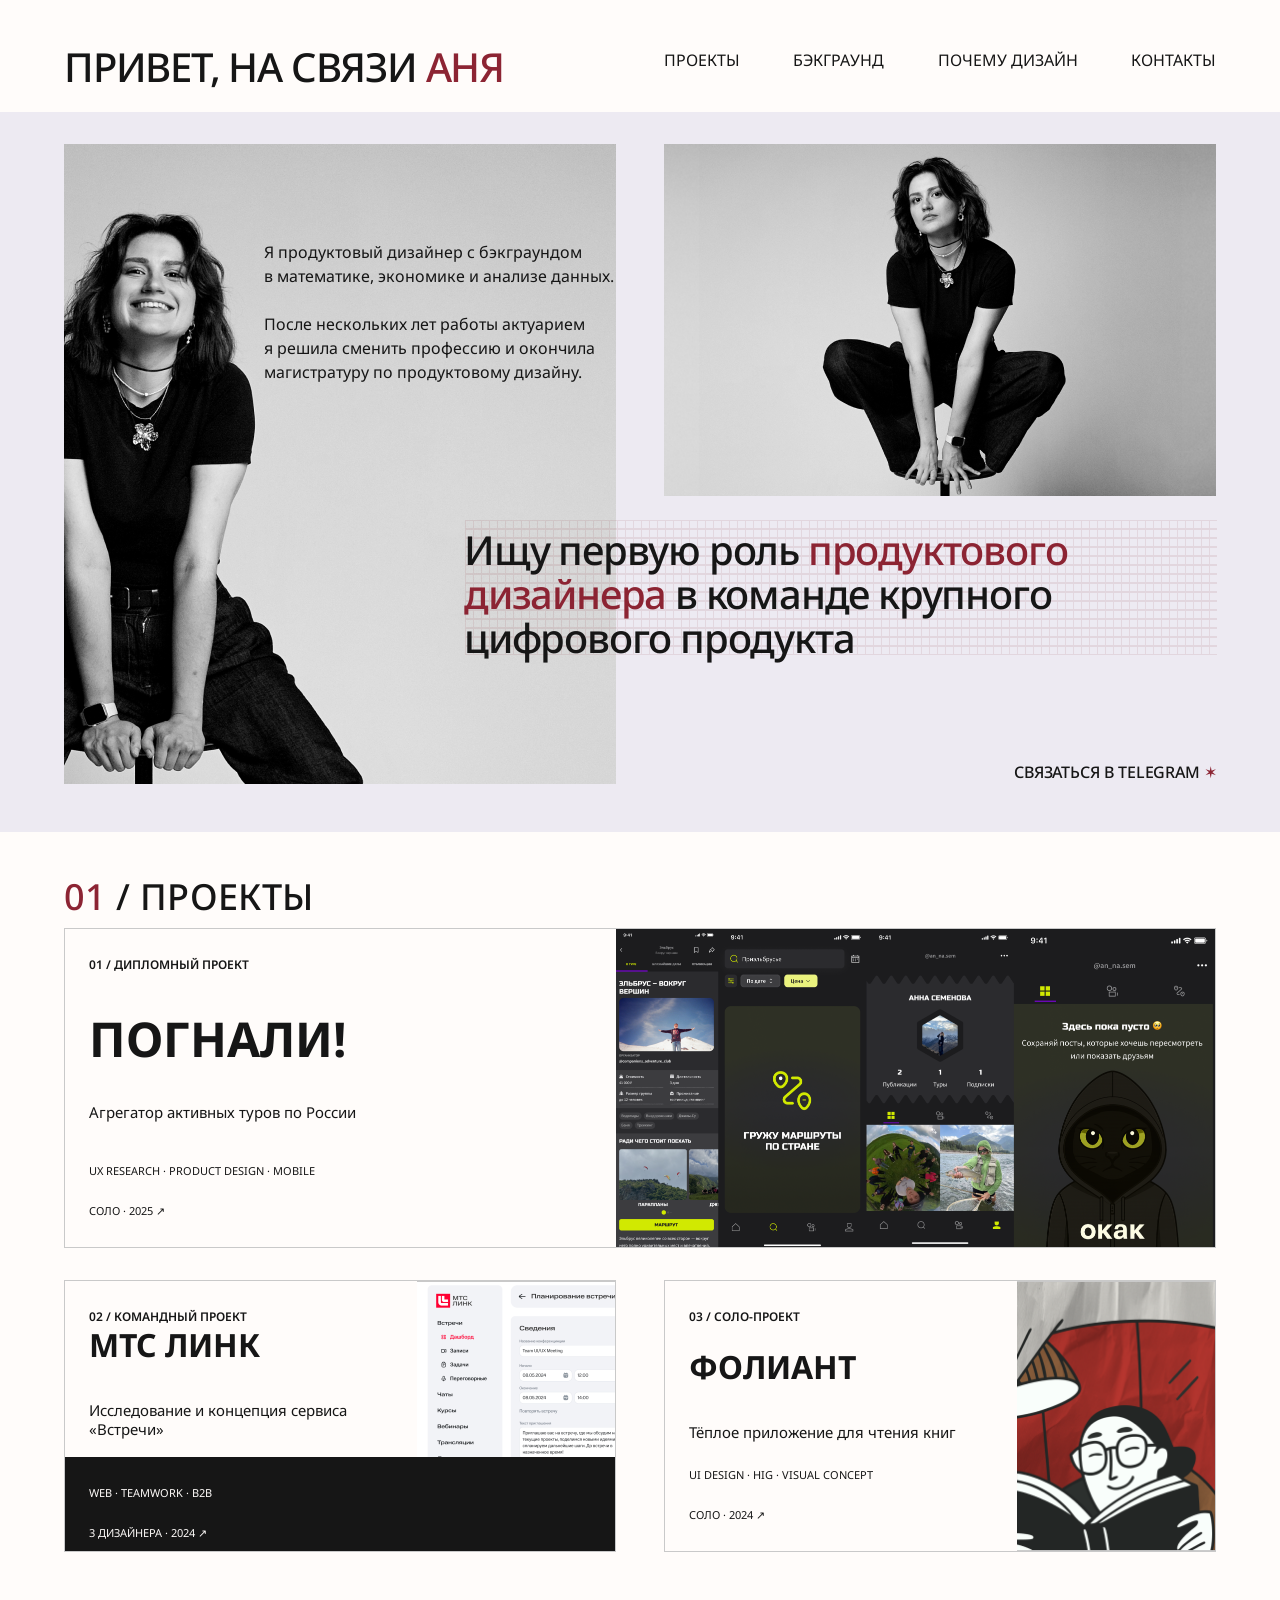
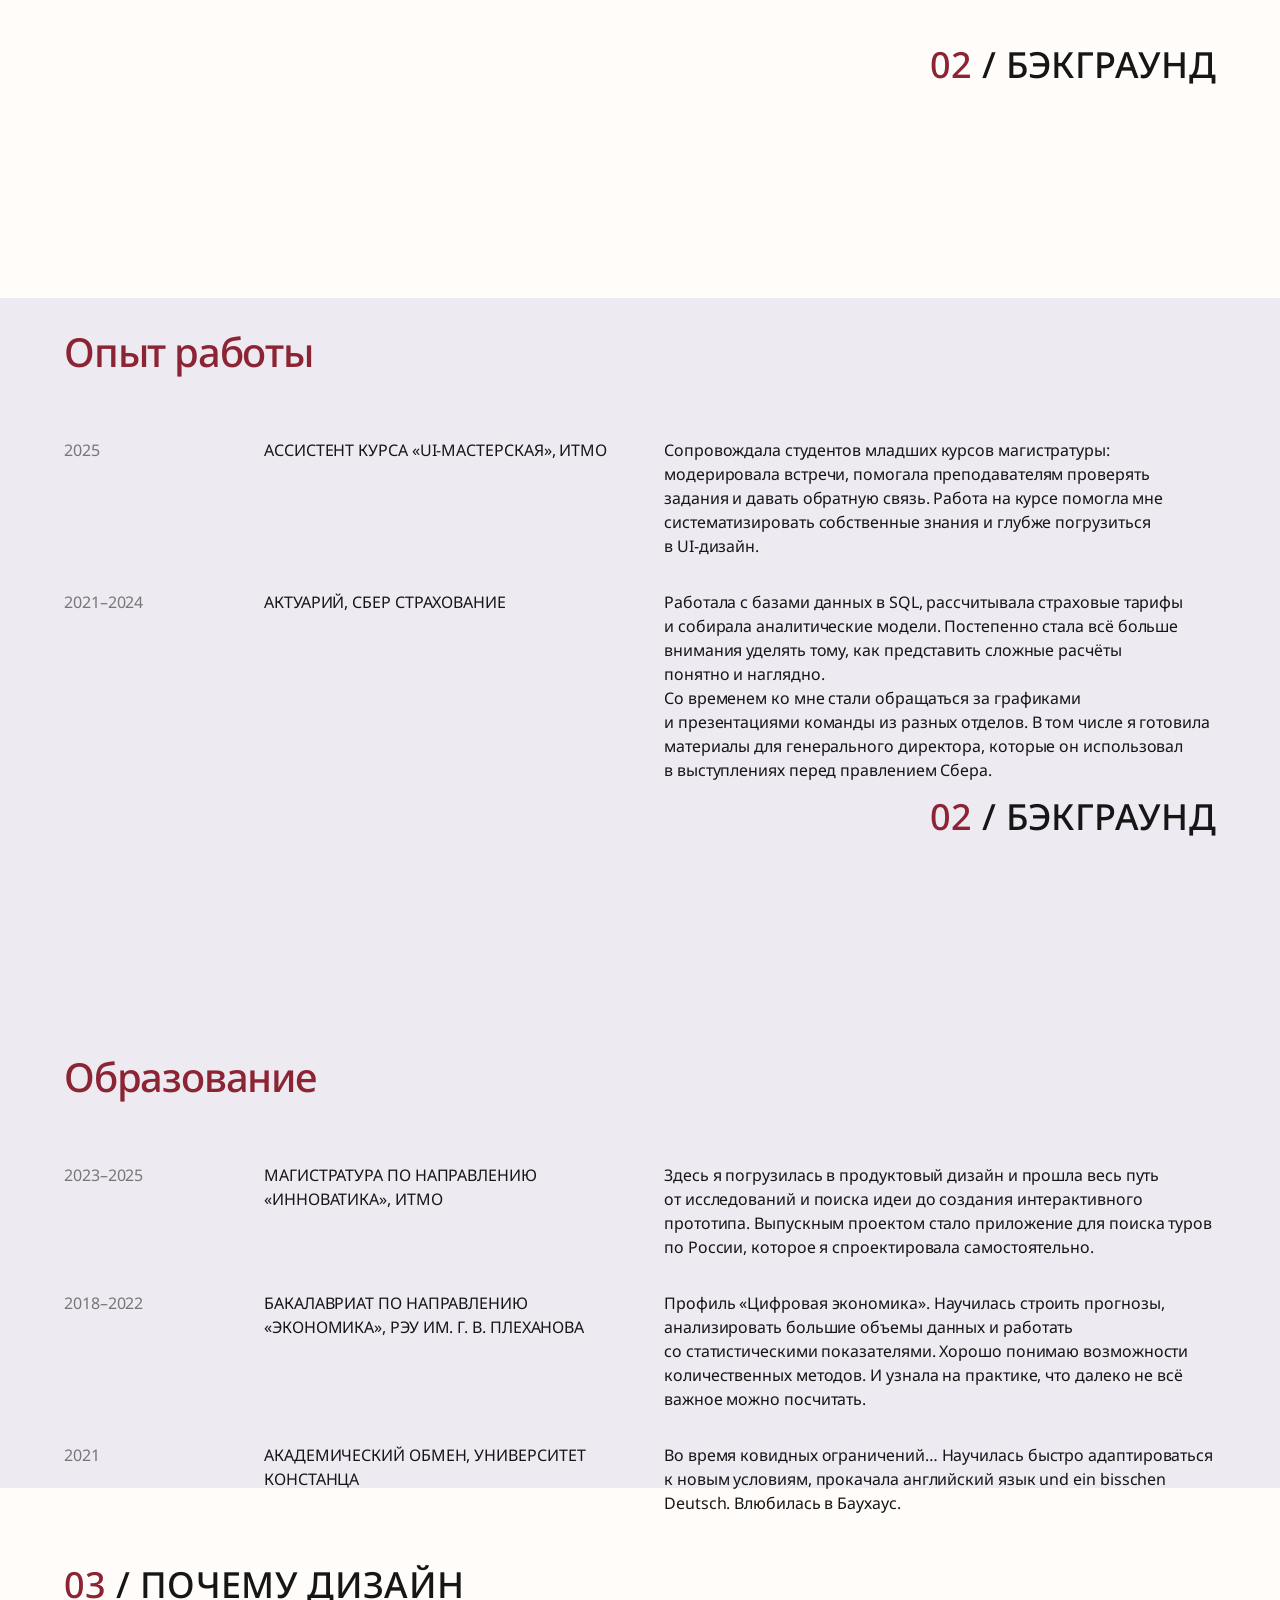
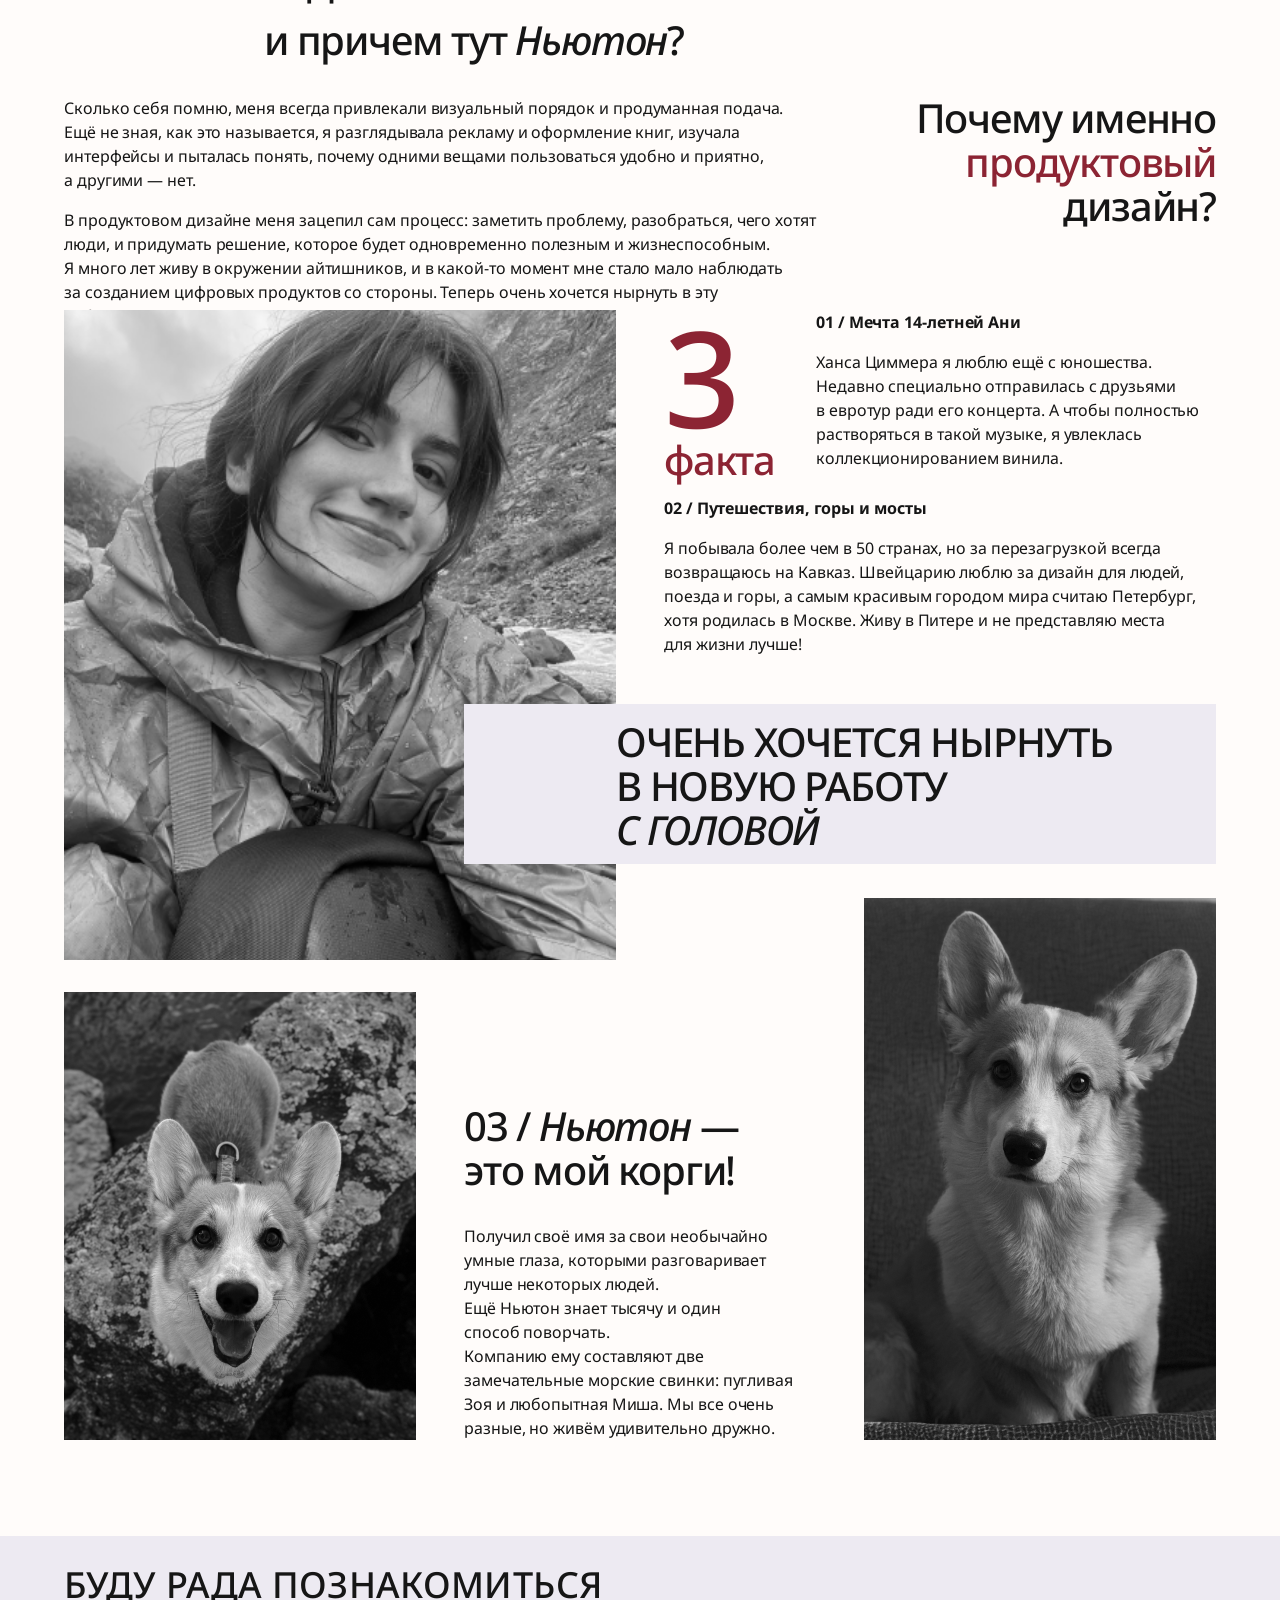
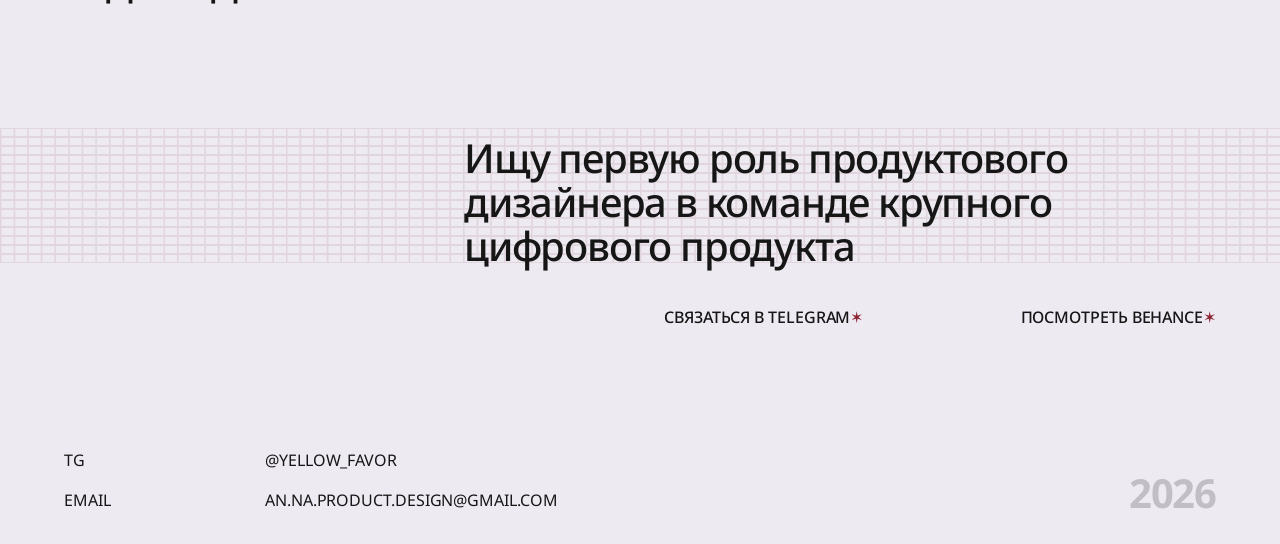
==== commit 661f2d5b: "fix: restore typography and transparent contact grid" ====
--- a/index.html
+++ b/index.html
@@ -40,9 +40,9 @@
         <section id="hero" class="content-section hero-section">
             <div class="hero-poster">
                 <div class="hero-poster-text">
-                    <p>Я продуктовый дизайнер с бэкграундом<br />в математике, экономике и анализе данных.</p>
-                    <p>После нескольких лет работы актуарием<br />я решила сменить профессию
-                        и окончила<br />магистратуру по продуктовому дизайну</p>
+                    <p>Я продуктовый дизайнер с бэкграундом<br /> в математике, экономике и анализе данных.</p>
+                    <p>После нескольких лет работы актуарием<br /> я решила сменить профессию
+                        и окончила<br /> магистратуру по продуктовому дизайну.</p>
                 </div>
             </div>
             <div class="hero-photo"></div>
@@ -136,7 +136,7 @@
                             <p class="body-regular">Сопровождала студентов младших курсов магистратуры: модерировала
                                 встречи,
                                 помогала преподавателям проверять задания и давать обратную связь. Работа на курсе
-                                помогла мне систематизировать собственные знания и глубже погрузиться в UI-дизайн.</p>
+                                помогла мне систематизировать собственные знания и глубже погрузиться в UI-дизайн.</p>
                         </div>
                     </div>
                     <div class="expirience-row">
@@ -152,12 +152,12 @@
                             <div class="body-regular">
                                 <p>Работала с базами данных в SQL, рассчитывала страховые тарифы и собирала
                                     аналитические
-                                    модели. Постепенно стала всё больше внимания уделять тому, как представить сложные
+                                    модели. Постепенно стала всё больше внимания уделять тому, как представить сложные
                                     расчёты понятно и наглядно.</p>
                                 <p>Со временем ко мне стали обращаться за графиками и презентациями команды из разных
                                     отделов. В том
-                                    числе я готовила материалы для генерального директора, которые он использовал
-                                    в выступлениях перед правлением Сбера.</p>
+                                    числе я готовила материалы для генерального директора, которые он использовал
+                                    в выступлениях перед правлением Сбера.</p>
                             </div>
                         </div>
                     </div>
@@ -182,11 +182,11 @@
                             </div>
                         </div>
                         <div class="column-description">
-                            <p class="body-regular">Здесь я погрузилась в продуктовый дизайн и прошла весь путь
+                            <p class="body-regular">Здесь я погрузилась в продуктовый дизайн и прошла весь путь
                                 от исследований и поиска идеи
-                                до создания интерактивного прототипа. Выпускным проектом стало приложение для поиска
+                                до создания интерактивного прототипа. Выпускным проектом стало приложение для поиска
                                 туров
-                                по России, которое я спроектировала самостоятельно.</p>
+                                по России, которое я спроектировала самостоятельно.</p>
                         </div>
                     </div>
                     <div class="expirience-row">
@@ -203,7 +203,7 @@
                             <p class="body-regular">Профиль «Цифровая экономика». Научилась строить прогнозы,
                                 анализировать большие объемы
                                 данных и работать со статистическими показателями. Хорошо понимаю возможности
-                                количественных методов. И узнала на практике, что далеко не всё важное можно посчитать.
+                                количественных методов. И узнала на практике, что далеко не всё важное можно посчитать.
                             </p>
                         </div>
                     </div>
@@ -217,9 +217,9 @@
                             </div>
                         </div>
                         <div class="column-description">
-                            <p class="body-regular">Во время ковидных ограничений... Научилась быстро адаптироваться
+                            <p class="body-regular">Во время ковидных ограничений… Научилась быстро адаптироваться
                                 к новым условиям,
-                                прокачала английский язык und ein bisschen Deutsch. Влюбилась в Баухаус.</p>
+                                прокачала английский язык und ein bisschen Deutsch. Влюбилась в Баухаус.</p>
                         </div>
                     </div>
                 </div>
@@ -234,7 +234,7 @@
 
             <div class="about-intro">
                 <div class="about-intro-copy body-regular">
-                    <p>Сколько себя помню, меня всегда привлекали визуальный порядок и продуманная подача. Ещё не зная,
+                    <p>Сколько себя помню, меня всегда привлекали визуальный порядок и продуманная подача. Ещё не зная,
                         как это называется, я разглядывала рекламу и оформление книг, изучала интерфейсы и пыталась
                         понять, почему одними вещами пользоваться удобно и приятно, а другими — нет.</p>
                     <p>В продуктовом дизайне меня зацепил сам процесс: заметить проблему, разобраться, чего хотят люди,
@@ -261,14 +261,14 @@
                         <div class="facts-count"><strong>3</strong><span>факта</span></div>
                         <div class="fact body-regular">
                             <p class="fact-title"><span class="desktop-prefix">01 / </span>Мечта 14-летней Ани</p>
-                            <p>Ханса Циммера я люблю ещё с юношества. Недавно специально отправилась с друзьями
+                            <p>Ханса Циммера я люблю ещё с юношества. Недавно специально отправилась с друзьями
                                 в евротур ради его концерта. А чтобы полностью растворяться в такой музыке, я увлеклась
                                 коллекционированием винила.</p>
                         </div>
                     </div>
                     <div class="fact body-regular">
                         <p class="fact-title"><span class="desktop-prefix">02 / </span>Путешествия, горы и мосты</p>
-                        <p>Я побывала более чем в 50 странах, но за перезагрузкой всегда возвращаюсь на Кавказ.
+                        <p>Я побывала более чем в 50 странах, но за перезагрузкой всегда возвращаюсь на Кавказ.
                             Швейцарию люблю за дизайн для людей, поезда и горы, а самым красивым городом мира считаю
                             Петербург, хотя родилась в Москве. Живу в Питере и не представляю места для жизни лучше!</p>
                     </div>
@@ -338,4 +338,4 @@
     <script src="site-header.js" defer></script>
 </body>
 
-</html>+</html>
--- a/styles/root.css
+++ b/styles/root.css
@@ -5,6 +5,7 @@
     --secondary-color: #EDEAF2;
     --tertiary-color: #161616;
     --surface-color: #FFFCFA;
+    --white-color: #FFFFFF;
 
     /* borders tokens */
     --border-size: 1px;
@@ -15,10 +16,17 @@
     --base-line-height: 24px;
     --base-font-family: 'Noto Sans', -apple-system, BlinkMacSystemFont, 'Segoe UI', Roboto, sans-serif;
 
+    /* Mobile layout tokens */
+    --mobile-content-width: 350px;
+    --mobile-gutter: 20px;
+    --mobile-section-padding: 32px;
+    --mobile-layout-gap: 24px;
+    --mobile-card-gap: 12px;
+
     /* shared-components tokens */
     --site-header-height: clamp(88px, 8.75vw, 112px);
 
     /* Reset tokens */
     --base-padding: 0;
     --base-margin: 0;
-}+}
--- a/styles/styles.css
+++ b/styles/styles.css
@@ -537,7 +537,7 @@
     display: flex;
     flex-direction: column;
     padding-inline: var(--fixed-layout-inline);
-    background-color: #fffcfa;
+    background-color: var(--surface-color);
 }
 
 .expirience {
@@ -604,7 +604,7 @@
 .about-section {
     height: auto;
     padding-inline: var(--fixed-layout-inline);
-    background-color: #fffcfa;
+    background-color: var(--surface-color);
 }
 
 .about-first {
@@ -828,7 +828,7 @@
     height: 608px;
     min-height: 608px;
     scroll-margin-top: var(--header-height);
-    background-color: #fffcfa;
+    background-color: var(--surface-color);
 }
 
 .contacts-panel {
@@ -867,7 +867,7 @@
     left: -64px;
     width: 1280px;
     height: 135px;
-    background: url("../images/contacts-grid.png") center / 100% 100% no-repeat;
+    background: url("../images/hero-grid.svg") center / 100% 100% no-repeat;
 }
 
 .contacts-goal-text {
--- a/styles/site-header.css
+++ b/styles/site-header.css
@@ -95,14 +95,49 @@
 @media (max-width: 767px) {
     .site-header {
         height: 72px;
-        padding: 22px 20px 12px;
+        padding: 16px var(--mobile-gutter);
+        align-items: center;
     }
 
     .site-header h1 {
-        width: auto;
-        font-size: 22px;
-        line-height: 24px;
-        letter-spacing: -0.66px;
+        width: 73px;
+        height: 32px;
+        font-size: 0;
+        line-height: normal;
+        letter-spacing: 0;
+    }
+
+    .site-header .home-link {
+        display: flex;
+        height: 32px;
+        align-items: center;
+        gap: 10px;
+    }
+
+    .site-header .home-link::before {
+        content: "А";
+        display: flex;
+        width: 32px;
+        height: 32px;
+        align-items: center;
+        justify-content: center;
+        flex: 0 0 32px;
+        border-radius: 50%;
+        color: var(--surface-color);
+        background: var(--primary-color);
+        font-size: 16px;
+        font-weight: 700;
+    }
+
+    .site-header .home-link::after {
+        content: "Аня";
+        color: var(--tertiary-color);
+        font-size: 16px;
+        font-weight: 700;
+    }
+
+    .site-header .home-link span {
+        display: none;
     }
 
     .site-header nav,
@@ -112,14 +147,15 @@
 
     .site-header .menu-toggle {
         display: block;
-        min-height: 32px;
+        width: 40px;
+        height: 40px;
+        min-height: 40px;
         padding: 0;
-        border: 0;
-        color: var(--tertiary-color);
-        background: transparent;
-        font: inherit;
-        font-size: 14px;
-        line-height: 20px;
+        border: 1px solid var(--secondary-color);
+        border-radius: 50%;
+        color: transparent;
+        background: var(--white-color) url("../images/ui/menu.svg") center / 20px 20px no-repeat;
+        font-size: 0;
     }
 
     .site-header nav ul {
@@ -143,4 +179,4 @@
         padding: 10px 0;
         font-size: 16px;
     }
-}+}
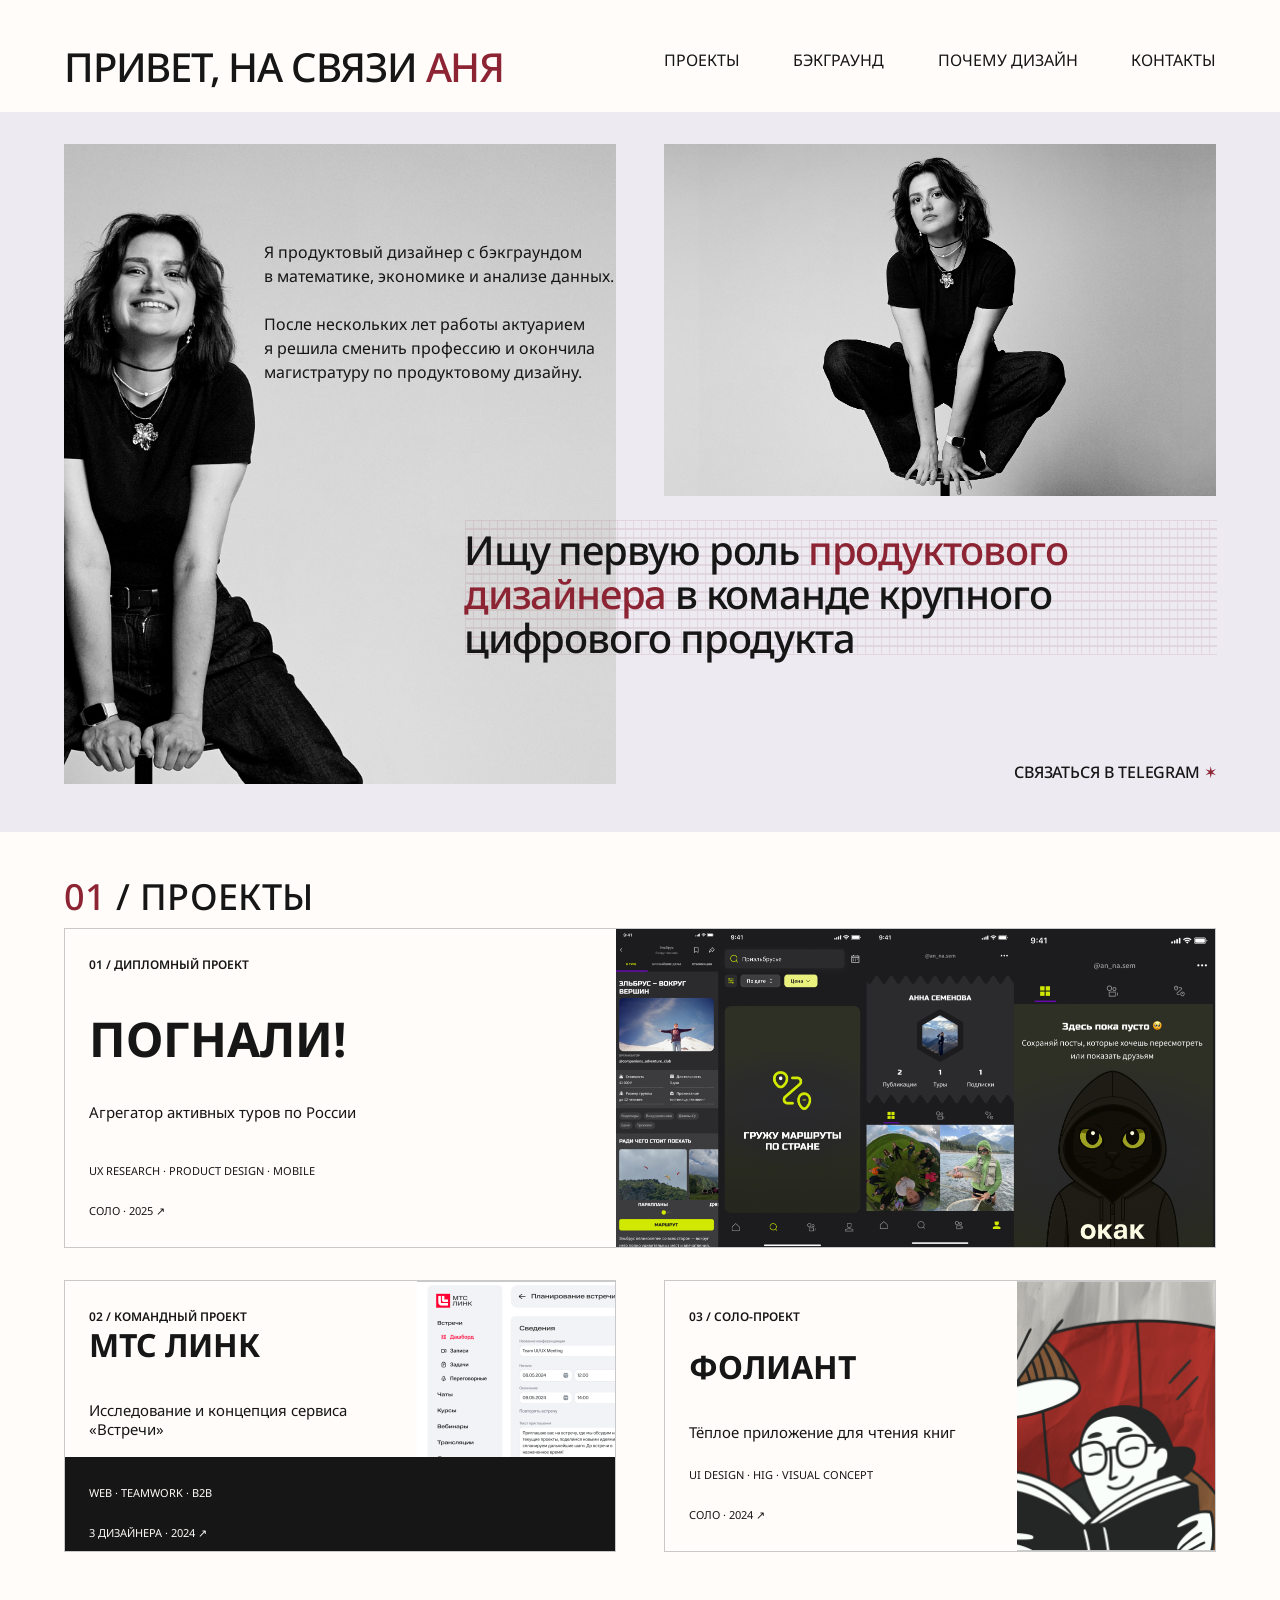
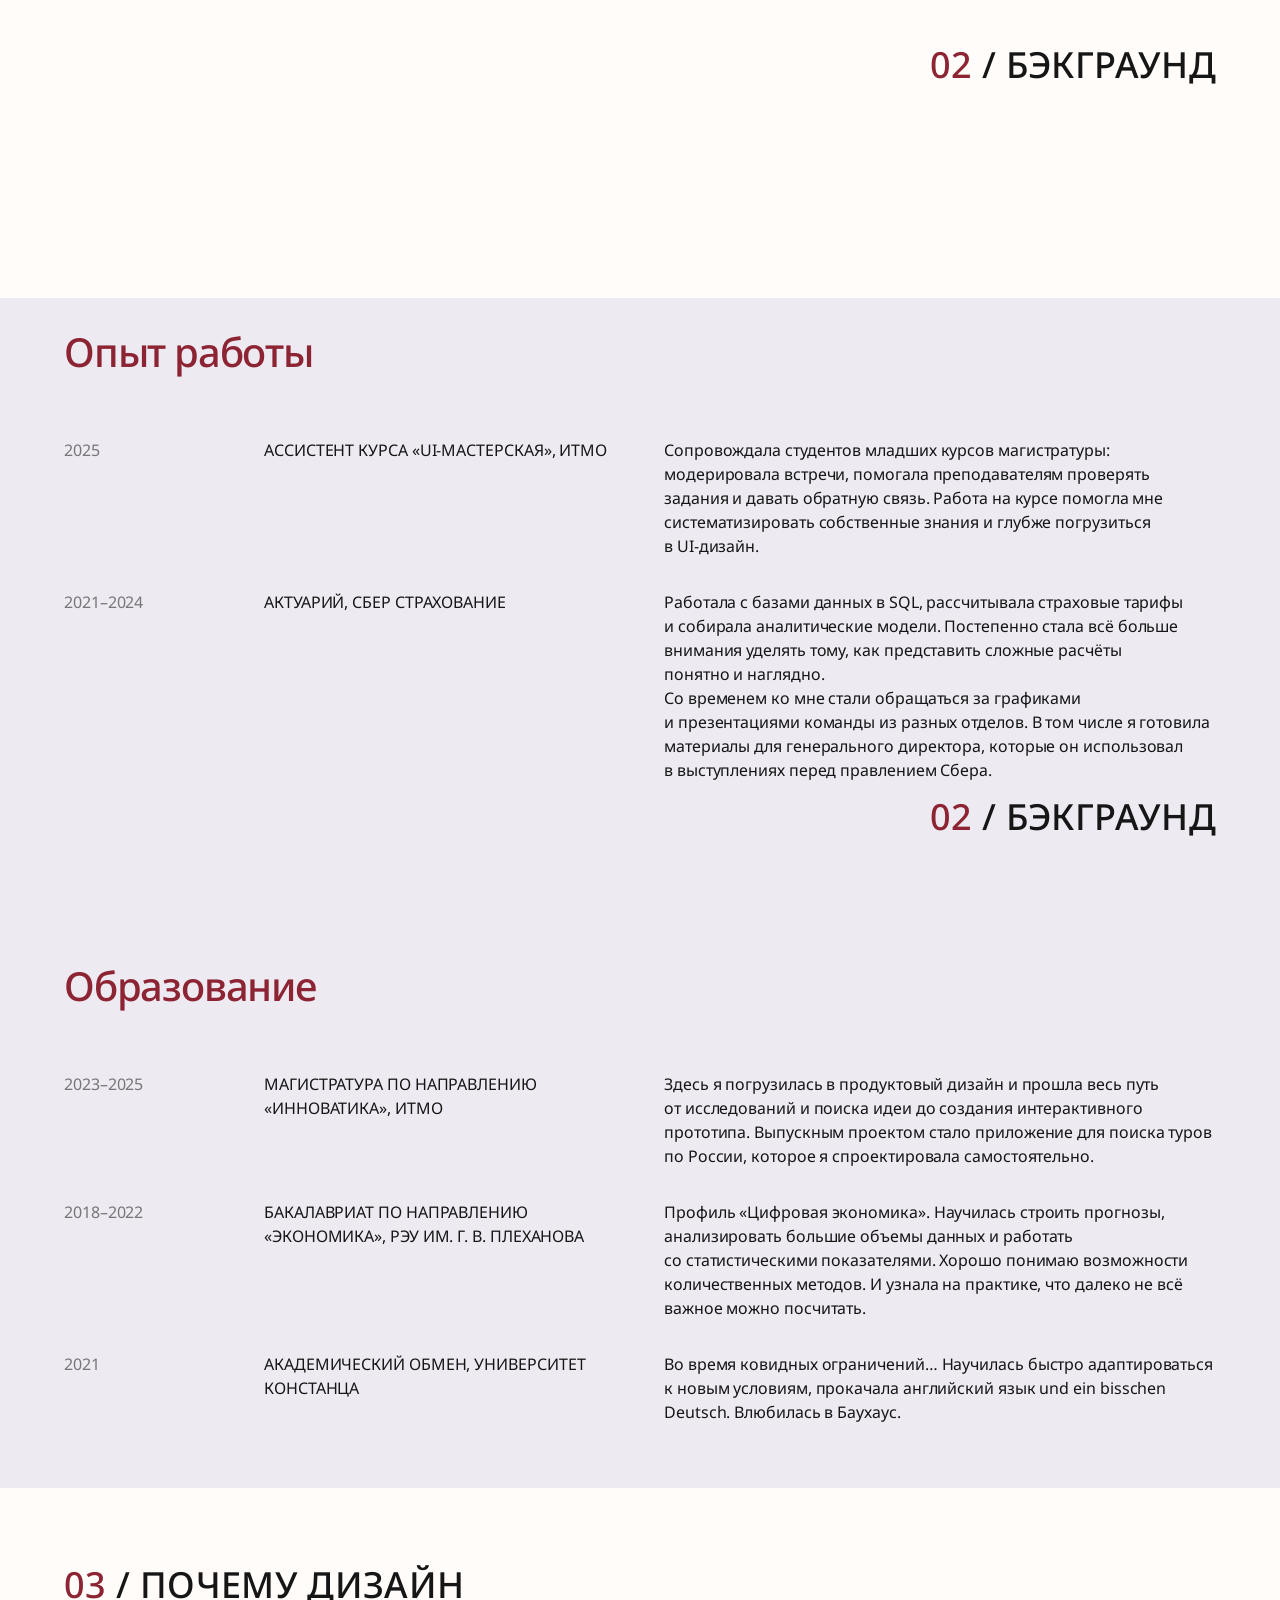
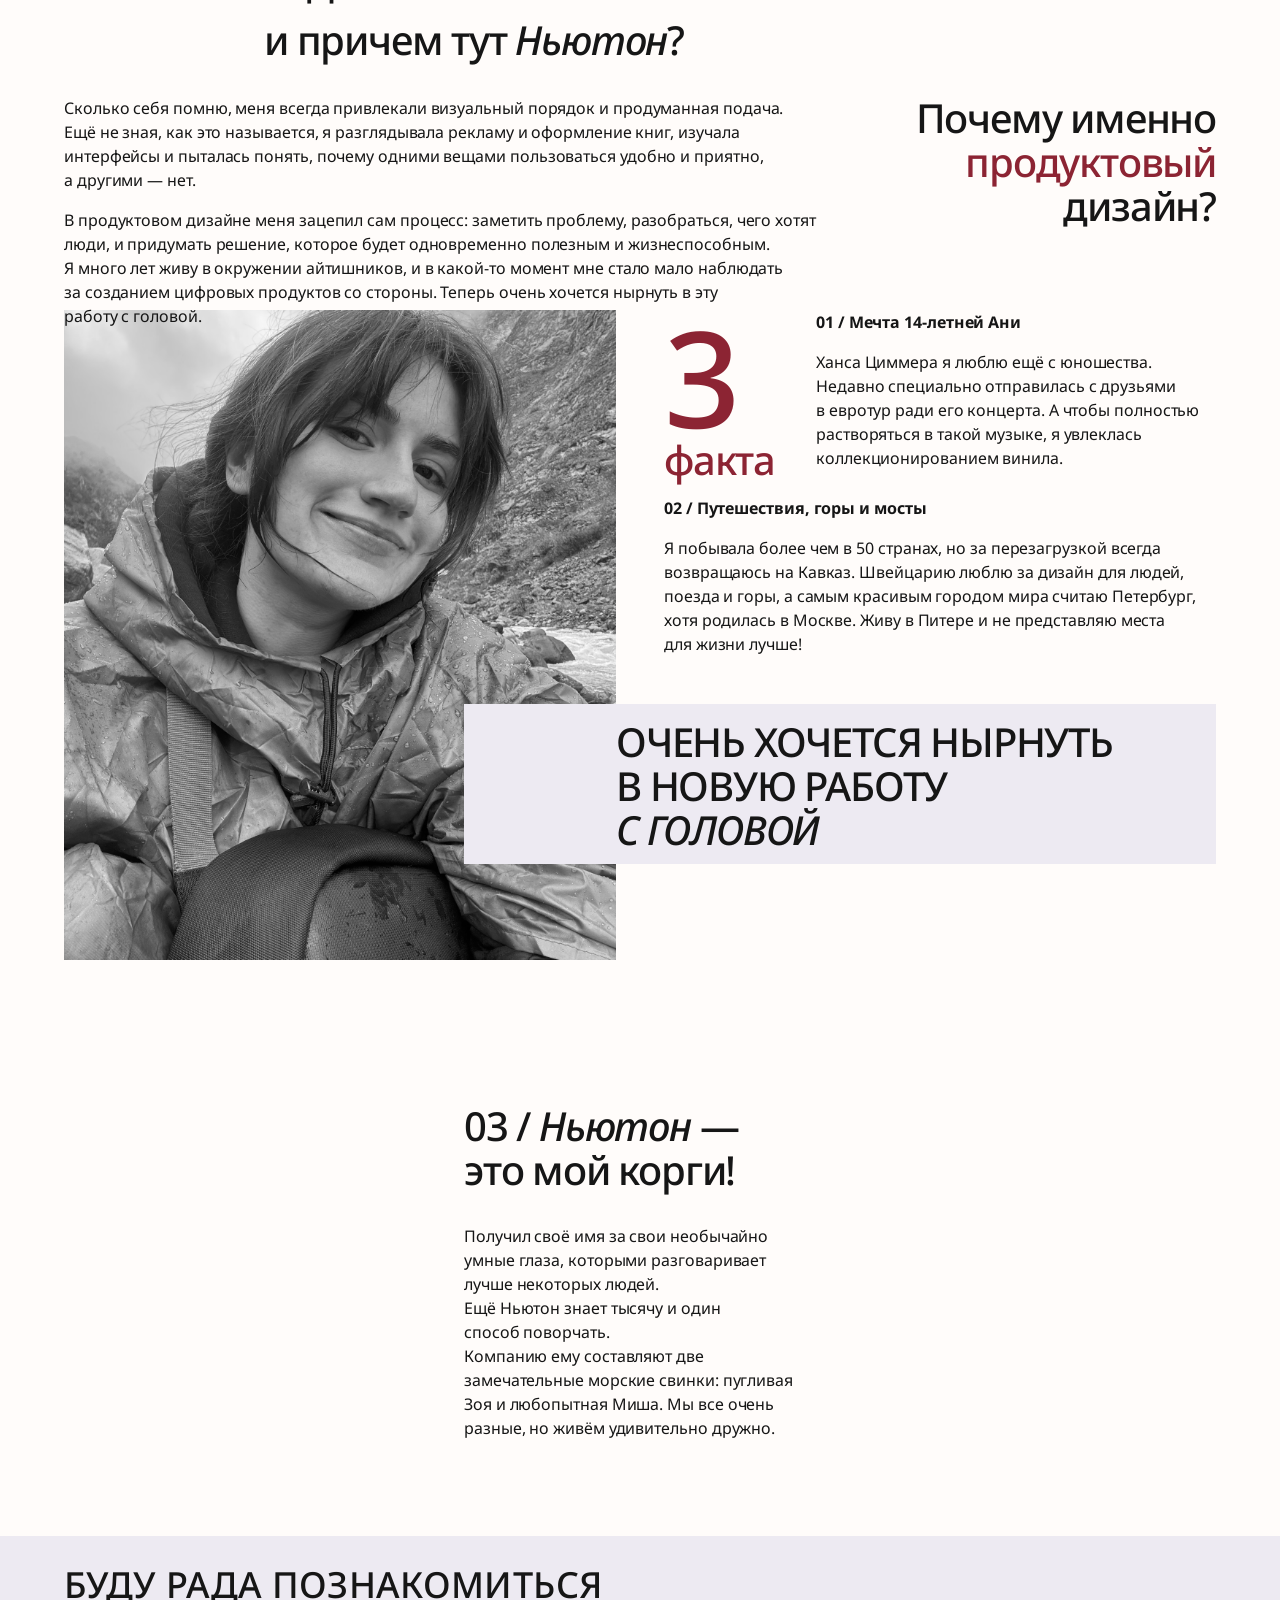
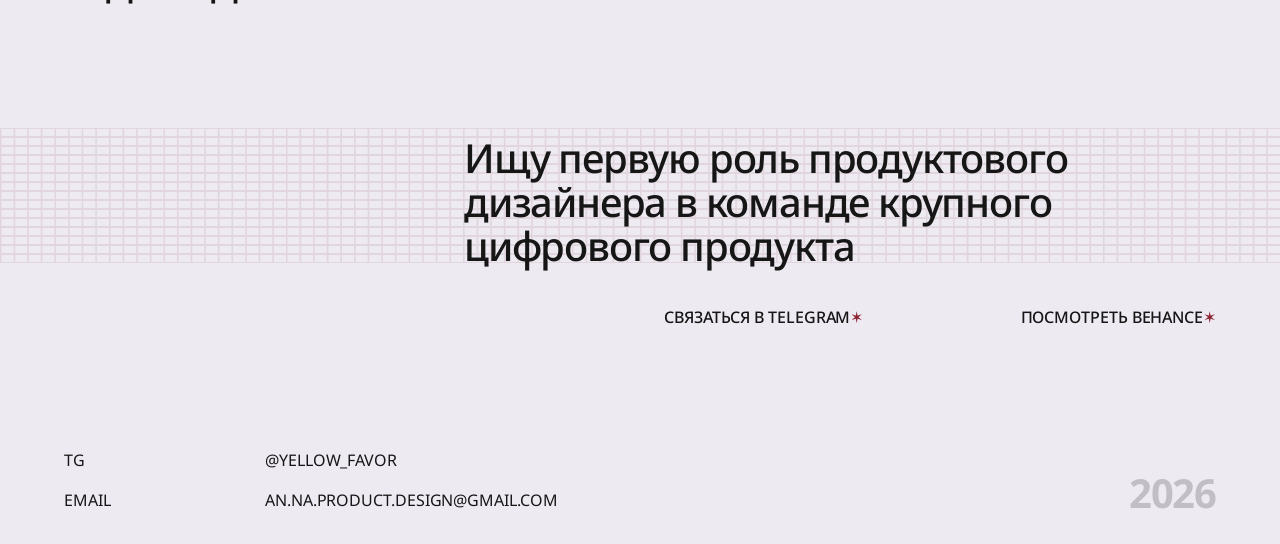
==== commit fcc4e907: "fix: main page photo quality bust and small padding changes" ====
--- a/index.html
+++ b/index.html
@@ -4,7 +4,7 @@
 <head>
     <!-- Metadata (invisible to users) goes here -->
     <meta charset="UTF-8">
-    <meta name="viewport" content="width=device-width, initial-scale=1.0">
+    <meta name="viewport" content="width=device-width, initial-scale=1.0, viewport-fit=cover">
     <title>Портфолио Анна Семенова</title>
 
     <link rel="preconnect" href="https://fonts.googleapis.com">
@@ -12,8 +12,8 @@
     <link href="https://fonts.googleapis.com/css2?family=Noto+Sans:ital,wght@0,100..900;1,100..900&display=swap" rel="stylesheet">
     
     <link rel="stylesheet" href="./styles/root.css">
-    <link rel="stylesheet" href="./styles/styles.css?v=18" />
-    <link rel="stylesheet" href="./styles/site-header.css?v=1" />
+    <link rel="stylesheet" href="./styles/styles.css?v=22" />
+    <link rel="stylesheet" href="./styles/site-header.css?v=3" />
 </head>
 
 <body>
@@ -39,13 +39,18 @@
 
         <section id="hero" class="content-section hero-section">
             <div class="hero-poster">
+                <div class="hero-poster-media" aria-hidden="true">
+                    <img src="images/hero-primary-original.jpg" alt="">
+                </div>
                 <div class="hero-poster-text">
                     <p>Я продуктовый дизайнер с бэкграундом<br /> в математике, экономике и анализе данных.</p>
                     <p>После нескольких лет работы актуарием<br /> я решила сменить профессию
                         и окончила<br /> магистратуру по продуктовому дизайну.</p>
                 </div>
             </div>
-            <div class="hero-photo"></div>
+            <div class="hero-photo" role="img" aria-label="Портрет Ани">
+                <img src="images/hero-secondary-original.png" alt="">
+            </div>
             <div class="describe-section">
                 <div class="describe-text-section">
                     <p class="describe-text describe-text-desktop">Ищу первую роль <span
@@ -226,6 +231,11 @@
             </div>
         </section>
 
+        <div class="about-chapter">
+        <div class="about-mountain-continuous" aria-hidden="true">
+            <img src="images/about-mountain-original.jpg" alt="">
+        </div>
+
         <section id="reasons" class="content-section about-section about-first">
             <div class="about-heading">
                 <h2><span class="text-accent">03</span> / ПОЧЕМУ ДИЗАЙН</h2>
@@ -284,7 +294,10 @@
                 <p><em>С ГОЛОВОЙ</em></p>
             </div>
             <div class="newton-story">
-                <img src="images/newton-overhead.png" alt="Ньютон среди камней" class="newton-photo newton-overhead">
+                <picture class="newton-photo newton-overhead">
+                    <source media="(max-width: 767px)" srcset="images/newton-overhead-mobile@4x.png">
+                    <img src="images/newton-overhead@4x.png" alt="Ньютон среди камней">
+                </picture>
                 <div class="newton-copy">
                     <p class="newton-title"><span class="desktop-prefix">03 / </span><em>Ньютон</em> — это мой корги!
                     </p>
@@ -296,10 +309,13 @@
                             Мы все очень разные, но живём удивительно дружно.</p>
                     </div>
                 </div>
-                <img src="images/newton-portrait.png" alt="Портрет корги Ньютона"
-                    class="newton-photo newton-portrait">
-            </div>
-        </section>
+                <picture class="newton-photo newton-portrait">
+                    <source media="(max-width: 767px)" srcset="images/newton-portrait-mobile@4x.png">
+                    <img src="images/newton-portrait@4x.png" alt="Портрет корги Ньютона">
+                </picture>
+            </div>
+        </section>
+        </div>
 
         <section id="contacts" class="contacts-section">
             <div class="contacts-panel">
--- a/styles/root.css
+++ b/styles/root.css
@@ -11,10 +11,88 @@
     --border-size: 1px;
     --border-color: #C9C9C9;
 
-    /* Typography tokens */
+    /*--- Typography tokens ---*/
     --base-font-size: 16px;
     --base-line-height: 24px;
     --base-font-family: 'Noto Sans', -apple-system, BlinkMacSystemFont, 'Segoe UI', Roboto, sans-serif;
+
+    /* font weights */
+    --regular-weight: 400;
+    --medium-weight: 500;
+    --semibold-weight: 600;
+    --bold-weight: 700;
+
+    /* H! */
+    --h1-font-size: 7rem;
+    --h1-line-height: 7.5rem;
+    --h1-letter-spacing: -1.5%;
+    --h1-weight: var(--semibold-weight);
+    --h1-color: var(--tertiary-color);
+
+    /* H2 */
+    --h2-font-size: 3.5rem;
+    --h2-line-height: 4rem;
+    --h2-letter-spacing: -0.5%;
+    --h2-weight: var(--medium-weight);
+    --h2-color: var(--tertiary-color);
+
+    /* H3 */
+    --h3-font-size: 2.5rem;
+    --h3-line-height: 3rem;
+    --h3-letter-spacing: -0.5%;
+    --h3-weight: var(--medium-weight);
+    --h3-color: var(--tertiary-color);
+
+    /* H4 */
+    --h4-font-size: 2rem;
+    --h4-line-height: 2.5rem;
+    --h4-letter-spacing: 0%;
+    --h4-weight: var(--medium-weight);
+    --h4-color: var(--tertiary-color);
+
+    /* H5 */
+    --h5-font-size: 1.5rem;
+    --h5-line-height: 2rem;
+    --h5-letter-spacing: 0%;
+    --h5-weight: var(--medium-weight);
+    --h5-color: var(--tertiary-color);
+
+    /* Body-default */
+    --body-default-font-size: 1rem;
+    --body-default-line-height: 1.5rem;
+    --body-default-letter-spacing: 0%;
+    --body-default-weight: var(--regular-weight);
+    --body-default-color: var(--tertiary-color);
+
+    /* Body-emphasis */
+    --body-emphasis-font-size: 1rem;
+    --body-emphasis-line-height: 1.5rem;
+    --body-emphasis-letter-spacing: 0%;
+    --body-emphasis-weight: var(--medium-weight);
+    --body-emphasis-color: var(--tertiary-color);
+
+    /* Body-strong */
+    --body-strong-font-size: 1rem;
+    --body-strong-line-height: 1.5rem;
+    --body-strong-letter-spacing: 0%;
+    --body-strong-weight: var(--bold-weight);
+    --body-strong-color: var(--tertiary-color);
+
+    /* label-default */
+    --label-default-font-size: 0.875rem;
+    --label-default-line-height: 1.25rem;
+    --label-default-letter-spacing: 0.2%;
+    --label-default-weight: var(--medium-weight);
+    --label-default-color: var(--tertiary-color);
+
+    /* label-small */
+    --label-small-font-size: 0.75rem;
+    --label-small-line-height: 1rem;
+    --label-small-letter-spacing: 0.3%;
+    --label-small-weight: var(--medium-weight);
+    --label-small-color: var(--tertiary-color);
+
+    /* --- end section --- */
 
     /* Mobile layout tokens */
     --mobile-content-width: 350px;
@@ -28,5 +106,126 @@
 
     /* Reset tokens */
     --base-padding: 0;
-    --base-margin: 0;
-}
+    --base-margin: 0;    
+}
+
+/* h1 {
+    font-size: var(--h1-font-size);
+    line-height: var(--h1-line-height);
+    letter-spacing: var(--h1-letter-spacing);
+    font-weight: var(--h1-weight);
+    color: var(--h1-color);
+}
+
+.h1 {
+    font-size: var(--h1-font-size);
+    line-height: var(--h1-line-height);
+    letter-spacing: var(--h1-letter-spacing);
+    font-weight: var(--h1-weight);
+    color: var(--h1-color);
+}
+
+h2 {
+    font-size: var(--h2-font-size);
+    line-height: var(--h2-line-height);
+    letter-spacing: var(--h2-letter-spacing);
+    font-weight: var(--h2-weight);
+    color: var(--h2-color);
+}
+
+.h2 {
+    font-size: var(--h2-font-size);
+    line-height: var(--h2-line-height);
+    letter-spacing: var(--h2-letter-spacing);
+    font-weight: var(--h2-weight);
+    color: var(--h2-color);
+}
+
+h3 {
+    font-size: var(--h3-font-size);
+    line-height: var(--h3-line-height);
+    letter-spacing: var(--h3-letter-spacing);
+    font-weight: var(--h3-weight);
+    color: var(--h3-color);
+}
+
+.h3 {
+    font-size: var(--h3-font-size);
+    line-height: var(--h3-line-height);
+    letter-spacing: var(--h3-letter-spacing);
+    font-weight: var(--h3-weight);
+    color: var(--h3-color);
+}
+
+h4 {
+    font-size: var(--h4-font-size);
+    line-height: var(--h4-line-height);
+    letter-spacing: var(--h4-letter-spacing);
+    font-weight: var(--h4-weight);
+    color: var(--h4-color);
+}
+
+.h4 {
+    font-size: var(--h4-font-size);
+    line-height: var(--h4-line-height);
+    letter-spacing: var(--h4-letter-spacing);
+    font-weight: var(--h4-weight);
+    color: var(--h4-color);
+}
+
+h5 {
+    font-size: var(--h5-font-size);
+    line-height: var(--h5-line-height);
+    letter-spacing: var(--h5-letter-spacing);
+    font-weight: var(--h5-weight);
+    color: var(--h5-color);
+}
+
+.h5 {
+    font-size: var(--h5-font-size);
+    line-height: var(--h5-line-height);
+    letter-spacing: var(--h5-letter-spacing);
+    font-weight: var(--h5-weight);
+    color: var(--h5-color);
+} 
+
+.body-default {
+    font-size: var(--body-default-font-size);
+    line-height: var(--body-default-line-height);
+    letter-spacing: var(--body-default-letter-spacing);
+    font-weight: var(--body-default-weight);
+    color: var(--body-default-color);
+}
+
+.body-emphasis {
+    font-size: var(--body-emphasis-font-size);
+    line-height: var(--body-emphasis-line-height);
+    letter-spacing: var(--body-emphasis-letter-spacing);
+    font-weight: var(--body-emphasis-weight);
+    color: var(--body-emphasis-color);
+}
+
+.body-strong {
+    font-size: var(--body-strong-font-size);
+    line-height: var(--body-strong-line-height);
+    letter-spacing: var(--body-strong-letter-spacing);
+    font-weight: var(--body-strong-weight);
+    color: var(--body-strong-color);
+}
+
+.label-default {
+    font-size: var(--label-default-font-size);
+    line-height: var(--label-default-line-height);
+    letter-spacing: var(--label-default-letter-spacing);
+    font-weight: var(--label-default-weight);
+    color: var(--label-default-color);
+}
+
+.label-small {
+    font-size: var(--label-small-font-size);
+    line-height: var(--label-small-line-height);
+    letter-spacing: var(--label-small-letter-spacing);
+    font-weight: var(--label-small-weight);
+    color: var(--label-small-color);
+}
+*/
--- a/styles/styles.css
+++ b/styles/styles.css
@@ -301,11 +301,30 @@
     max-height: calc(100vh - var(--header-height) - var(--section-padding-top) - var(--section-padding-bottom));
     aspect-ratio: 552 / 640;
     flex-shrink: 0;
-    background: lightgray url("../images/hero-poster.png") center / 100% 100% no-repeat;
+    overflow: hidden;
+    background: lightgray;
+}
+
+.hero-poster-media {
+    position: absolute;
+    inset: 0;
+    overflow: hidden;
+}
+
+.hero-poster-media img {
+    /* Recreate the Figma crop from the original photo instead of stretching an export. */
+    position: absolute;
+    top: -44.49%;
+    right: -15.76%;
+    width: 199.45%;
+    max-width: none;
+    height: 229.36%;
+    transform: scaleX(-1);
 }
 
 .hero-poster-text {
     position: absolute;
+    z-index: 1;
     top: 15%;
     left: 36.23%;
     right: 0;
@@ -325,10 +344,20 @@
 }
 
 .hero-photo {
+    position: relative;
     width: var(--hero-media-width);
     aspect-ratio: 552 / 352;
-
-    background: lightgray url("../images/hero-photo.png") center / 100% 100% no-repeat;
+    overflow: hidden;
+    background: lightgray;
+}
+
+.hero-photo img {
+    position: absolute;
+    top: -37.3%;
+    left: -54.59%;
+    width: 209.32%;
+    max-width: none;
+    height: 218.46%;
 }
 
 .describe-section {
@@ -601,6 +630,39 @@
 
 /*---- почему дизайн ----*/
 
+.about-chapter {
+    position: relative;
+    width: 100%;
+    background-color: var(--surface-color);
+}
+
+.about-chapter .about-section {
+    position: relative;
+    z-index: 1;
+    background-color: transparent;
+}
+
+.about-mountain-continuous {
+    position: absolute;
+    top: calc(720px - clamp(274px, 27.03vw, 346px));
+    left: var(--fixed-layout-inline);
+    width: calc((100% - 2 * var(--fixed-layout-inline) - var(--grid-gap)) / 2);
+    height: calc(clamp(274px, 27.03vw, 346px) + clamp(241px, 23.75vw, 304px));
+    overflow: hidden;
+    filter: grayscale(1);
+    z-index: 0;
+}
+
+.about-mountain-continuous img {
+    position: absolute;
+    top: calc(-1 * clamp(34px, 3.36vw, 43px));
+    left: 0;
+    display: block;
+    width: 100%;
+    max-width: none;
+    height: auto;
+}
+
 .about-section {
     height: auto;
     padding-inline: var(--fixed-layout-inline);
@@ -681,14 +743,7 @@
 }
 
 .about-mountain {
-    background-image: url("../images/about-mountain.png");
-    background-repeat: no-repeat;
-    background-size: 100% auto;
-    filter: grayscale(1);
-}
-
-.about-mountain-top {
-    background-position: center calc(-1 * clamp(34px, 3.36vw, 43px));
+    background: none;
 }
 
 .dive-plaque-mobile {
@@ -755,7 +810,6 @@
     width: calc((100% - var(--grid-gap)) / 2);
     height: clamp(241px, 23.75vw, 304px);
     flex-shrink: 0;
-    background-position: center calc(-1 * clamp(308px, 30.39vw, 389px));
 }
 
 .dive-plaque {
@@ -790,6 +844,14 @@
     display: block;
     width: 100%;
     height: auto;
+}
+
+.newton-photo img {
+    display: block;
+    width: 100%;
+    height: 100%;
+    object-fit: cover;
+    object-position: bottom;
 }
 
 .newton-overhead {
@@ -1069,7 +1131,7 @@
     }
 
     #education {
-        padding: 32px 64px 48px;
+        padding: 32px 64px 64px;
         background-color: var(--secondary-color);
     }
 
@@ -1079,9 +1141,10 @@
     }
 
     #education .expirience {
-        height: 385px;
+        height: auto;
         margin-top: auto;
         padding: 0;
+        flex-shrink: 0;
     }
 
     .expirience-table {
@@ -1207,6 +1270,14 @@
     #reasons,
     #contacts {
         margin-top: 48px;
+    }
+
+    .about-chapter {
+        margin-top: 48px;
+    }
+
+    .about-chapter #reasons {
+        margin-top: 0;
     }
 }
 
@@ -1284,7 +1355,7 @@
         width: 100%;
         height: auto;
         min-height: 0;
-        scroll-margin-top: 90px;
+        scroll-margin-top: calc(90px + env(safe-area-inset-top, 0px));
     }
 
     /* Hero */
@@ -1302,11 +1373,21 @@
         width: var(--mobile-content);
         height: auto;
         max-height: none;
-        min-height: 556px;
-        padding-top: 444px;
+        min-height: 0;
         aspect-ratio: auto;
         flex-direction: column;
-        background: url("../images/mobile-hero-primary.png") top center / 100% 420px no-repeat;
+        gap: 24px;
+        overflow: visible;
+        background: transparent;
+    }
+
+    .hero-poster-media {
+        position: relative;
+        inset: auto;
+        width: 100%;
+        aspect-ratio: 342 / 420;
+        flex: none;
+        background: lightgray;
     }
 
     .hero-poster-text {
@@ -1325,9 +1406,8 @@
 
     .hero-photo {
         width: var(--mobile-content);
-        height: 218px;
-        aspect-ratio: auto;
-        background: url("../images/mobile-hero-secondary.png") center / 100% 100% no-repeat;
+        height: auto;
+        aspect-ratio: 342 / 218;
     }
 
     .describe-section {
@@ -1468,7 +1548,7 @@
     }
 
     #education {
-        padding-bottom: 56px;
+        padding-bottom: 64px;
     }
 
     .expirience h3 {
@@ -1524,6 +1604,10 @@
     }
 
     /* Why design */
+    .about-mountain-continuous {
+        display: none;
+    }
+
     .about-first {
         display: flex;
         padding: 40px 24px 0;
@@ -1600,9 +1684,10 @@
 
     .about-mountain-top {
         width: 100%;
-        height: 420px;
-        background: url("../images/mobile-mountain.png") center / 100% 100% no-repeat;
-        filter: none;
+        height: auto;
+        aspect-ratio: 342 / 420;
+        background: url("../images/about-mountain-original.jpg") center / cover no-repeat;
+        filter: grayscale(1);
     }
 
     .dive-plaque-mobile {
@@ -1695,7 +1780,7 @@
         height: auto;
         padding: 0;
         grid-template-columns: repeat(2, minmax(0, 1fr));
-        grid-template-rows: auto 224px;
+        grid-template-rows: auto auto;
         gap: 24px 16px;
     }
 
@@ -1727,10 +1812,8 @@
 
     .newton-photo {
         width: 100%;
-        height: 224px;
-        object-fit: cover;
-        object-position: bottom;
-        aspect-ratio: auto;
+        height: auto;
+        aspect-ratio: 163 / 224;
     }
 
     .newton-overhead {
--- a/styles/site-header.css
+++ b/styles/site-header.css
@@ -94,8 +94,9 @@
 
 @media (max-width: 767px) {
     .site-header {
-        height: 72px;
-        padding: 16px var(--mobile-gutter);
+        /* Fill the iPhone safe area used by Telegram and other in-app browsers. */
+        height: calc(72px + env(safe-area-inset-top, 0px));
+        padding: calc(16px + env(safe-area-inset-top, 0px)) var(--mobile-gutter) 16px;
         align-items: center;
     }
 
@@ -160,7 +161,7 @@
 
     .site-header nav ul {
         position: absolute;
-        top: 72px;
+        top: calc(72px + env(safe-area-inset-top, 0px));
         right: 0;
         left: 0;
         display: none;
